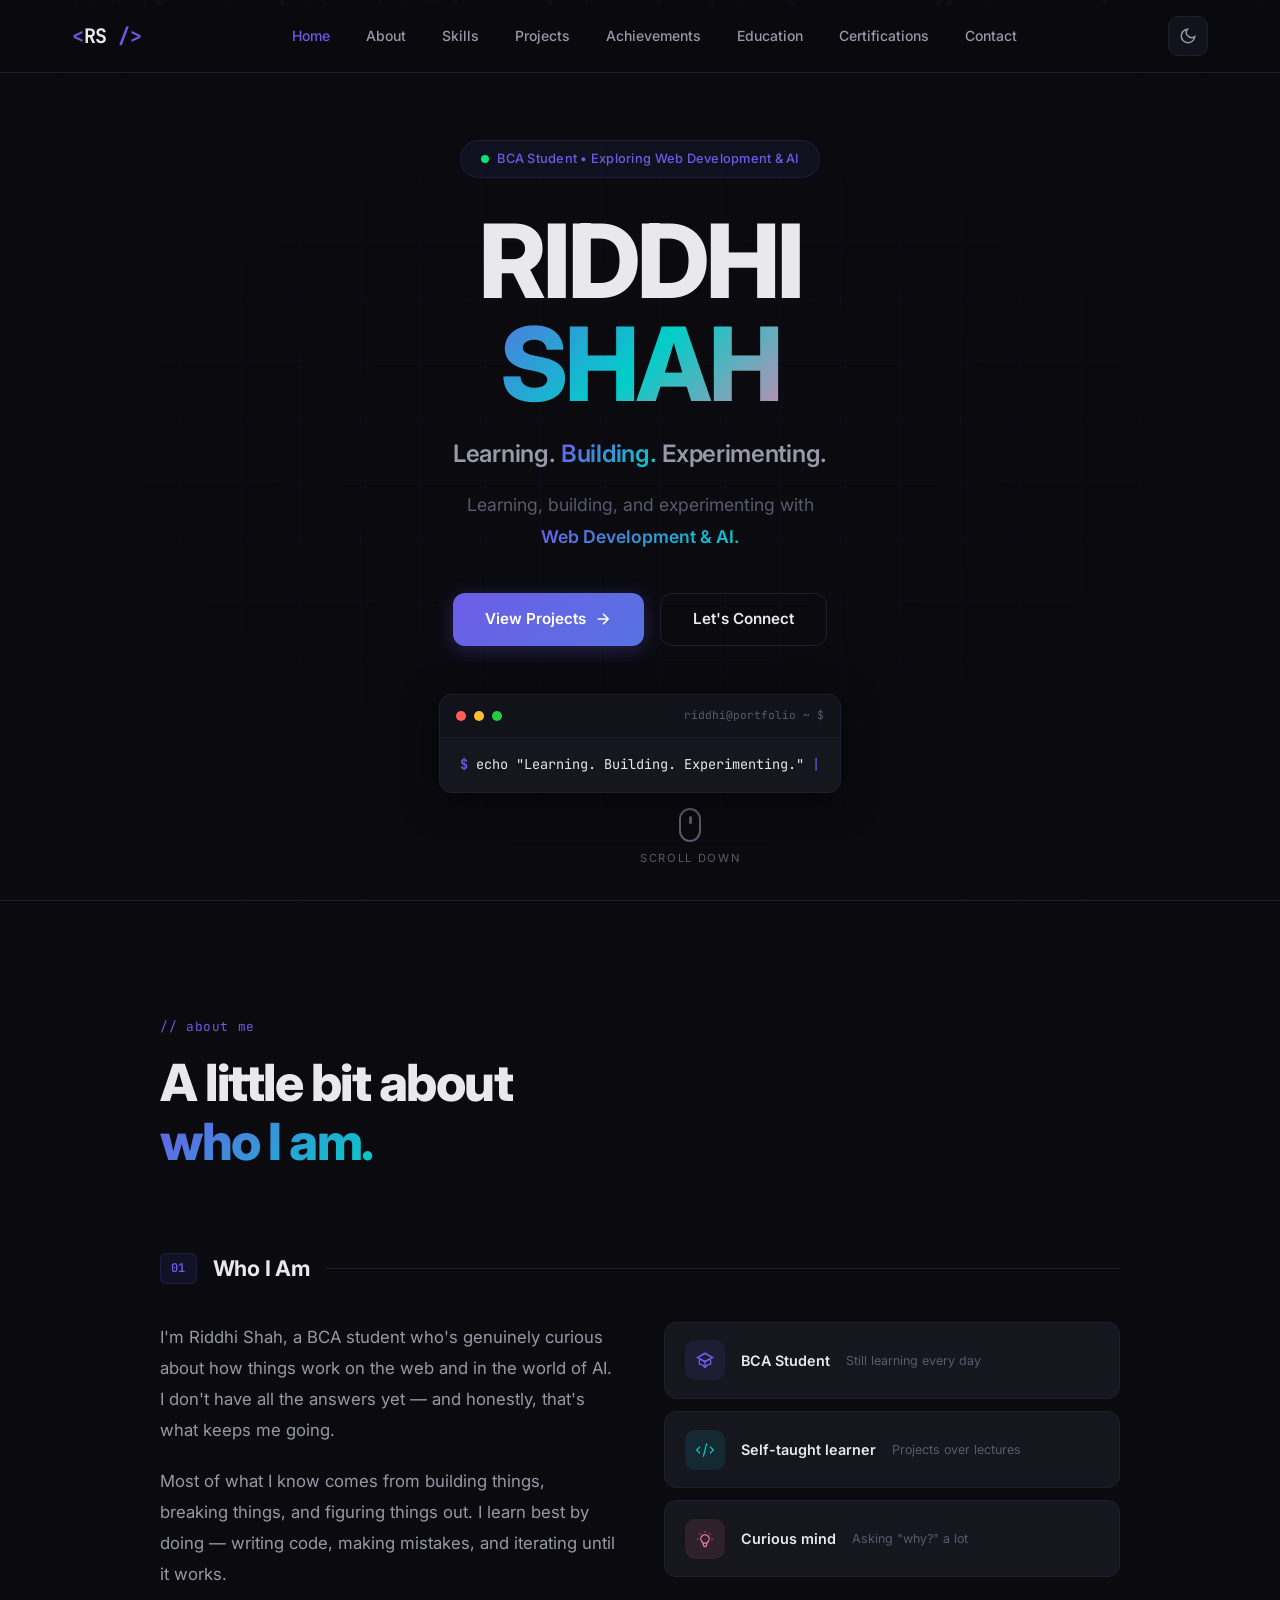
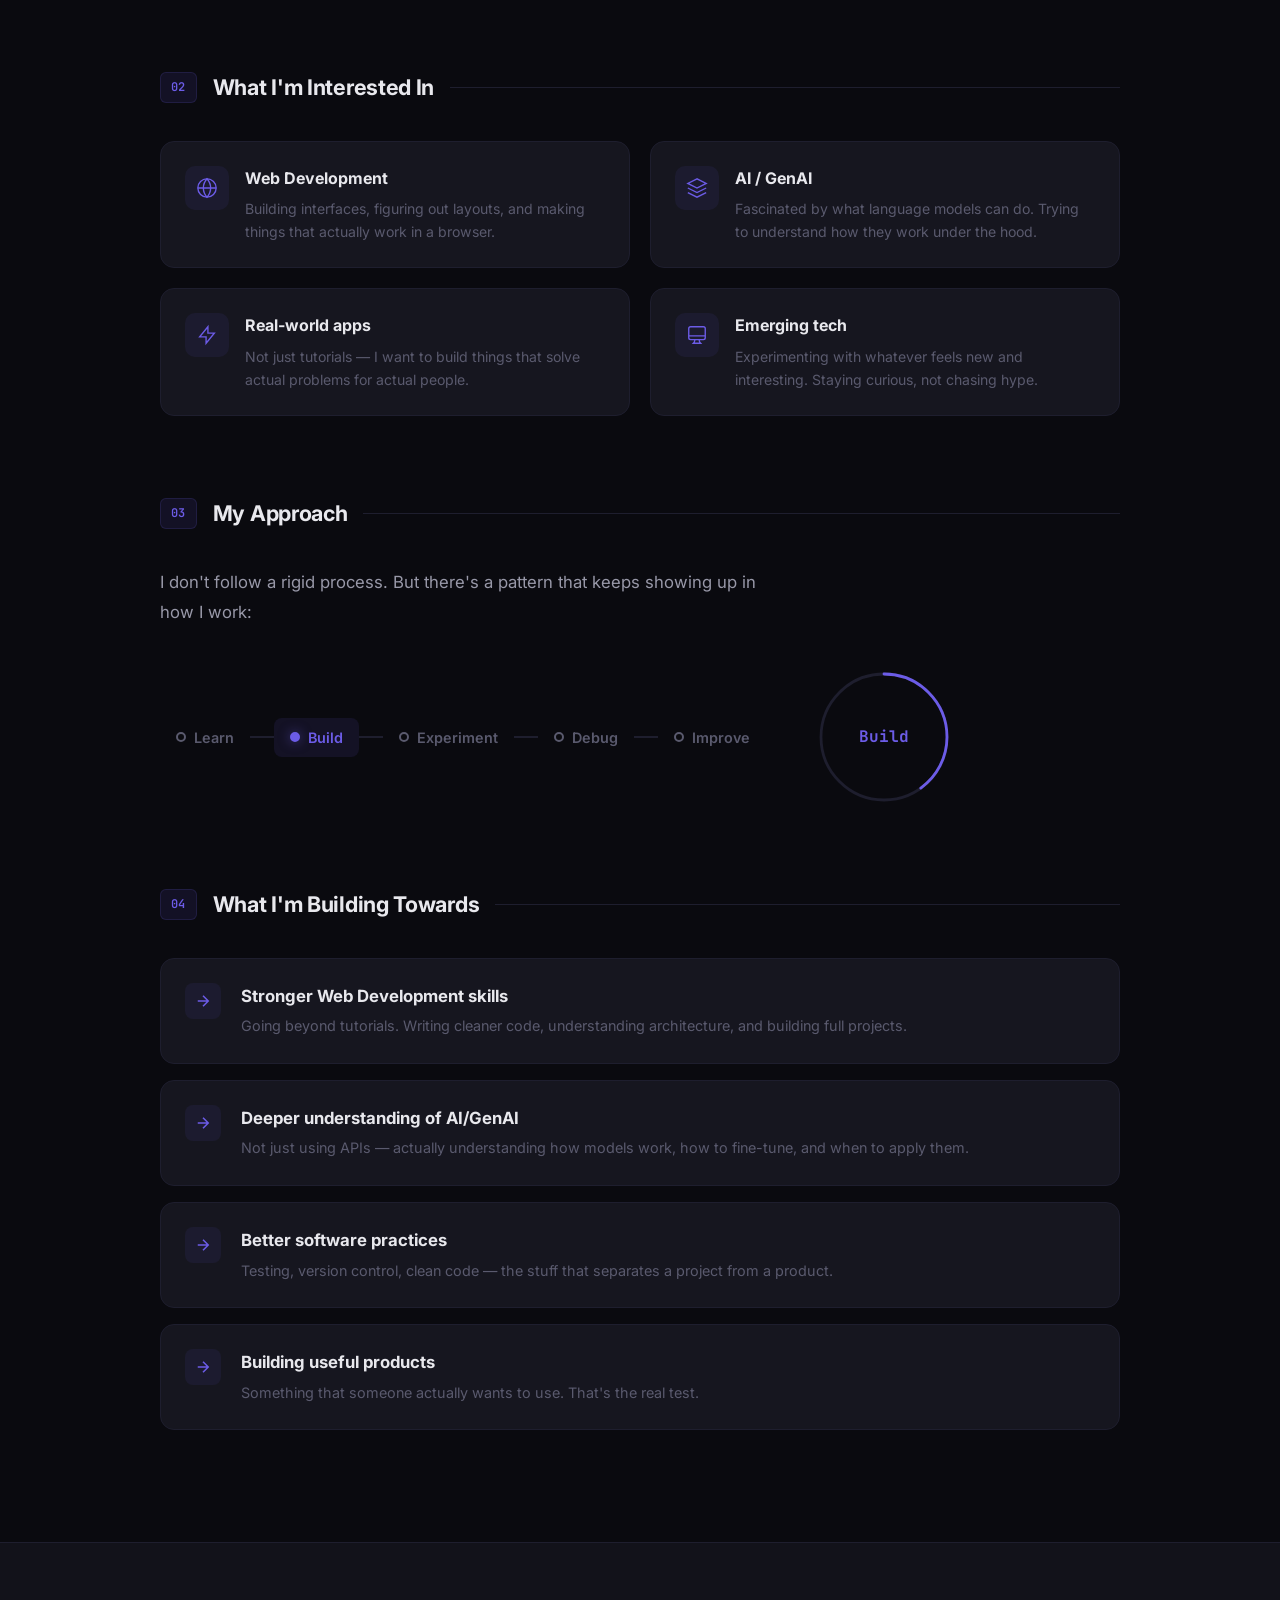
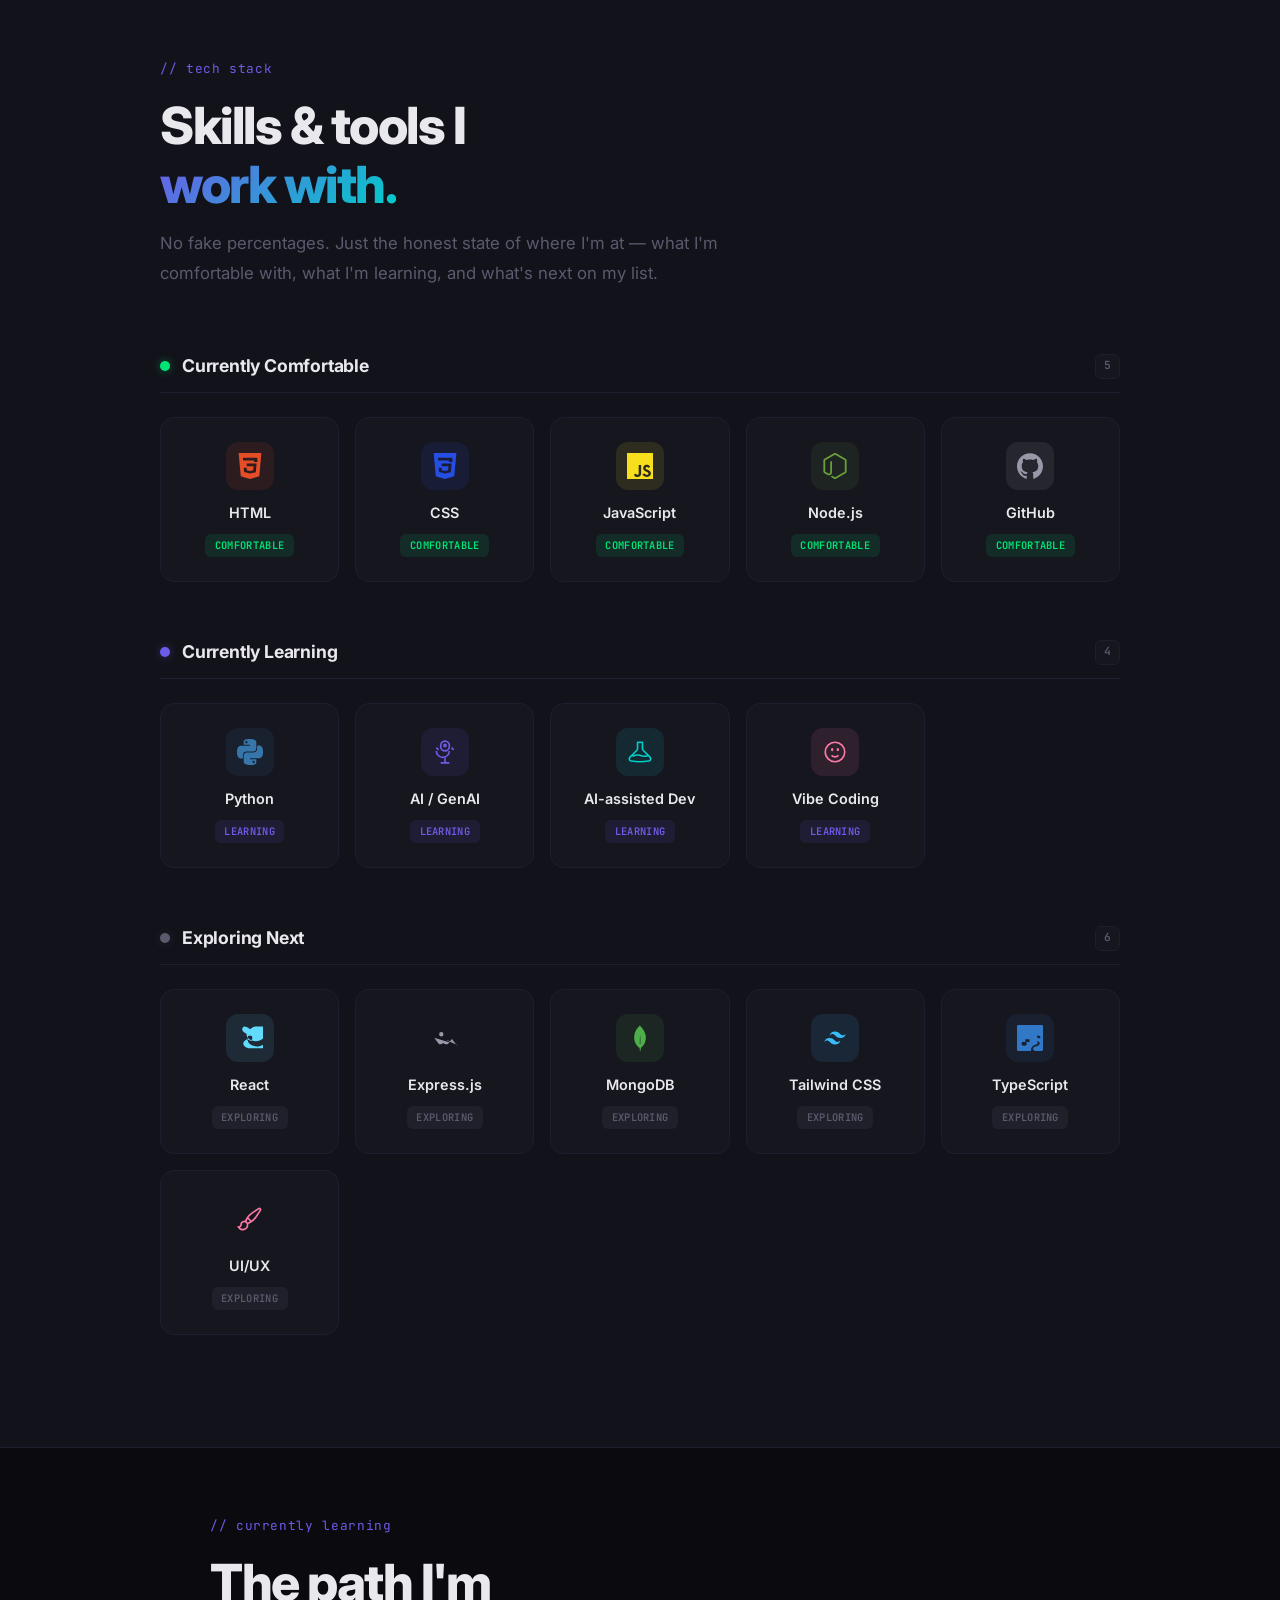
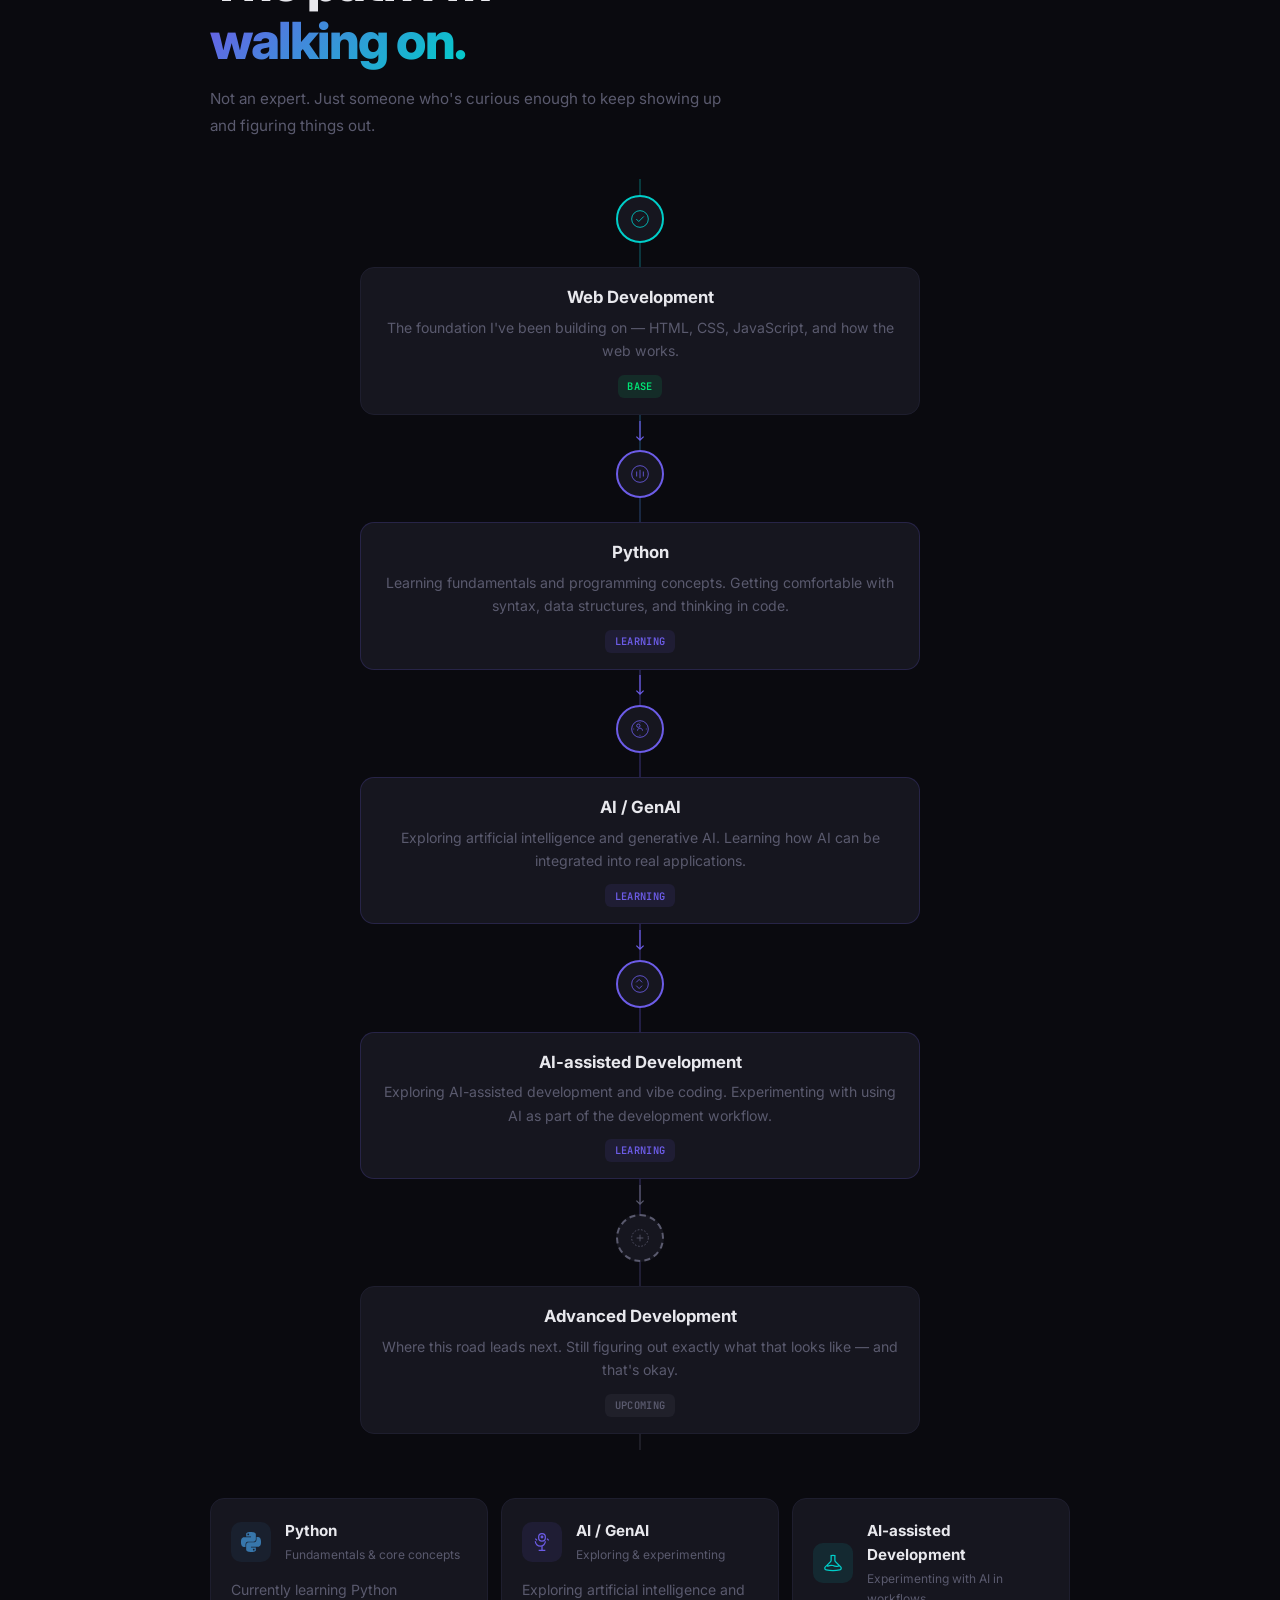
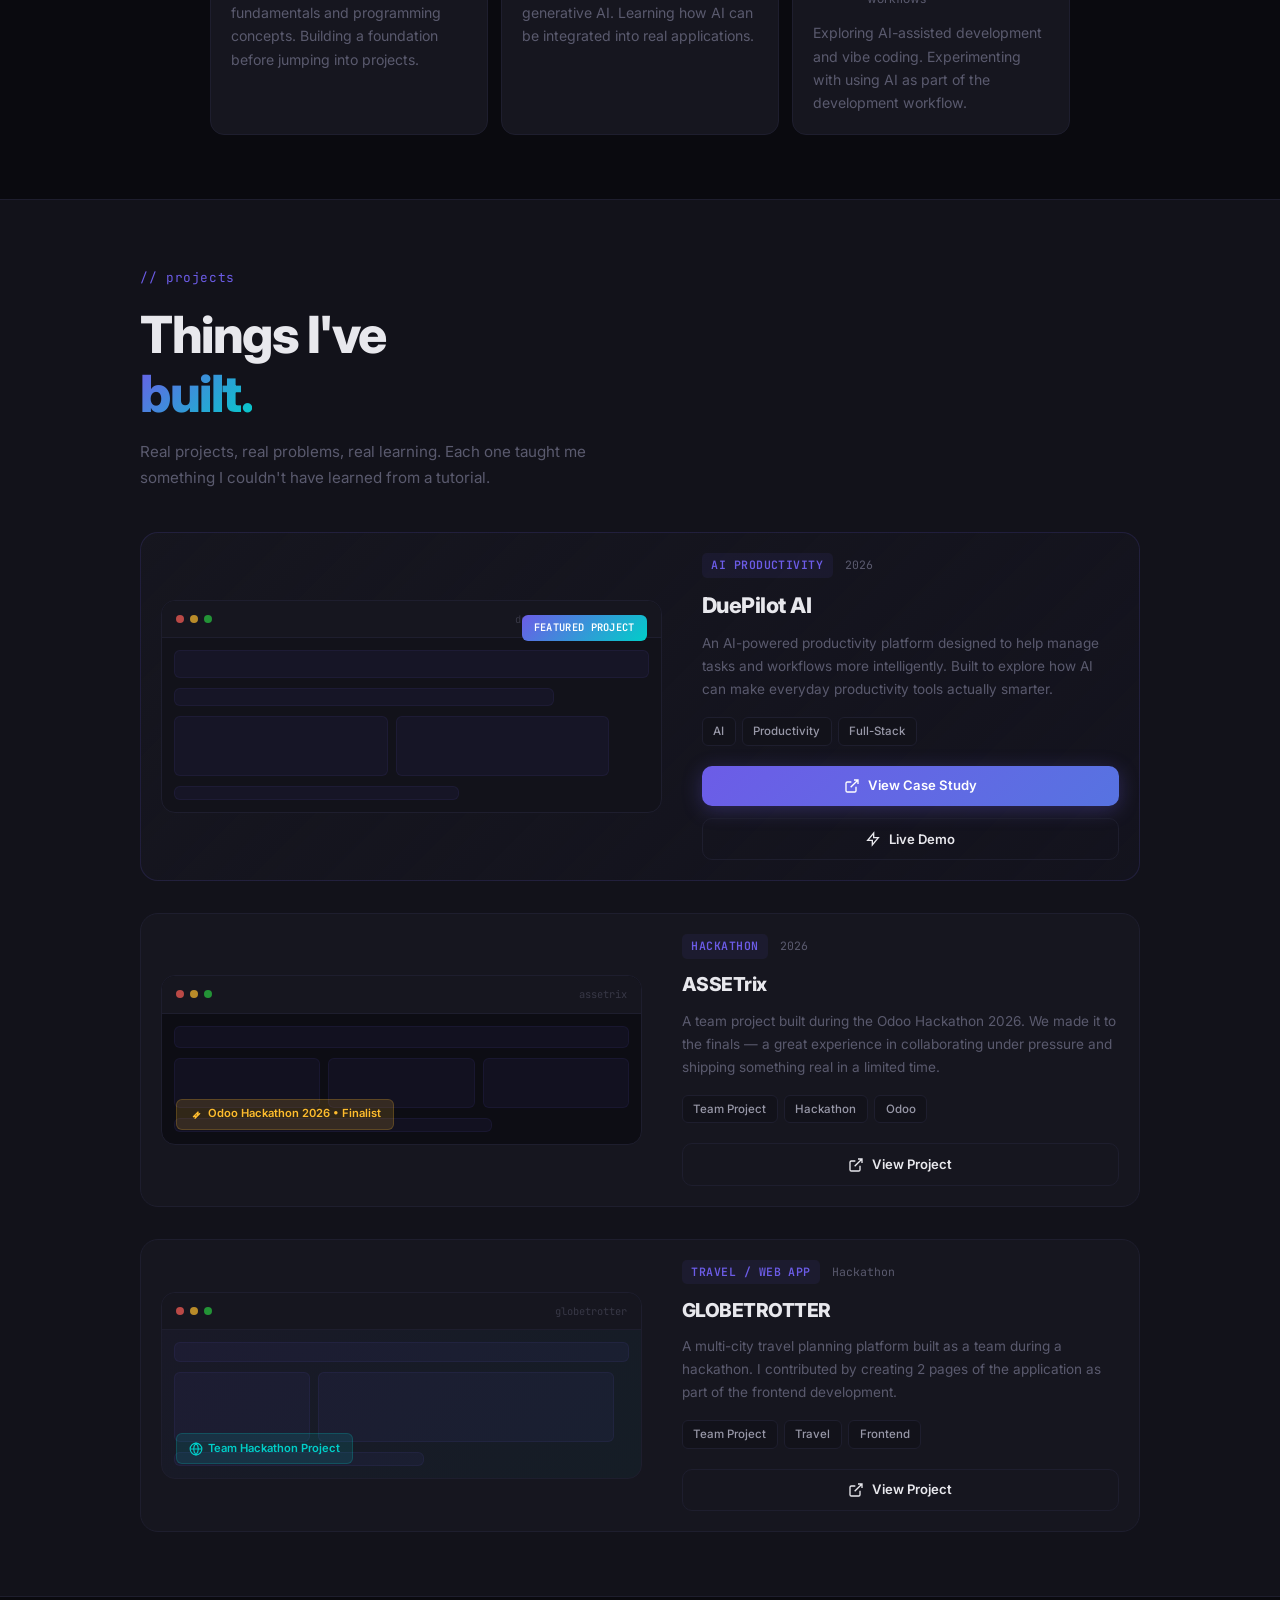
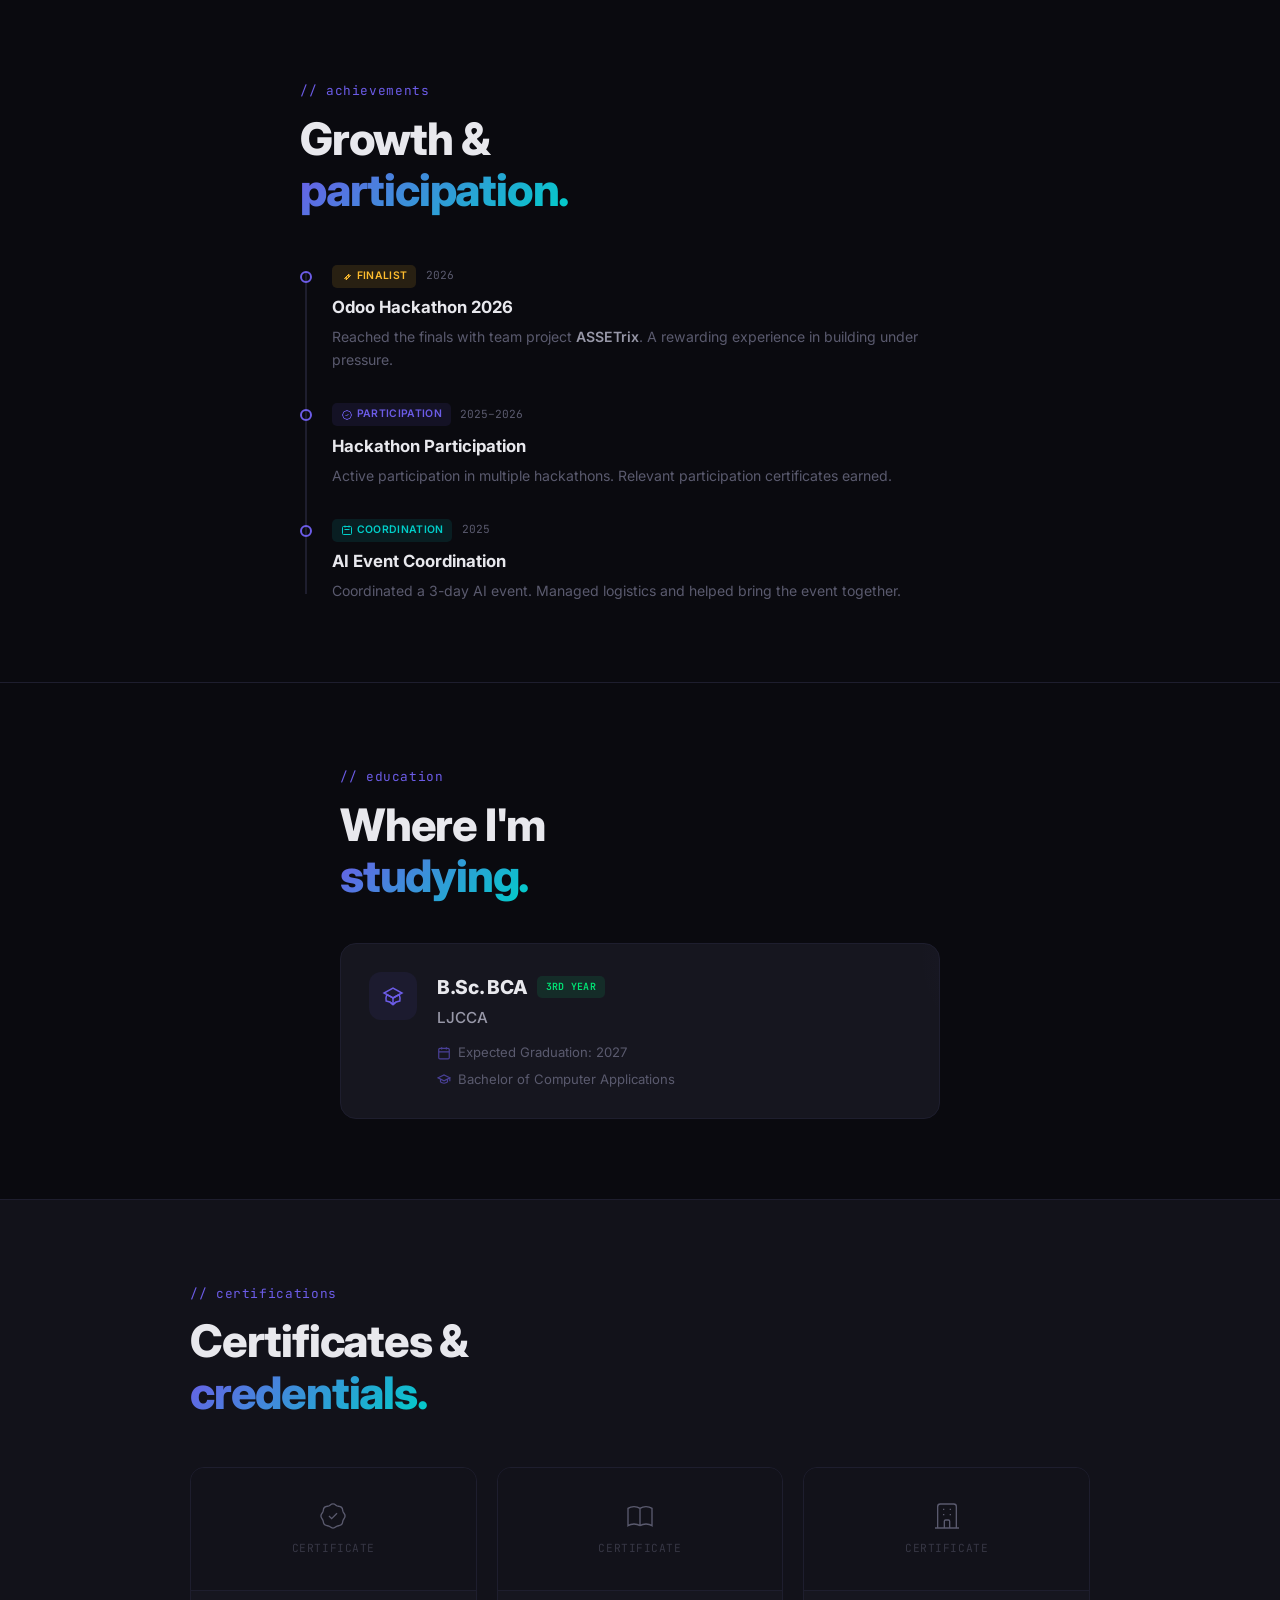
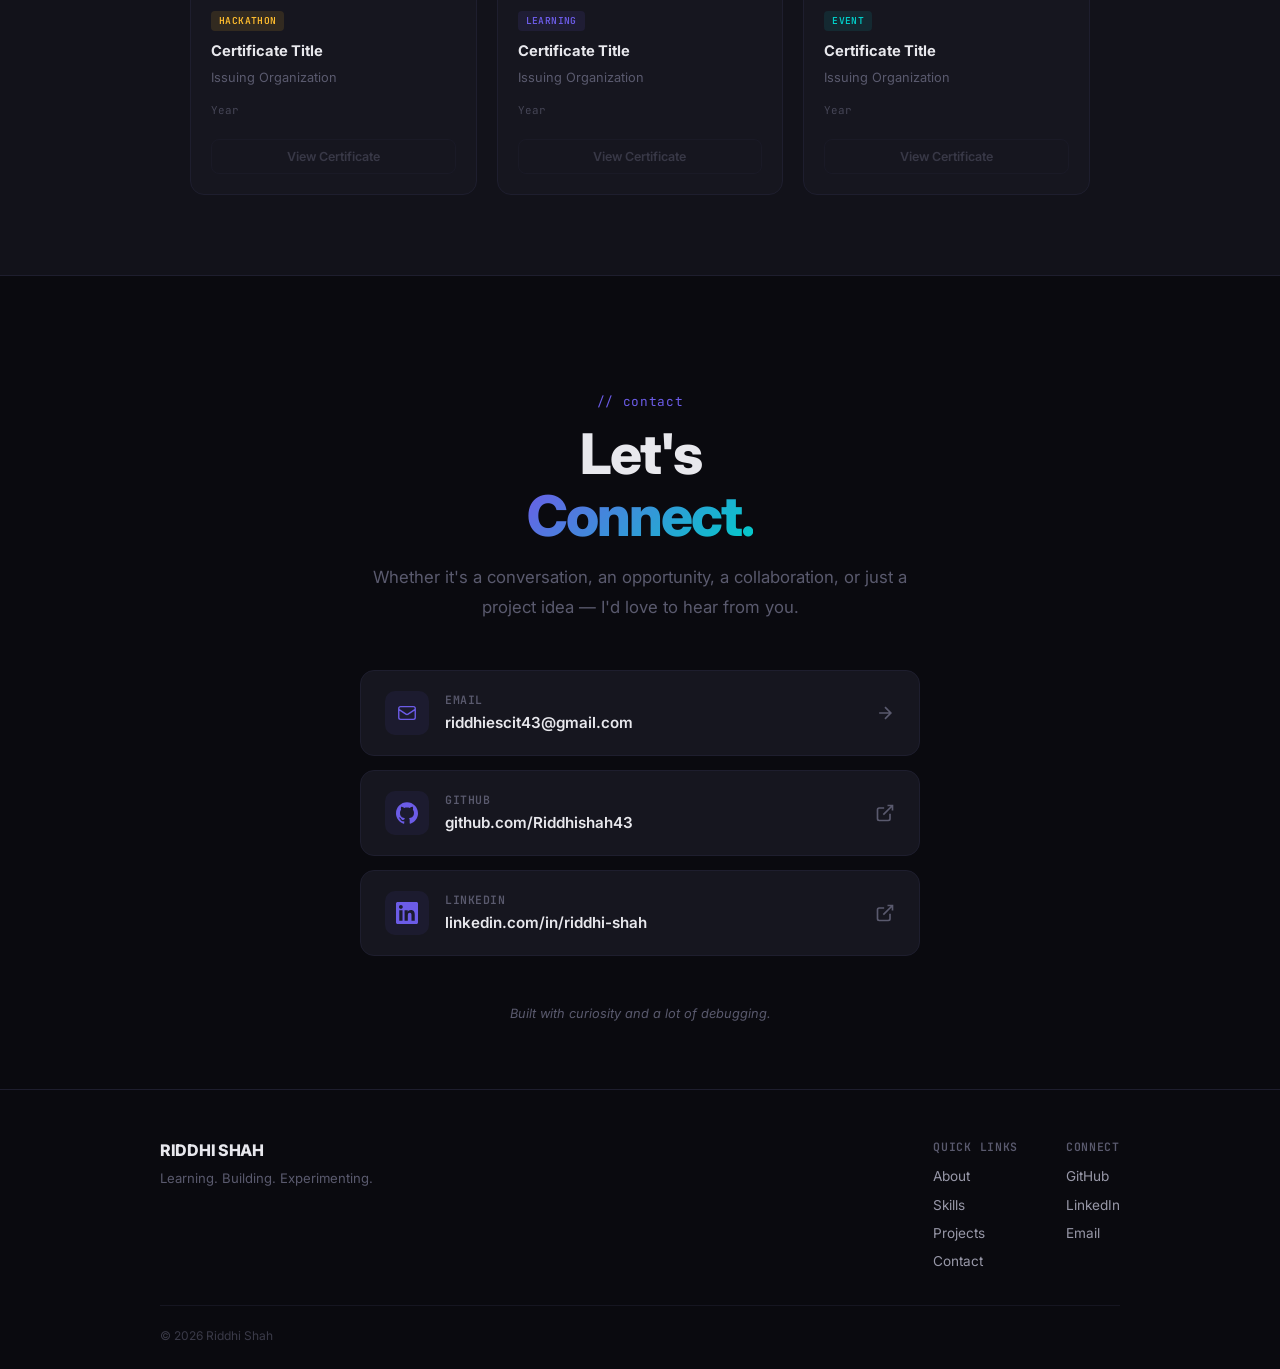
==== index.html @ 2834f968 "Initial commit: Riddhi Shah portfolio" ====
<!DOCTYPE html>
<html lang="en" data-theme="dark">
<head>
  <meta charset="UTF-8">
  <meta name="viewport" content="width=device-width, initial-scale=1.0">
  <title>Riddhi Shah — Developer Portfolio</title>
  <link rel="stylesheet" href="styles.css">
  <link rel="preconnect" href="https://fonts.googleapis.com">
  <link rel="preconnect" href="https://fonts.gstatic.com" crossorigin>
  <link href="https://fonts.googleapis.com/css2?family=JetBrains+Mono:wght@400;500;600;700&family=Inter:wght@300;400;500;600;700;800&display=swap" rel="stylesheet">
</head>
<body>

  <nav class="nav" id="nav">
    <div class="nav__inner">
      <a href="#home" class="nav__logo">
        <span class="nav__logo-bracket">&lt;</span>RS<span class="nav__logo-bracket"> /&gt;</span>
      </a>
      <ul class="nav__links" id="navLinks">
        <li><a href="#home" class="nav__link active">Home</a></li>
        <li><a href="#about" class="nav__link">About</a></li>
        <li><a href="#skills" class="nav__link">Skills</a></li>
        <li><a href="#projects" class="nav__link">Projects</a></li>
        <li><a href="#achievements" class="nav__link">Achievements</a></li>
        <li><a href="#education" class="nav__link">Education</a></li>
        <li><a href="#certifications" class="nav__link">Certifications</a></li>
        <li><a href="#contact" class="nav__link">Contact</a></li>
      </ul>
      <div class="nav__actions">
        <button class="theme-toggle" id="themeToggle" aria-label="Toggle theme">
          <svg class="theme-toggle__icon theme-toggle__icon--moon" viewBox="0 0 24 24" fill="none" stroke="currentColor" stroke-width="2">
            <path d="M21 12.79A9 9 0 1111.21 3a7 7 0 009.79 9.79z"/>
          </svg>
          <svg class="theme-toggle__icon theme-toggle__icon--sun" viewBox="0 0 24 24" fill="none" stroke="currentColor" stroke-width="2">
            <circle cx="12" cy="12" r="5"/><path d="M12 1v2M12 21v2M4.22 4.22l1.42 1.42M18.36 18.36l1.42 1.42M1 12h2M21 12h2M4.22 19.78l1.42-1.42M18.36 5.64l1.42-1.42"/>
          </svg>
        </button>
        <button class="nav__hamburger" id="hamburger" aria-label="Menu">
          <span></span><span></span><span></span>
        </button>
      </div>
    </div>
  </nav>

  <main>
    <section class="hero" id="home">
      <div class="hero__grid-bg" aria-hidden="true"></div>
      <div class="hero__particles" id="particles" aria-hidden="true"></div>
      <div class="hero__code-rain" id="codeRain" aria-hidden="true"></div>

      <div class="hero__content">
        <div class="hero__status anim-fade-up">
          <span class="hero__status-dot"></span>
          BCA Student &bull; Exploring Web Development &amp; AI
        </div>

        <h1 class="hero__name anim-fade-up anim-delay-1">
          <span class="hero__name-first">RIDDHI</span>
          <span class="hero__name-last">SHAH</span>
        </h1>

        <p class="hero__tagline anim-fade-up anim-delay-2">
          Learning. <span class="text-gradient">Building.</span> Experimenting.
        </p>

        <p class="hero__intro anim-fade-up anim-delay-3">
          Learning, building, and experimenting with<br>
          <span class="text-gradient hero__intro-highlight">Web Development &amp; AI.</span>
        </p>

        <div class="hero__ctas anim-fade-up anim-delay-4">
          <a href="#projects" class="btn btn--primary">
            <span class="btn__text">View Projects</span>
            <svg class="btn__arrow" viewBox="0 0 24 24" fill="none" stroke="currentColor" stroke-width="2">
              <path d="M5 12h14M12 5l7 7-7 7"/>
            </svg>
          </a>
          <a href="#contact" class="btn btn--secondary">
            <span class="btn__text">Let's Connect</span>
          </a>
        </div>

        <div class="hero__terminal anim-fade-up anim-delay-5">
          <div class="terminal">
            <div class="terminal__header">
              <span class="terminal__dot terminal__dot--red"></span>
              <span class="terminal__dot terminal__dot--yellow"></span>
              <span class="terminal__dot terminal__dot--green"></span>
              <span class="terminal__title">riddhi@portfolio ~ $</span>
            </div>
            <div class="terminal__body">
              <div class="terminal__line">
                <span class="terminal__prompt">$</span>
                <span class="terminal__cmd" id="typingText"></span>
                <span class="terminal__cursor">|</span>
              </div>
            </div>
          </div>
        </div>
      </div>

      <div class="hero__scroll-indicator anim-fade-up anim-delay-5">
        <div class="scroll-mouse">
          <div class="scroll-mouse__wheel"></div>
        </div>
        <span>scroll down</span>
      </div>
    </section>

    <section class="about" id="about">
      <div class="about__container">

        <div class="about__header">
          <span class="about__label anim-fade-up">// about me</span>
          <h2 class="about__title anim-fade-up anim-delay-1">
            A little bit about<br>
            <span class="text-gradient">who I am.</span>
          </h2>
        </div>

        <!-- ── Who I Am ──────────────────────── -->
        <div class="about__block about__block--who">
          <div class="about__block-header anim-fade-up">
            <div class="about__block-number">01</div>
            <h3 class="about__block-title">Who I Am</h3>
            <div class="about__block-line"></div>
          </div>
          <div class="about__block-content">
            <div class="about__who-text anim-fade-up">
              <p>
                I'm Riddhi Shah, a BCA student who's genuinely curious about how things
                work on the web and in the world of AI. I don't have all the answers yet
                — and honestly, that's what keeps me going.
              </p>
              <p>
                Most of what I know comes from building things, breaking things, and figuring
                things out. I learn best by doing — writing code, making mistakes, and
                iterating until it works.
              </p>
            </div>
            <div class="about__who-cards anim-fade-up anim-delay-1">
              <div class="about__card about__card--accent">
                <div class="about__card-icon">
                  <svg viewBox="0 0 24 24" fill="none" stroke="currentColor" stroke-width="1.5"><path d="M12 14l9-5-9-5-9 5 9 5z"/><path d="M12 14l6.16-3.422a12.083 12.083 0 01.665 6.479A11.952 11.952 0 0012 20.055a11.952 11.952 0 00-6.824-2.998 12.078 12.078 0 01.665-6.479L12 14z"/><path d="M12 14l9-5-9-5-9 5 9 5zM12 14v7m0 0l-3-3m3 3l3-3"/></svg>
                </div>
                <span class="about__card-label">BCA Student</span>
                <span class="about__card-sub">Still learning every day</span>
              </div>
              <div class="about__card about__card--accent2">
                <div class="about__card-icon">
                  <svg viewBox="0 0 24 24" fill="none" stroke="currentColor" stroke-width="1.5"><path d="M10 20l4-16m4 4l4 4-4 4M6 16l-4-4 4-4"/></svg>
                </div>
                <span class="about__card-label">Self-taught learner</span>
                <span class="about__card-sub">Projects over lectures</span>
              </div>
              <div class="about__card about__card--accent3">
                <div class="about__card-icon">
                  <svg viewBox="0 0 24 24" fill="none" stroke="currentColor" stroke-width="1.5"><path d="M9.663 17h4.673M12 3v1m6.364 1.636l-.707.707M21 12h-1M4 12H3m3.343-5.657l-.707-.707m2.828 9.9a5 5 0 117.072 0l-.548.547A3.374 3.374 0 0014 18.469V19a2 2 0 11-4 0v-.531c0-.895-.356-1.754-.988-2.386l-.548-.547z"/></svg>
                </div>
                <span class="about__card-label">Curious mind</span>
                <span class="about__card-sub">Asking "why?" a lot</span>
              </div>
            </div>
          </div>
        </div>

        <!-- ── What I'm Interested In ────────── -->
        <div class="about__block about__block--interests">
          <div class="about__block-header anim-fade-up">
            <div class="about__block-number">02</div>
            <h3 class="about__block-title">What I'm Interested In</h3>
            <div class="about__block-line"></div>
          </div>
          <div class="about__block-content">
            <div class="about__interests-grid">
              <div class="about__interest-item anim-fade-up">
                <div class="about__interest-icon">
                  <svg viewBox="0 0 24 24" fill="none" stroke="currentColor" stroke-width="1.5"><circle cx="12" cy="12" r="10"/><path d="M2 12h20M12 2a15.3 15.3 0 014 10 15.3 15.3 0 01-4 10 15.3 15.3 0 01-4-10 15.3 15.3 0 014-10z"/></svg>
                </div>
                <div class="about__interest-text">
                  <h4>Web Development</h4>
                  <p>Building interfaces, figuring out layouts, and making things that actually work in a browser.</p>
                </div>
              </div>
              <div class="about__interest-item anim-fade-up anim-delay-1">
                <div class="about__interest-icon">
                  <svg viewBox="0 0 24 24" fill="none" stroke="currentColor" stroke-width="1.5"><path d="M12 2L2 7l10 5 10-5-10-5zM2 17l10 5 10-5M2 12l10 5 10-5"/></svg>
                </div>
                <div class="about__interest-text">
                  <h4>AI / GenAI</h4>
                  <p>Fascinated by what language models can do. Trying to understand how they work under the hood.</p>
                </div>
              </div>
              <div class="about__interest-item anim-fade-up anim-delay-2">
                <div class="about__interest-icon">
                  <svg viewBox="0 0 24 24" fill="none" stroke="currentColor" stroke-width="1.5"><path d="M13 10V3L4 14h7v7l9-11h-7z"/></svg>
                </div>
                <div class="about__interest-text">
                  <h4>Real-world apps</h4>
                  <p>Not just tutorials — I want to build things that solve actual problems for actual people.</p>
                </div>
              </div>
              <div class="about__interest-item anim-fade-up anim-delay-3">
                <div class="about__interest-icon">
                  <svg viewBox="0 0 24 24" fill="none" stroke="currentColor" stroke-width="1.5"><path d="M9.75 17L9 20l-1 1h8l-1-1-.75-3M3 13h18M5 17h14a2 2 0 002-2V5a2 2 0 00-2-2H5a2 2 0 00-2 2v10a2 2 0 002 2z"/></svg>
                </div>
                <div class="about__interest-text">
                  <h4>Emerging tech</h4>
                  <p>Experimenting with whatever feels new and interesting. Staying curious, not chasing hype.</p>
                </div>
              </div>
            </div>
          </div>
        </div>

        <!-- ── My Approach ────────────────────── -->
        <div class="about__block about__block--approach">
          <div class="about__block-header anim-fade-up">
            <div class="about__block-number">03</div>
            <h3 class="about__block-title">My Approach</h3>
            <div class="about__block-line"></div>
          </div>
          <div class="about__block-content">
            <p class="about__approach-text anim-fade-up">
              I don't follow a rigid process. But there's a pattern that keeps showing up in how I work:
            </p>
            <div class="about__approach-loop" id="approachLoop">
              <div class="about__approach-steps anim-fade-up anim-delay-1">
                <div class="about__step active" data-step="0">
                  <div class="about__step-dot"></div>
                  <span>Learn</span>
                </div>
                <div class="about__step-connector"></div>
                <div class="about__step" data-step="1">
                  <div class="about__step-dot"></div>
                  <span>Build</span>
                </div>
                <div class="about__step-connector"></div>
                <div class="about__step" data-step="2">
                  <div class="about__step-dot"></div>
                  <span>Experiment</span>
                </div>
                <div class="about__step-connector"></div>
                <div class="about__step" data-step="3">
                  <div class="about__step-dot"></div>
                  <span>Debug</span>
                </div>
                <div class="about__step-connector"></div>
                <div class="about__step" data-step="4">
                  <div class="about__step-dot"></div>
                  <span>Improve</span>
                </div>
              </div>
              <div class="about__approach-visual">
                <div class="about__loop-ring">
                  <svg viewBox="0 0 200 200" class="about__loop-svg">
                    <circle cx="100" cy="100" r="90" class="about__loop-track" />
                    <circle cx="100" cy="100" r="90" class="about__loop-progress" id="loopProgress" />
                  </svg>
                  <div class="about__loop-label" id="loopLabel">Learn</div>
                </div>
              </div>
            </div>
          </div>
        </div>

        <!-- ── What I'm Building Towards ─────── -->
        <div class="about__block about__block--goals">
          <div class="about__block-header anim-fade-up">
            <div class="about__block-number">04</div>
            <h3 class="about__block-title">What I'm Building Towards</h3>
            <div class="about__block-line"></div>
          </div>
          <div class="about__block-content">
            <div class="about__goals-grid">
              <div class="about__goal anim-fade-up">
                <span class="about__goal-arrow">
                  <svg viewBox="0 0 24 24" fill="none" stroke="currentColor" stroke-width="2"><path d="M5 12h14M12 5l7 7-7 7"/></svg>
                </span>
                <div>
                  <h4>Stronger Web Development skills</h4>
                  <p>Going beyond tutorials. Writing cleaner code, understanding architecture, and building full projects.</p>
                </div>
              </div>
              <div class="about__goal anim-fade-up anim-delay-1">
                <span class="about__goal-arrow">
                  <svg viewBox="0 0 24 24" fill="none" stroke="currentColor" stroke-width="2"><path d="M5 12h14M12 5l7 7-7 7"/></svg>
                </span>
                <div>
                  <h4>Deeper understanding of AI/GenAI</h4>
                  <p>Not just using APIs — actually understanding how models work, how to fine-tune, and when to apply them.</p>
                </div>
              </div>
              <div class="about__goal anim-fade-up anim-delay-2">
                <span class="about__goal-arrow">
                  <svg viewBox="0 0 24 24" fill="none" stroke="currentColor" stroke-width="2"><path d="M5 12h14M12 5l7 7-7 7"/></svg>
                </span>
                <div>
                  <h4>Better software practices</h4>
                  <p>Testing, version control, clean code — the stuff that separates a project from a product.</p>
                </div>
              </div>
              <div class="about__goal anim-fade-up anim-delay-3">
                <span class="about__goal-arrow">
                  <svg viewBox="0 0 24 24" fill="none" stroke="currentColor" stroke-width="2"><path d="M5 12h14M12 5l7 7-7 7"/></svg>
                </span>
                <div>
                  <h4>Building useful products</h4>
                  <p>Something that someone actually wants to use. That's the real test.</p>
                </div>
              </div>
            </div>
          </div>
        </div>

      </div>
    </section>

    <section class="skills" id="skills">
      <div class="skills__container">

        <div class="skills__header">
          <span class="skills__label anim-fade-up">// tech stack</span>
          <h2 class="skills__title anim-fade-up anim-delay-1">
            Skills & tools I<br>
            <span class="text-gradient">work with.</span>
          </h2>
          <p class="skills__subtitle anim-fade-up anim-delay-2">
            No fake percentages. Just the honest state of where I'm at — what I'm comfortable
            with, what I'm learning, and what's next on my list.
          </p>
        </div>

        <!-- ── Currently Comfortable ────────────── -->
        <div class="skills__group">
          <div class="skills__group-header anim-fade-up">
            <div class="skills__group-dot skills__group-dot--comfortable"></div>
            <h3 class="skills__group-title">Currently Comfortable</h3>
            <span class="skills__group-count">5</span>
          </div>
          <div class="skills__grid">

            <div class="skill-card anim-fade-up" data-tilt>
              <div class="skill-card__icon skill-card__icon--html">
                <svg viewBox="0 0 24 24" fill="currentColor"><path d="M1.5 0h21l-1.91 21.563L11.997 24l-8.493-2.438L1.5 0zm17.09 4.413L5.41 4.41l.213 2.622 10.125.002-.255 2.716h-6.64l.24 2.573h6.182l-.366 3.523-2.91.804-2.956-.81-.188-2.11h-2.61l.29 3.855L12 19.002l5.357-1.14.733-8.147h-8.043l.134-1.473h8.632l.17-1.868z"/></svg>
              </div>
              <span class="skill-card__name">HTML</span>
              <span class="skill-card__badge skill-card__badge--comfortable">Comfortable</span>
            </div>

            <div class="skill-card anim-fade-up anim-delay-1" data-tilt>
              <div class="skill-card__icon skill-card__icon--css">
                <svg viewBox="0 0 24 24" fill="currentColor"><path d="M1.5 0h21l-1.91 21.563L11.997 24l-8.493-2.438L1.5 0zm17.09 4.413L5.41 4.41l.213 2.622 10.125.002-.255 2.716h-6.64l.24 2.573h6.182l-.366 3.523-2.91.804-2.956-.81-.188-2.11h-2.61l.29 3.855L12 19.002l5.357-1.14.733-8.147h-8.043l.134-1.473h8.632l.17-1.868z"/></svg>
              </div>
              <span class="skill-card__name">CSS</span>
              <span class="skill-card__badge skill-card__badge--comfortable">Comfortable</span>
            </div>

            <div class="skill-card anim-fade-up anim-delay-2" data-tilt>
              <div class="skill-card__icon skill-card__icon--js">
                <svg viewBox="0 0 24 24" fill="currentColor"><path d="M0 0h24v24H0V0zm22.034 18.276c-.175-1.095-.888-2.015-3.003-2.873-.736-.345-1.554-.585-1.797-1.14-.091-.33-.105-.51-.046-.705.15-.646.915-.84 1.515-.66.39.12.75.42.976.9 1.034-.676 1.034-.676 1.755-1.125-.27-.42-.405-.6-.586-.78-.63-.705-1.469-1.065-2.834-1.034l-.705.089c-.676.165-1.32.525-1.71 1.005-1.14 1.291-.811 3.541.569 4.471 1.365 1.02 3.361 1.244 3.616 2.205.24 1.17-.87 1.545-1.966 1.41-.811-.18-1.26-.586-1.755-1.336l-1.83 1.051c.21.48.45.689.81 1.109 1.74 1.756 6.09 1.666 6.871-1.004.029-.09.24-.705.074-1.65l.046.067zm-8.983-7.245h-2.248c0 1.938-.009 3.864-.009 5.805 0 1.232.063 2.363-.138 2.711-.33.689-1.18.601-1.566.48-.396-.196-.597-.466-.83-.855-.063-.105-.11-.196-.127-.196l-1.825 1.125c.305.63.75 1.172 1.324 1.517.855.51 2.004.675 3.207.405.783-.226 1.458-.691 1.811-1.411.51-.93.402-2.07.397-3.346.012-2.054 0-4.109 0-6.179l.004-.056z"/></svg>
              </div>
              <span class="skill-card__name">JavaScript</span>
              <span class="skill-card__badge skill-card__badge--comfortable">Comfortable</span>
            </div>

            <div class="skill-card anim-fade-up anim-delay-3" data-tilt>
              <div class="skill-card__icon skill-card__icon--node">
                <svg viewBox="0 0 24 24" fill="currentColor"><path d="M11.998 24c-.321 0-.641-.084-.922-.247l-2.936-1.737c-.438-.245-.224-.332-.08-.383.585-.203.703-.25 1.328-.604.065-.037.151-.023.218.017l2.256 1.339a.29.29 0 00.272 0l8.795-5.076a.277.277 0 00.134-.238V6.921a.28.28 0 00-.137-.242l-8.791-5.072a.278.278 0 00-.271 0L3.075 6.68a.284.284 0 00-.139.241v10.15a.27.27 0 00.139.235l2.409 1.392c1.307.654 2.108-.116 2.108-.89V7.787c0-.142.114-.253.256-.253h1.115c.139 0 .255.112.255.253v10.021c0 1.745-.95 2.745-2.604 2.745-.508 0-.909 0-2.026-.551L2.28 18.675A1.857 1.857 0 011.26 17.07V6.921c0-.681.363-1.317.953-1.658L11.007.187a1.929 1.929 0 011.982 0l8.794 5.076c.591.34.955.977.955 1.658v10.15a1.87 1.87 0 01-1.002 1.605l-8.795 5.076a1.81 1.81 0 01-.941.248z"/></svg>
              </div>
              <span class="skill-card__name">Node.js</span>
              <span class="skill-card__badge skill-card__badge--comfortable">Comfortable</span>
            </div>

            <div class="skill-card anim-fade-up anim-delay-4" data-tilt>
              <div class="skill-card__icon skill-card__icon--github">
                <svg viewBox="0 0 24 24" fill="currentColor"><path d="M12 .297c-6.63 0-12 5.373-12 12 0 5.303 3.438 9.8 8.205 11.385.6.113.82-.258.82-.577 0-.285-.01-1.04-.015-2.04-3.338.724-4.042-1.61-4.042-1.61C4.422 18.07 3.633 17.7 3.633 17.7c-1.087-.744.084-.729.084-.729 1.205.084 1.838 1.236 1.838 1.236 1.07 1.835 2.809 1.305 3.495.998.108-.776.417-1.305.76-1.605-2.665-.3-5.466-1.332-5.466-5.93 0-1.31.465-2.38 1.235-3.22-.135-.303-.54-1.523.105-3.176 0 0 1.005-.322 3.3 1.23.96-.267 1.98-.399 3-.405 1.02.006 2.04.138 3 .405 2.28-1.552 3.285-1.23 3.285-1.23.645 1.653.24 2.873.12 3.176.765.84 1.23 1.91 1.23 3.22 0 4.61-2.805 5.625-5.475 5.92.42.36.81 1.096.81 2.22 0 1.606-.015 2.896-.015 3.286 0 .315.21.69.825.57C20.565 22.092 24 17.592 24 12.297c0-6.627-5.373-12-12-12"/></svg>
              </div>
              <span class="skill-card__name">GitHub</span>
              <span class="skill-card__badge skill-card__badge--comfortable">Comfortable</span>
            </div>

          </div>
        </div>

        <!-- ── Currently Learning ────────────── -->
        <div class="skills__group">
          <div class="skills__group-header anim-fade-up">
            <div class="skills__group-dot skills__group-dot--learning"></div>
            <h3 class="skills__group-title">Currently Learning</h3>
            <span class="skills__group-count">4</span>
          </div>
          <div class="skills__grid">

            <div class="skill-card skill-card--learning anim-fade-up" data-tilt>
              <div class="skill-card__icon skill-card__icon--python">
                <svg viewBox="0 0 24 24" fill="currentColor"><path d="M14.25.18l.9.2.73.26.59.3.45.32.34.34.25.34.16.33.1.3.04.26.02.2-.01.13V8.5l-.05.63-.13.55-.21.46-.26.38-.3.31-.33.25-.35.19-.35.14-.33.1-.3.07-.26.04-.21.02H8.77l-.69.05-.59.14-.5.22-.41.27-.33.32-.27.35-.2.36-.15.37-.1.35-.07.32-.04.27-.02.21v3.06H3.17l-.21-.03-.28-.07-.32-.12-.35-.18-.36-.26-.36-.36-.35-.46-.32-.59-.28-.73-.21-.88-.14-1.05-.05-1.23.06-1.22.16-1.04.24-.87.32-.71.36-.57.4-.44.42-.33.42-.24.4-.16.36-.1.32-.05.24-.01h.16l.06.01h8.16v-.83H6.18l-.01-2.75-.02-.37.05-.34.11-.31.17-.28.25-.26.31-.23.38-.2.44-.18.51-.15.58-.12.64-.1.71-.06.77-.04.84-.02 1.27.05zm-6.3 1.98l-.23.33-.08.41.08.41.23.34.33.22.41.09.41-.09.33-.22.23-.34.08-.41-.08-.41-.23-.33-.33-.22-.41-.09-.41.09zm13.09 3.95l.28.06.32.12.35.18.36.27.36.35.35.47.32.59.28.73.21.89.14 1.04.05 1.23-.06 1.23-.16 1.04-.24.86-.32.71-.36.57-.4.45-.42.33-.42.24-.4.16-.36.09-.32.05-.24.02-.16-.01h-8.22v.82h5.84l.01 2.76.02.36-.05.34-.11.31-.17.29-.25.25-.31.24-.38.2-.44.17-.51.15-.58.13-.64.09-.71.07-.77.04-.84.01-1.27-.04-1.07-.14-.9-.2-.73-.25-.59-.3-.45-.33-.34-.34-.25-.34-.16-.33-.1-.3-.04-.25-.02-.2.01-.13v-5.34l.05-.64.13-.54.21-.46.26-.38.3-.32.33-.24.35-.2.35-.14.33-.1.3-.06.26-.04.21-.02.13-.01h5.84l.69-.05.59-.14.5-.21.41-.28.33-.32.27-.35.2-.36.15-.36.1-.35.07-.32.04-.28.02-.21V6.07h2.09l.14.01zm-6.47 14.25l-.23.33-.08.41.08.41.23.33.33.23.41.08.41-.08.33-.23.23-.33.08-.41-.08-.41-.23-.33-.33-.23-.41-.08-.41.08z"/></svg>
              </div>
              <span class="skill-card__name">Python</span>
              <span class="skill-card__badge skill-card__badge--learning">Learning</span>
            </div>

            <div class="skill-card skill-card--learning anim-fade-up anim-delay-1" data-tilt>
              <div class="skill-card__icon skill-card__icon--ai">
                <svg viewBox="0 0 24 24" fill="none" stroke="currentColor" stroke-width="1.5"><path d="M12 2a4 4 0 014 4v1a4 4 0 01-8 0V6a4 4 0 014-4z"/><path d="M16 11a6 6 0 01-12 0"/><path d="M12 17v5M8 22h8"/><path d="M18 8l2 2M4 8l2 2"/><circle cx="12" cy="6" r="1"/></svg>
              </div>
              <span class="skill-card__name">AI / GenAI</span>
              <span class="skill-card__badge skill-card__badge--learning">Learning</span>
            </div>

            <div class="skill-card skill-card--learning anim-fade-up anim-delay-2" data-tilt>
              <div class="skill-card__icon skill-card__icon--aidev">
                <svg viewBox="0 0 24 24" fill="none" stroke="currentColor" stroke-width="1.5"><path d="M9.75 3.104v5.714a2.25 2.25 0 01-.659 1.591L5 14.5M9.75 3.104c-.251.023-.501.05-.75.082m.75-.082a24.301 24.301 0 014.5 0m0 0v5.714c0 .597.237 1.17.659 1.591L19.8 15.3M14.25 3.104c.251.023.501.05.75.082M19.8 15.3l-1.57.393A9.065 9.065 0 0112 15a9.065 9.065 0 00-6.23.693L5 14.5m14.8.8l1.402 1.402c1.232 1.232.65 3.318-1.067 3.611A48.309 48.309 0 0112 21c-2.773 0-5.491-.235-8.135-.687-1.718-.293-2.3-2.379-1.067-3.61L5 14.5"/></svg>
              </div>
              <span class="skill-card__name">AI-assisted Dev</span>
              <span class="skill-card__badge skill-card__badge--learning">Learning</span>
            </div>

            <div class="skill-card skill-card--learning anim-fade-up anim-delay-3" data-tilt>
              <div class="skill-card__icon skill-card__icon--vibe">
                <svg viewBox="0 0 24 24" fill="none" stroke="currentColor" stroke-width="1.5"><path d="M15.182 15.182a4.5 4.5 0 01-6.364 0M21 12a9 9 0 11-18 0 9 9 0 0118 0zM9.75 9.75c0 .414-.168.75-.375.75S9 10.164 9 9.75 9.168 9 9.375 9s.375.336.375.75zm-.375 0h.008v.015h-.008V9.75zm5.625 0c0 .414-.168.75-.375.75s-.375-.336-.375-.75.168-.75.375-.75.375.336.375.75zm-.375 0h.008v.015h-.008V9.75z"/></svg>
              </div>
              <span class="skill-card__name">Vibe Coding</span>
              <span class="skill-card__badge skill-card__badge--learning">Learning</span>
            </div>

          </div>
        </div>

        <!-- ── Exploring Next ────────────── -->
        <div class="skills__group">
          <div class="skills__group-header anim-fade-up">
            <div class="skills__group-dot skills__group-dot--exploring"></div>
            <h3 class="skills__group-title">Exploring Next</h3>
            <span class="skills__group-count">6</span>
          </div>
          <div class="skills__grid skills__grid--exploring">

            <div class="skill-card skill-card--exploring anim-fade-up" data-tilt>
              <div class="skill-card__icon skill-card__icon--react">
                <svg viewBox="0 0 24 24" fill="currentColor"><path d="M14.23 12.004a2.236 2.236 0 01-2.235 2.236 2.236 2.236 0 01-2.236-2.236 2.236 2.236 0 012.235-2.236 2.236 2.236 0 012.236 2.236zm2.648-10.69c-1.346 0-3.107.96-4.888 2.622-1.78-1.653-3.542-2.602-4.887-2.602-.31 0-.593.064-.839.189-.91.47-1.494 1.39-1.494 2.44 0 1.573 1.55 3.067 4.036 4.048-.025.21-.04.422-.04.635 0 3.473 3.81 6.298 8.508 6.298 4.697 0 8.507-2.825 8.507-6.298 0-.213-.015-.426-.04-.635 2.485-.98 4.035-2.475 4.035-4.048 0-1.05-.584-1.97-1.494-2.44a2.83 2.83 0 00-.84-.189zM12.016 21.49c-3.448 0-6.25-2.063-6.25-4.611 0-1.573 1.55-3.068 4.037-4.048-.025.21-.04.422-.04.635 0 3.473 3.81 6.298 8.508 6.298 4.697 0 8.507-2.825 8.507-6.298 0-.213-.015-.426-.04-.635 2.485.98 4.035 2.475 4.035 4.048 0 2.548-2.802 4.611-6.25 4.611z"/></svg>
              </div>
              <span class="skill-card__name">React</span>
              <span class="skill-card__badge skill-card__badge--exploring">Exploring</span>
            </div>

            <div class="skill-card skill-card--exploring anim-fade-up anim-delay-1" data-tilt>
              <div class="skill-card__icon skill-card__icon--express">
                <svg viewBox="0 0 24 24" fill="currentColor"><path d="M24 18.588a1.529 1.529 0 01-1.895-.72l-3.45-4.771-.24-.334-.243.335-1.156 1.598a3.01 3.01 0 01-3.683.631L2.1 11.756l.016.022 3.637 5.014a3.01 3.01 0 003.685.63l1.093-.758 1.094.76a3.01 3.01 0 003.686-.63l3.636-5.014.016.022-1.493 2.071a1.53 1.53 0 01-1.894.72l-1.628-.447-.335-.093-.336.093zM8.594 10.559a2.007 2.007 0 110-4.014 2.007 2.007 0 010 4.014z"/></svg>
              </div>
              <span class="skill-card__name">Express.js</span>
              <span class="skill-card__badge skill-card__badge--exploring">Exploring</span>
            </div>

            <div class="skill-card skill-card--exploring anim-fade-up anim-delay-2" data-tilt>
              <div class="skill-card__icon skill-card__icon--mongo">
                <svg viewBox="0 0 24 24" fill="currentColor"><path d="M17.193 9.555c-1.264-5.58-4.252-7.414-4.573-8.115-.28-.394-.53-.954-.735-1.44-.036.495-.055.685-.523 1.184-.723.566-4.438 3.682-4.74 10.02-.282 5.912 4.27 9.435 4.889 9.884l.07.05A73.49 73.49 0 0111.91 24h.481c.114-1.032.284-2.056.51-3.07.417-.296.604-.463.85-.693a11.342 11.342 0 003.639-8.464c.01-.814-.103-1.662-.197-2.218zm-5.336 8.195s0-8.291.275-8.29c.274 0 .262 8.29.262 8.29"/></svg>
              </div>
              <span class="skill-card__name">MongoDB</span>
              <span class="skill-card__badge skill-card__badge--exploring">Exploring</span>
            </div>

            <div class="skill-card skill-card--exploring anim-fade-up anim-delay-3" data-tilt>
              <div class="skill-card__icon skill-card__icon--tailwind">
                <svg viewBox="0 0 24 24" fill="currentColor"><path d="M12 6c-2.67 0-4.33 1.33-5 4 1-1.33 2.17-1.83 3.5-1.5.76.19 1.3.74 1.9 1.35.98 1 2.13 2.15 4.6 2.15 2.67 0 4.33-1.33 5-4-1 1.33-2.17 1.83-3.5 1.5-.76-.19-1.3-.74-1.9-1.35C15.62 7.15 14.47 6 12 6zM7 12c-2.67 0-4.33 1.33-5 4 1-1.33 2.17-1.83 3.5-1.5.76.19 1.3.74 1.9 1.35C8.38 16.85 9.53 18 12 18c2.67 0 4.33-1.33 5-4-1 1.33-2.17 1.83-3.5 1.5-.76-.19-1.3-.74-1.9-1.35C10.62 13.15 9.47 12 7 12z"/></svg>
              </div>
              <span class="skill-card__name">Tailwind CSS</span>
              <span class="skill-card__badge skill-card__badge--exploring">Exploring</span>
            </div>

            <div class="skill-card skill-card--exploring anim-fade-up anim-delay-4" data-tilt>
              <div class="skill-card__icon skill-card__icon--ts">
                <svg viewBox="0 0 24 24" fill="currentColor"><path d="M1.125 0C.502 0 0 .502 0 1.125v21.75C0 23.498.502 24 1.125 24h21.75c.623 0 1.125-.502 1.125-1.125V1.125C24 .502 23.498 0 22.875 0zm17.363 9.75c.612 0 1.154.037 1.627.111a6.38 6.38 0 011.306.34v2.458a3.95 3.95 0 00-.643-.361 5.093 5.093 0 00-.717-.26 5.453 5.453 0 00-1.426-.2c-.3 0-.573.028-.819.086a2.1 2.1 0 00-.623.242c-.17.104-.3.229-.393.374a.888.888 0 00-.14.49c0 .196.053.373.156.529.104.156.252.304.443.444s.42.276.69.399.56.251.885.383.62.278.9.428.47.316.655.481c.177.16.308.346.393.556.085.21.128.452.128.726 0 .412-.075.757-.224 1.033a3.68 3.68 0 01-.647.786c-.28.244-.612.447-.997.607-.384.16-.82.281-1.31.36a6.012 6.012 0 01-1.566.124v2.616a4.57 4.57 0 001.627-.312v-2.336a4.27 4.27 0 01-.792.163c-.352.065-.664.147-.938.245-.273.098-.5.222-.68.373-.18.15-.314.329-.403.536-.09.208-.134.446-.134.715 0 .376.088.697.262.963.175.265.422.494.741.685s.71.345 1.103.496c.393.15.813.288 1.26.414.446.126.898.256 1.354.389l.11.035v2.471a6.35 6.35 0 01-1.761.234c-.663 0-1.294-.088-1.893-.263a5.07 5.07 0 01-1.518-.764 4.47 4.47 0 01-1.04-1.202c-.25-.464-.391-1.008-.423-1.635a8.58 8.58 0 01-.013-1.021c.025-.653.172-1.27.44-1.852a5.12 5.12 0 011.276-1.549 6.49 6.49 0 011.852-1.057 8.26 8.26 0 012.348-.427zM5.462 15.598c.116-.053.246-.094.391-.123.145-.03.301-.05.471-.061.17-.011.348-.017.532-.017.306 0 .588.033.845.1.258.066.483.17.675.313.191.142.34.33.445.563.105.233.158.52.158.861 0 .262-.049.496-.146.701-.098.205-.238.386-.418.543-.18.158-.4.29-.658.398-.26.108-.558.198-.896.271-.337.073-.704.14-1.1.202v2.657H7.394v-2.657c-.396-.062-.762-.128-1.1-.202-.338-.073-.636-.163-.896-.271a2.83 2.83 0 01-.658-.398 1.89 1.89 0 01-.418-.543 1.87 1.87 0 01-.146-.701c0-.341.053-.628.158-.861.105-.234.254-.421.445-.564.192-.142.417-.247.675-.312.257-.067.54-.1.845-.1.184 0 .361.006.532.017.17.011.326.031.471.061.145.029.275.07.391.123v-2.68c.257.096.499.163.726.2.227.038.44.067.64.089.2.022.387.035.56.038h.052c.173-.003.36-.016.56-.038.2-.022.413-.051.64-.089.227-.037.47-.104.726-.2v2.68z"/></svg>
              </div>
              <span class="skill-card__name">TypeScript</span>
              <span class="skill-card__badge skill-card__badge--exploring">Exploring</span>
            </div>

            <div class="skill-card skill-card--exploring anim-fade-up anim-delay-5" data-tilt>
              <div class="skill-card__icon skill-card__icon--uiux">
                <svg viewBox="0 0 24 24" fill="none" stroke="currentColor" stroke-width="1.5"><path d="M9.53 16.122a3 3 0 00-5.78 1.128 2.25 2.25 0 01-2.4 2.245 4.5 4.5 0 008.4-2.245c0-.399-.078-.78-.22-1.128zm0 0a15.998 15.998 0 003.388-1.62m-5.043-.025a15.994 15.994 0 011.622-3.395m3.42 3.42a15.995 15.995 0 004.764-4.648l3.876-5.814a1.151 1.151 0 00-1.597-1.597L14.146 6.32a15.996 15.996 0 00-4.649 4.763m3.42 3.42a6.776 6.776 0 00-3.42-3.42"/></svg>
              </div>
              <span class="skill-card__name">UI/UX</span>
              <span class="skill-card__badge skill-card__badge--exploring">Exploring</span>
            </div>

          </div>
        </div>

      </div>
    </section>

    <section class="learning" id="learning">
      <div class="learning__container">

        <div class="learning__header">
          <span class="learning__label anim-fade-up">// currently learning</span>
          <h2 class="learning__title anim-fade-up anim-delay-1">
            The path I'm<br>
            <span class="text-gradient">walking on.</span>
          </h2>
          <p class="learning__subtitle anim-fade-up anim-delay-2">
            Not an expert. Just someone who's curious enough to keep showing up and figuring things out.
          </p>
        </div>

        <!-- Learning Path -->
        <div class="learning__path anim-fade-up anim-delay-3">
          <div class="learning__path-line"></div>

          <div class="learning__node learning__node--start">
            <div class="learning__node-ring">
              <svg viewBox="0 0 48 48" fill="none" stroke="currentColor" stroke-width="2"><circle cx="24" cy="24" r="20"/><path d="M15 24l6 6 12-12"/></svg>
            </div>
            <div class="learning__node-content">
              <h4>Web Development</h4>
              <p>The foundation I've been building on — HTML, CSS, JavaScript, and how the web works.</p>
              <span class="learning__node-tag learning__node-tag--done">Base</span>
            </div>
          </div>

          <div class="learning__arrow anim-fade-up">
            <svg viewBox="0 0 24 40" fill="none" stroke="currentColor" stroke-width="2"><path d="M12 0v32M6 26l6 6 6-6"/></svg>
          </div>

          <div class="learning__node learning__node--active">
            <div class="learning__node-ring learning__node-ring--active">
              <svg viewBox="0 0 48 48" fill="none" stroke="currentColor" stroke-width="2"><circle cx="24" cy="24" r="20"/><path d="M16 18v12M24 14v20M32 18v12"/></svg>
            </div>
            <div class="learning__node-content">
              <h4>Python</h4>
              <p>Learning fundamentals and programming concepts. Getting comfortable with syntax, data structures, and thinking in code.</p>
              <span class="learning__node-tag learning__node-tag--active">Learning</span>
            </div>
          </div>

          <div class="learning__arrow anim-fade-up">
            <svg viewBox="0 0 24 40" fill="none" stroke="currentColor" stroke-width="2"><path d="M12 0v32M6 26l6 6 6-6"/></svg>
          </div>

          <div class="learning__node learning__node--active">
            <div class="learning__node-ring learning__node-ring--active">
              <svg viewBox="0 0 48 48" fill="none" stroke="currentColor" stroke-width="2"><circle cx="24" cy="24" r="20"/><path d="M18 28c0-3.3 2.7-6 6-6s6 2.7 6 6M16 16a4 4 0 108 0 4 4 0 00-8 0z"/><path d="M24 10v-2M24 40v-2M10 24H8M40 24h-2"/></svg>
            </div>
            <div class="learning__node-content">
              <h4>AI / GenAI</h4>
              <p>Exploring artificial intelligence and generative AI. Learning how AI can be integrated into real applications.</p>
              <span class="learning__node-tag learning__node-tag--active">Learning</span>
            </div>
          </div>

          <div class="learning__arrow anim-fade-up">
            <svg viewBox="0 0 24 40" fill="none" stroke="currentColor" stroke-width="2"><path d="M12 0v32M6 26l6 6 6-6"/></svg>
          </div>

          <div class="learning__node learning__node--active">
            <div class="learning__node-ring learning__node-ring--active">
              <svg viewBox="0 0 48 48" fill="none" stroke="currentColor" stroke-width="2"><circle cx="24" cy="24" r="20"/><path d="M15 20l7-7 7 7M15 28l7 7 7-7"/></svg>
            </div>
            <div class="learning__node-content">
              <h4>AI-assisted Development</h4>
              <p>Exploring AI-assisted development and vibe coding. Experimenting with using AI as part of the development workflow.</p>
              <span class="learning__node-tag learning__node-tag--active">Learning</span>
            </div>
          </div>

          <div class="learning__arrow learning__arrow--faded anim-fade-up">
            <svg viewBox="0 0 24 40" fill="none" stroke="currentColor" stroke-width="2"><path d="M12 0v32M6 26l6 6 6-6"/></svg>
          </div>

          <div class="learning__node learning__node--future">
            <div class="learning__node-ring learning__node-ring--future">
              <svg viewBox="0 0 48 48" fill="none" stroke="currentColor" stroke-width="2"><circle cx="24" cy="24" r="20" stroke-dasharray="4 4"/><path d="M24 16v16M16 24h16"/></svg>
            </div>
            <div class="learning__node-content">
              <h4>Advanced Development</h4>
              <p>Where this road leads next. Still figuring out exactly what that looks like — and that's okay.</p>
              <span class="learning__node-tag learning__node-tag--future">Upcoming</span>
            </div>
          </div>
        </div>

        <!-- Detail Cards -->
        <div class="learning__cards">
          <div class="learning__card anim-fade-up">
            <div class="learning__card-header">
              <div class="learning__card-icon learning__card-icon--python">
                <svg viewBox="0 0 24 24" fill="currentColor"><path d="M14.25.18l.9.2.73.26.59.3.45.32.34.34.25.34.16.33.1.3.04.26.02.2-.01.13V8.5l-.05.63-.13.55-.21.46-.26.38-.3.31-.33.25-.35.19-.35.14-.33.1-.3.07-.26.04-.21.02H8.77l-.69.05-.59.14-.5.22-.41.27-.33.32-.27.35-.2.36-.15.37-.1.35-.07.32-.04.27-.02.21v3.06H3.17l-.21-.03-.28-.07-.32-.12-.35-.18-.36-.26-.36-.36-.35-.46-.32-.59-.28-.73-.21-.88-.14-1.05-.05-1.23.06-1.22.16-1.04.24-.87.32-.71.36-.57.4-.44.42-.33.42-.24.4-.16.36-.1.32-.05.24-.01h.16l.06.01h8.16v-.83H6.18l-.01-2.75-.02-.37.05-.34.11-.31.17-.28.25-.26.31-.23.38-.2.44-.18.51-.15.58-.12.64-.1.71-.06.77-.04.84-.02 1.27.05zm-6.3 1.98l-.23.33-.08.41.08.41.23.34.33.22.41.09.41-.09.33-.22.23-.34.08-.41-.08-.41-.23-.33-.33-.22-.41-.09-.41.09zm13.09 3.95l.28.06.32.12.35.18.36.27.36.35.35.47.32.59.28.73.21.89.14 1.04.05 1.23-.06 1.23-.16 1.04-.24.86-.32.71-.36.57-.4.45-.42.33-.42.24-.4.16-.36.09-.32.05-.24.02-.16-.01h-8.22v.82h5.84l.01 2.76.02.36-.05.34-.11.31-.17.29-.25.25-.31.24-.38.2-.44.17-.51.15-.58.13-.64.09-.71.07-.77.04-.84.01-1.27-.04-1.07-.14-.9-.2-.73-.25-.59-.3-.45-.33-.34-.34-.25-.34-.16-.33-.1-.3-.04-.25-.02-.2.01-.13v-5.34l.05-.64.13-.54.21-.46.26-.38.3-.32.33-.24.35-.2.35-.14.33-.1.3-.06.26-.04.21-.02.13-.01h5.84l.69-.05.59-.14.5-.21.41-.28.33-.32.27-.35.2-.36.15-.36.1-.35.07-.32.04-.28.02-.21V6.07h2.09l.14.01zm-6.47 14.25l-.23.33-.08.41.08.41.23.33.33.23.41.08.41-.08.33-.23.23-.33.08-.41-.08-.41-.23-.33-.33-.23-.41-.08-.41.08z"/></svg>
              </div>
              <div>
                <h4>Python</h4>
                <span class="learning__card-status">Fundamentals & core concepts</span>
              </div>
            </div>
            <p>Currently learning Python fundamentals and programming concepts. Building a foundation before jumping into projects.</p>
          </div>

          <div class="learning__card anim-fade-up anim-delay-1">
            <div class="learning__card-header">
              <div class="learning__card-icon learning__card-icon--ai">
                <svg viewBox="0 0 24 24" fill="none" stroke="currentColor" stroke-width="1.5"><path d="M12 2a4 4 0 014 4v1a4 4 0 01-8 0V6a4 4 0 014-4z"/><path d="M16 11a6 6 0 01-12 0"/><path d="M12 17v5M8 22h8"/><path d="M18 8l2 2M4 8l2 2"/><circle cx="12" cy="6" r="1"/></svg>
              </div>
              <div>
                <h4>AI / GenAI</h4>
                <span class="learning__card-status">Exploring & experimenting</span>
              </div>
            </div>
            <p>Exploring artificial intelligence and generative AI. Learning how AI can be integrated into real applications.</p>
          </div>

          <div class="learning__card anim-fade-up anim-delay-2">
            <div class="learning__card-header">
              <div class="learning__card-icon learning__card-icon--aidev">
                <svg viewBox="0 0 24 24" fill="none" stroke="currentColor" stroke-width="1.5"><path d="M9.75 3.104v5.714a2.25 2.25 0 01-.659 1.591L5 14.5M9.75 3.104c-.251.023-.501.05-.75.082m.75-.082a24.301 24.301 0 014.5 0m0 0v5.714c0 .597.237 1.17.659 1.591L19.8 15.3M14.25 3.104c.251.023.501.05.75.082M19.8 15.3l-1.57.393A9.065 9.065 0 0112 15a9.065 9.065 0 00-6.23.693L5 14.5m14.8.8l1.402 1.402c1.232 1.232.65 3.318-1.067 3.611A48.309 48.309 0 0112 21c-2.773 0-5.491-.235-8.135-.687-1.718-.293-2.3-2.379-1.067-3.61L5 14.5"/></svg>
              </div>
              <div>
                <h4>AI-assisted Development</h4>
                <span class="learning__card-status">Experimenting with AI in workflows</span>
              </div>
            </div>
            <p>Exploring AI-assisted development and vibe coding. Experimenting with using AI as part of the development workflow.</p>
          </div>
        </div>

      </div>
    </section>

    <section class="projects" id="projects">
      <div class="projects__container">

        <div class="projects__header">
          <span class="projects__label anim-fade-up">// projects</span>
          <h2 class="projects__title anim-fade-up anim-delay-1">
            Things I've<br>
            <span class="text-gradient">built.</span>
          </h2>
          <p class="projects__subtitle anim-fade-up anim-delay-2">
            Real projects, real problems, real learning. Each one taught me something I couldn't have learned from a tutorial.
          </p>
        </div>

        <!-- ── Flagship: DuePilot AI ──────────── -->
        <div class="project-card project-card--flagship anim-fade-up">
          <div class="project-card__preview">
            <div class="project-card__mockup">
              <div class="project-card__mockup-bar">
                <span class="project-card__mockup-dot"></span>
                <span class="project-card__mockup-dot"></span>
                <span class="project-card__mockup-dot"></span>
                <span class="project-card__mockup-url">duepilot-ai.vercel.app</span>
              </div>
              <div class="project-card__mockup-body">
                <div class="project-card__mockup-sidebar">
                  <div class="project-card__mockup-line" style="width:70%"></div>
                  <div class="project-card__mockup-line" style="width:55%"></div>
                  <div class="project-card__mockup-line" style="width:85%"></div>
                  <div class="project-card__mockup-line" style="width:40%"></div>
                </div>
                <div class="project-card__mockup-main">
                  <div class="project-card__mockup-block" style="width:100%;height:28px"></div>
                  <div class="project-card__mockup-block" style="width:80%;height:18px"></div>
                  <div class="project-card__mockup-row">
                    <div class="project-card__mockup-block" style="width:45%;height:60px"></div>
                    <div class="project-card__mockup-block" style="width:45%;height:60px"></div>
                  </div>
                  <div class="project-card__mockup-block" style="width:60%;height:14px"></div>
                </div>
              </div>
            </div>
            <div class="project-card__flagship-badge">Featured Project</div>
          </div>

          <div class="project-card__info">
            <div class="project-card__meta">
              <span class="project-card__category">AI Productivity</span>
              <span class="project-card__year">2026</span>
            </div>
            <h3 class="project-card__name">DuePilot AI</h3>
            <p class="project-card__desc">
              An AI-powered productivity platform designed to help manage tasks and workflows
              more intelligently. Built to explore how AI can make everyday productivity tools
              actually smarter.
            </p>
            <div class="project-card__tags">
              <span>AI</span>
              <span>Productivity</span>
              <span>Full-Stack</span>
            </div>
            <div class="project-card__links">
              <a href="case-study.html" class="btn btn--primary btn--sm">
                <svg viewBox="0 0 24 24" fill="none" stroke="currentColor" stroke-width="2" width="16" height="16"><path d="M18 13v6a2 2 0 01-2 2H5a2 2 0 01-2-2V8a2 2 0 012-2h6M15 3h6v6M10 14L21 3"/></svg>
                <span class="btn__text">View Case Study</span>
              </a>
              <a href="#" class="btn btn--secondary btn--sm">
                <svg viewBox="0 0 24 24" fill="none" stroke="currentColor" stroke-width="2" width="16" height="16"><path d="M13 10V3L4 14h7v7l9-11h-7z"/></svg>
                <span class="btn__text">Live Demo</span>
              </a>
            </div>
          </div>
        </div>

        <!-- ── ASSETrix ───────────────────────── -->
        <div class="project-card project-card--side anim-fade-up">
          <div class="project-card__preview project-card__preview--dark">
            <div class="project-card__mockup">
              <div class="project-card__mockup-bar">
                <span class="project-card__mockup-dot"></span>
                <span class="project-card__mockup-dot"></span>
                <span class="project-card__mockup-dot"></span>
                <span class="project-card__mockup-url">assetrix</span>
              </div>
              <div class="project-card__mockup-body">
                <div class="project-card__mockup-main">
                  <div class="project-card__mockup-block" style="width:100%;height:22px"></div>
                  <div class="project-card__mockup-row">
                    <div class="project-card__mockup-block" style="width:48%;height:50px"></div>
                    <div class="project-card__mockup-block" style="width:48%;height:50px"></div>
                    <div class="project-card__mockup-block" style="width:48%;height:50px"></div>
                  </div>
                  <div class="project-card__mockup-block" style="width:70%;height:14px"></div>
                </div>
              </div>
            </div>
            <div class="project-card__hackathon-badge">
              <svg viewBox="0 0 24 24" fill="none" stroke="currentColor" stroke-width="2" width="14" height="14"><path d="M12 15l-2 5l9-9l-5 2l2-5l-9 9l5-2z"/></svg>
              Odoo Hackathon 2026 &bull; Finalist
            </div>
          </div>

          <div class="project-card__info">
            <div class="project-card__meta">
              <span class="project-card__category">Hackathon</span>
              <span class="project-card__year">2026</span>
            </div>
            <h3 class="project-card__name">ASSETrix</h3>
            <p class="project-card__desc">
              A team project built during the Odoo Hackathon 2026. We made it to the finals —
              a great experience in collaborating under pressure and shipping something real in a limited time.
            </p>
            <div class="project-card__tags">
              <span>Team Project</span>
              <span>Hackathon</span>
              <span>Odoo</span>
            </div>
            <div class="project-card__links">
              <a href="assetrix.html" class="btn btn--secondary btn--sm">
                <svg viewBox="0 0 24 24" fill="none" stroke="currentColor" stroke-width="2" width="16" height="16"><path d="M18 13v6a2 2 0 01-2 2H5a2 2 0 01-2-2V8a2 2 0 012-2h6M15 3h6v6M10 14L21 3"/></svg>
                <span class="btn__text">View Project</span>
              </a>
            </div>
          </div>
        </div>

        <!-- ── GLOBETROTTER ───────────────────── -->
        <div class="project-card project-card--side project-card--right anim-fade-up">
          <div class="project-card__preview project-card__preview--accent">
            <div class="project-card__mockup">
              <div class="project-card__mockup-bar">
                <span class="project-card__mockup-dot"></span>
                <span class="project-card__mockup-dot"></span>
                <span class="project-card__mockup-dot"></span>
                <span class="project-card__mockup-url">globetrotter</span>
              </div>
              <div class="project-card__mockup-body">
                <div class="project-card__mockup-main">
                  <div class="project-card__mockup-block" style="width:100%;height:20px"></div>
                  <div class="project-card__mockup-row">
                    <div class="project-card__mockup-block" style="width:30%;height:70px"></div>
                    <div class="project-card__mockup-block" style="width:65%;height:70px"></div>
                  </div>
                  <div class="project-card__mockup-block" style="width:55%;height:14px"></div>
                </div>
              </div>
            </div>
            <div class="project-card__hackathon-badge project-card__hackathon-badge--accent">
              <svg viewBox="0 0 24 24" fill="none" stroke="currentColor" stroke-width="2" width="14" height="14"><circle cx="12" cy="12" r="10"/><path d="M2 12h20M12 2a15.3 15.3 0 014 10 15.3 15.3 0 01-4 10 15.3 15.3 0 01-4-10 15.3 15.3 0 014-10z"/></svg>
              Team Hackathon Project
            </div>
          </div>

          <div class="project-card__info">
            <div class="project-card__meta">
              <span class="project-card__category">Travel / Web App</span>
              <span class="project-card__year">Hackathon</span>
            </div>
            <h3 class="project-card__name">GLOBETROTTER</h3>
            <p class="project-card__desc">
              A multi-city travel planning platform built as a team during a hackathon.
              I contributed by creating 2 pages of the application as part of the frontend development.
            </p>
            <div class="project-card__tags">
              <span>Team Project</span>
              <span>Travel</span>
              <span>Frontend</span>
            </div>
            <div class="project-card__links">
              <a href="globetrotter.html" class="btn btn--secondary btn--sm">
                <svg viewBox="0 0 24 24" fill="none" stroke="currentColor" stroke-width="2" width="16" height="16"><path d="M18 13v6a2 2 0 01-2 2H5a2 2 0 01-2-2V8a2 2 0 012-2h6M15 3h6v6M10 14L21 3"/></svg>
                <span class="btn__text">View Project</span>
              </a>
            </div>
          </div>
        </div>

      </div>
    </section>

    <section class="achievements" id="achievements">
      <div class="achievements__container">

        <div class="achievements__header">
          <span class="achievements__label anim-fade-up">// achievements</span>
          <h2 class="achievements__title anim-fade-up anim-delay-1">
            Growth &<br>
            <span class="text-gradient">participation.</span>
          </h2>
        </div>

        <div class="achievements__timeline">

          <div class="achievements__item anim-fade-up">
            <div class="achievements__marker"></div>
            <div class="achievements__content">
              <div class="achievements__meta">
                <span class="achievements__badge achievements__badge--gold">
                  <svg viewBox="0 0 24 24" fill="none" stroke="currentColor" stroke-width="2" width="12" height="12"><path d="M12 15l-2 5l9-9l-5 2l2-5l-9 9l5-2z"/></svg>
                  Finalist
                </span>
                <span class="achievements__date">2026</span>
              </div>
              <h3 class="achievements__name">Odoo Hackathon 2026</h3>
              <p class="achievements__desc">Reached the finals with team project <strong>ASSETrix</strong>. A rewarding experience in building under pressure.</p>
            </div>
          </div>

          <div class="achievements__item anim-fade-up anim-delay-1">
            <div class="achievements__marker"></div>
            <div class="achievements__content">
              <div class="achievements__meta">
                <span class="achievements__badge achievements__badge--blue">
                  <svg viewBox="0 0 24 24" fill="none" stroke="currentColor" stroke-width="2" width="12" height="12"><path d="M9 12l2 2 4-4M7.835 4.697a3.42 3.42 0 001.946-.806 3.42 3.42 0 014.438 0 3.42 3.42 0 001.946.806 3.42 3.42 0 013.138 3.138 3.42 3.42 0 00.806 1.946 3.42 3.42 0 010 4.438 3.42 3.42 0 00-.806 1.946 3.42 3.42 0 01-3.138 3.138 3.42 3.42 0 00-1.946.806 3.42 3.42 0 01-4.438 0 3.42 3.42 0 00-1.946-.806 3.42 3.42 0 01-3.138-3.138 3.42 3.42 0 00-.806-1.946 3.42 3.42 0 010-4.438 3.42 3.42 0 00.806-1.946 3.42 3.42 0 013.138-3.138z"/></svg>
                  Participation
                </span>
                <span class="achievements__date">2025–2026</span>
              </div>
              <h3 class="achievements__name">Hackathon Participation</h3>
              <p class="achievements__desc">Active participation in multiple hackathons. Relevant participation certificates earned.</p>
            </div>
          </div>

          <div class="achievements__item anim-fade-up anim-delay-2">
            <div class="achievements__marker"></div>
            <div class="achievements__content">
              <div class="achievements__meta">
                <span class="achievements__badge achievements__badge--teal">
                  <svg viewBox="0 0 24 24" fill="none" stroke="currentColor" stroke-width="2" width="12" height="12"><path d="M8 7V3m8 4V3m-9 8h10M5 21h14a2 2 0 002-2V7a2 2 0 00-2-2H5a2 2 0 00-2 2v12a2 2 0 002 2z"/></svg>
                  Coordination
                </span>
                <span class="achievements__date">2025</span>
              </div>
              <h3 class="achievements__name">AI Event Coordination</h3>
              <p class="achievements__desc">Coordinated a 3-day AI event. Managed logistics and helped bring the event together.</p>
            </div>
          </div>

        </div>

      </div>
    </section>

    <section class="education" id="education">
      <div class="education__container">

        <div class="education__header">
          <span class="education__label anim-fade-up">// education</span>
          <h2 class="education__title anim-fade-up anim-delay-1">
            Where I'm<br>
            <span class="text-gradient">studying.</span>
          </h2>
        </div>

        <div class="education__card anim-fade-up anim-delay-2">
          <div class="education__card-icon">
            <svg viewBox="0 0 24 24" fill="none" stroke="currentColor" stroke-width="1.5"><path d="M12 14l9-5-9-5-9 5 9 5z"/><path d="M12 14l6.16-3.422a12.083 12.083 0 01.665 6.479A11.952 11.952 0 0012 20.055a11.952 11.952 0 00-6.824-2.998 12.078 12.078 0 01.665-6.479L12 14z"/><path d="M12 14v7m0 0l-3-3m3 3l3-3"/></svg>
          </div>
          <div class="education__card-body">
            <div class="education__card-top">
              <h3 class="education__degree">B.Sc. BCA</h3>
              <span class="education__badge">3rd Year</span>
            </div>
            <p class="education__institution">LJCCA</p>
            <div class="education__card-meta">
              <span class="education__meta-item">
                <svg viewBox="0 0 24 24" fill="none" stroke="currentColor" stroke-width="2" width="14" height="14"><rect x="3" y="4" width="18" height="18" rx="2" ry="2"/><path d="M16 2v4M8 2v4M3 10h18"/></svg>
                Expected Graduation: 2027
              </span>
              <span class="education__meta-item">
                <svg viewBox="0 0 24 24" fill="none" stroke="currentColor" stroke-width="2" width="14" height="14"><path d="M22 10v6M2 10l10-5 10 5-10 5z"/><path d="M6 12v5c3 3 9 3 12 0v-5"/></svg>
                Bachelor of Computer Applications
              </span>
            </div>
          </div>
          <div class="education__card-glow"></div>
        </div>

      </div>
    </section>

    <section class="certifications" id="certifications">
      <div class="certifications__container">

        <div class="certifications__header">
          <span class="certifications__label anim-fade-up">// certifications</span>
          <h2 class="certifications__title anim-fade-up anim-delay-1">
            Certificates &<br>
            <span class="text-gradient">credentials.</span>
          </h2>
        </div>

        <div class="certifications__grid">

          <div class="cert-card anim-fade-up">
            <div class="cert-card__preview">
              <svg viewBox="0 0 24 24" fill="none" stroke="currentColor" stroke-width="1" width="32" height="32"><path d="M9 12l2 2 4-4M7.835 4.697a3.42 3.42 0 001.946-.806 3.42 3.42 0 014.438 0 3.42 3.42 0 001.946.806 3.42 3.42 0 013.138 3.138 3.42 3.42 0 00.806 1.946 3.42 3.42 0 010 4.438 3.42 3.42 0 00-.806 1.946 3.42 3.42 0 01-3.138 3.138 3.42 3.42 0 00-1.946.806 3.42 3.42 0 01-4.438 0 3.42 3.42 0 00-1.946-.806 3.42 3.42 0 01-3.138-3.138 3.42 3.42 0 00-.806-1.946 3.42 3.42 0 010-4.438 3.42 3.42 0 00.806-1.946 3.42 3.42 0 013.138-3.138z"/></svg>
              <span class="cert-card__placeholder-text">Certificate</span>
            </div>
            <div class="cert-card__info">
              <span class="cert-card__category cert-card__category--hackathon">Hackathon</span>
              <h4 class="cert-card__title">Certificate Title</h4>
              <p class="cert-card__org">Issuing Organization</p>
              <span class="cert-card__date">Year</span>
            </div>
            <button class="cert-card__btn" disabled>View Certificate</button>
          </div>

          <div class="cert-card anim-fade-up anim-delay-1">
            <div class="cert-card__preview">
              <svg viewBox="0 0 24 24" fill="none" stroke="currentColor" stroke-width="1" width="32" height="32"><path d="M12 6.253v13m0-13C10.832 5.477 9.246 5 7.5 5S4.168 5.477 3 6.253v13C4.168 18.477 5.754 18 7.5 18s3.332.477 4.5 1.253m0-13C13.168 5.477 14.754 5 16.5 5c1.747 0 3.332.477 4.5 1.253v13C19.832 18.477 18.247 18 16.5 18c-1.746 0-3.332.477-4.5 1.253"/></svg>
              <span class="cert-card__placeholder-text">Certificate</span>
            </div>
            <div class="cert-card__info">
              <span class="cert-card__category cert-card__category--learning">Learning</span>
              <h4 class="cert-card__title">Certificate Title</h4>
              <p class="cert-card__org">Issuing Organization</p>
              <span class="cert-card__date">Year</span>
            </div>
            <button class="cert-card__btn" disabled>View Certificate</button>
          </div>

          <div class="cert-card anim-fade-up anim-delay-2">
            <div class="cert-card__preview">
              <svg viewBox="0 0 24 24" fill="none" stroke="currentColor" stroke-width="1" width="32" height="32"><path d="M19 21V5a2 2 0 00-2-2H7a2 2 0 00-2 2v16m14 0h2m-2 0h-5m-9 0H3m2 0h5M9 7h1m-1 4h1m4-4h1m-1 4h1m-5 10v-5a1 1 0 011-1h2a1 1 0 011 1v5m-4 0h4"/></svg>
              <span class="cert-card__placeholder-text">Certificate</span>
            </div>
            <div class="cert-card__info">
              <span class="cert-card__category cert-card__category--event">Event</span>
              <h4 class="cert-card__title">Certificate Title</h4>
              <p class="cert-card__org">Issuing Organization</p>
              <span class="cert-card__date">Year</span>
            </div>
            <button class="cert-card__btn" disabled>View Certificate</button>
          </div>

        </div>

      </div>
    </section>

    <section class="contact" id="contact">
      <div class="contact__container">

        <div class="contact__header">
          <span class="contact__label anim-fade-up">// contact</span>
          <h2 class="contact__title anim-fade-up anim-delay-1">
            Let's<br>
            <span class="text-gradient">Connect.</span>
          </h2>
          <p class="contact__intro anim-fade-up anim-delay-2">
            Whether it's a conversation, an opportunity, a collaboration, or just a project idea —
            I'd love to hear from you.
          </p>
        </div>

        <div class="contact__methods">

          <a href="mailto:riddhiescit43@gmail.com" class="contact-card anim-fade-up">
            <div class="contact-card__icon">
              <svg viewBox="0 0 24 24" fill="none" stroke="currentColor" stroke-width="1.5"><path d="M3 8l7.89 5.26a2 2 0 002.22 0L21 8M5 19h14a2 2 0 002-2V7a2 2 0 00-2-2H5a2 2 0 00-2 2v10a2 2 0 002 2z"/></svg>
            </div>
            <div class="contact-card__text">
              <span class="contact-card__label">Email</span>
              <span class="contact-card__value">riddhiescit43@gmail.com</span>
            </div>
            <svg class="contact-card__arrow" viewBox="0 0 24 24" fill="none" stroke="currentColor" stroke-width="2" width="20" height="20"><path d="M5 12h14M12 5l7 7-7 7"/></svg>
          </a>

          <a href="https://github.com/Riddhishah43" class="contact-card anim-fade-up anim-delay-1" target="_blank" rel="noopener">
            <div class="contact-card__icon">
              <svg viewBox="0 0 24 24" fill="currentColor"><path d="M12 .297c-6.63 0-12 5.373-12 12 0 5.303 3.438 9.8 8.205 11.385.6.113.82-.258.82-.577 0-.285-.01-1.04-.015-2.04-3.338.724-4.042-1.61-4.042-1.61C4.422 18.07 3.633 17.7 3.633 17.7c-1.087-.744.084-.729.084-.729 1.205.084 1.838 1.236 1.838 1.236 1.07 1.835 2.809 1.305 3.495.998.108-.776.417-1.305.76-1.605-2.665-.3-5.466-1.332-5.466-5.93 0-1.31.465-2.38 1.235-3.22-.135-.303-.54-1.523.105-3.176 0 0 1.005-.322 3.3 1.23.96-.267 1.98-.399 3-.405 1.02.006 2.04.138 3 .405 2.28-1.552 3.285-1.23 3.285-1.23.645 1.653.24 2.873.12 3.176.765.84 1.23 1.91 1.23 3.22 0 4.61-2.805 5.625-5.475 5.92.42.36.81 1.096.81 2.22 0 1.606-.015 2.896-.015 3.286 0 .315.21.69.825.57C20.565 22.092 24 17.592 24 12.297c0-6.627-5.373-12-12-12"/></svg>
            </div>
            <div class="contact-card__text">
              <span class="contact-card__label">GitHub</span>
              <span class="contact-card__value">github.com/Riddhishah43</span>
            </div>
            <svg class="contact-card__arrow" viewBox="0 0 24 24" fill="none" stroke="currentColor" stroke-width="2" width="20" height="20"><path d="M18 13v6a2 2 0 01-2 2H5a2 2 0 01-2-2V8a2 2 0 012-2h6M15 3h6v6M10 14L21 3"/></svg>
          </a>

          <a href="https://www.linkedin.com/in/riddhi-shah-8667013b5/" class="contact-card anim-fade-up anim-delay-2" target="_blank" rel="noopener">
            <div class="contact-card__icon">
              <svg viewBox="0 0 24 24" fill="currentColor"><path d="M20.447 20.452h-3.554v-5.569c0-1.328-.027-3.037-1.852-3.037-1.853 0-2.136 1.445-2.136 2.939v5.667H9.351V9h3.414v1.561h.046c.477-.9 1.637-1.85 3.37-1.85 3.601 0 4.267 2.37 4.267 5.455v6.286zM5.337 7.433c-1.144 0-2.063-.926-2.063-2.065 0-1.138.92-2.063 2.063-2.063 1.14 0 2.064.925 2.064 2.063 0 1.139-.925 2.065-2.064 2.065zm1.782 13.019H3.555V9h3.564v11.452zM22.225 0H1.771C.792 0 0 .774 0 1.729v20.542C0 23.227.792 24 1.771 24h20.451C23.2 24 24 23.227 24 22.271V1.729C24 .774 23.2 0 22.222 0h.003z"/></svg>
            </div>
            <div class="contact-card__text">
              <span class="contact-card__label">LinkedIn</span>
              <span class="contact-card__value">linkedin.com/in/riddhi-shah</span>
            </div>
            <svg class="contact-card__arrow" viewBox="0 0 24 24" fill="none" stroke="currentColor" stroke-width="2" width="20" height="20"><path d="M18 13v6a2 2 0 01-2 2H5a2 2 0 01-2-2V8a2 2 0 012-2h6M15 3h6v6M10 14L21 3"/></svg>
          </a>

        </div>

        <p class="contact__footer anim-fade-up anim-delay-3">
          Built with curiosity and a lot of debugging.
        </p>

      </div>
    </section>
  </main>

  <footer class="footer">
    <div class="footer__inner">
      <div class="footer__top">
        <div class="footer__brand">
          <span class="footer__name">RIDDHI SHAH</span>
          <span class="footer__tagline">Learning. Building. Experimenting.</span>
        </div>
        <div class="footer__links">
          <div class="footer__col">
            <h4>Quick Links</h4>
            <a href="#about">About</a>
            <a href="#skills">Skills</a>
            <a href="#projects">Projects</a>
            <a href="#contact">Contact</a>
          </div>
          <div class="footer__col">
            <h4>Connect</h4>
            <a href="https://github.com/Riddhishah43" target="_blank" rel="noopener">GitHub</a>
            <a href="https://www.linkedin.com/in/riddhi-shah-8667013b5/" target="_blank" rel="noopener">LinkedIn</a>
            <a href="mailto:riddhiescit43@gmail.com">Email</a>
          </div>
        </div>
      </div>
      <div class="footer__bottom">
        <span>&copy; 2026 Riddhi Shah</span>
      </div>
    </div>
  </footer>

  <script src="script.js"></script>
</body>
</html>
---- styles.css ----
/* ═══════════════════════════════════════════════
   Riddhi Shah — Portfolio Styles
   ═══════════════════════════════════════════════ */

/* ── Reset & Base ────────────────────────────── */
*, *::before, *::after {
  margin: 0;
  padding: 0;
  box-sizing: border-box;
}

html {
  scroll-behavior: smooth;
  scroll-padding-top: 80px;
}

body {
  font-family: 'Inter', -apple-system, BlinkMacSystemFont, sans-serif;
  line-height: 1.6;
  overflow-x: hidden;
  transition: background-color 0.4s ease, color 0.4s ease;
}

/* ── Theme Variables ─────────────────────────── */
[data-theme="dark"] {
  --bg-primary: #0a0a0f;
  --bg-secondary: #12121a;
  --bg-card: #16161f;
  --bg-card-hover: #1c1c28;
  --text-primary: #e8e8ed;
  --text-secondary: #9898a8;
  --text-muted: #5a5a6e;
  --accent: #6c5ce7;
  --accent-rgb: 108, 92, 231;
  --accent-2: #00cec9;
  --accent-2-rgb: 0, 206, 201;
  --accent-3: #fd79a8;
  --border: #1e1e2e;
  --nav-bg: rgba(10, 10, 15, 0.85);
  --nav-blur: blur(20px);
  --grid-color: rgba(108, 92, 231, 0.04);
  --grid-color-strong: rgba(108, 92, 231, 0.07);
  --glow: rgba(108, 92, 231, 0.15);
  --shadow: rgba(0, 0, 0, 0.4);
}

[data-theme="light"] {
  --bg-primary: #f5f5f7;
  --bg-secondary: #ffffff;
  --bg-card: #ffffff;
  --bg-card-hover: #f0f0f5;
  --text-primary: #1a1a2e;
  --text-secondary: #4a4a5e;
  --text-muted: #8a8a9e;
  --accent: #6c5ce7;
  --accent-rgb: 108, 92, 231;
  --accent-2: #00b894;
  --accent-2-rgb: 0, 184, 148;
  --accent-3: #e84393;
  --border: #e0e0e8;
  --nav-bg: rgba(245, 245, 247, 0.88);
  --nav-blur: blur(20px);
  --grid-color: rgba(108, 92, 231, 0.05);
  --grid-color-strong: rgba(108, 92, 231, 0.08);
  --glow: rgba(108, 92, 231, 0.1);
  --shadow: rgba(0, 0, 0, 0.08);
}

body {
  background-color: var(--bg-primary);
  color: var(--text-primary);
}

a {
  color: inherit;
  text-decoration: none;
}

ul { list-style: none; }

/* ── Navigation ──────────────────────────────── */
.nav {
  position: fixed;
  top: 0;
  left: 0;
  right: 0;
  z-index: 1000;
  background: var(--nav-bg);
  backdrop-filter: var(--nav-blur);
  -webkit-backdrop-filter: var(--nav-blur);
  border-bottom: 1px solid var(--border);
  transition: all 0.3s ease;
}

.nav--scrolled {
  box-shadow: 0 4px 30px var(--shadow);
}

.nav__inner {
  max-width: 1200px;
  margin: 0 auto;
  padding: 0 2rem;
  height: 72px;
  display: flex;
  align-items: center;
  justify-content: space-between;
}

.nav__logo {
  font-family: 'JetBrains Mono', monospace;
  font-size: 1.25rem;
  font-weight: 700;
  letter-spacing: -0.5px;
  transition: opacity 0.2s;
}

.nav__logo:hover { opacity: 0.8; }

.nav__logo-bracket {
  color: var(--accent);
}

.nav__links {
  display: flex;
  gap: 0.25rem;
}

.nav__link {
  padding: 0.5rem 1rem;
  font-size: 0.875rem;
  font-weight: 500;
  color: var(--text-secondary);
  border-radius: 8px;
  transition: color 0.2s, background-color 0.2s;
  position: relative;
}

.nav__link:hover {
  color: var(--text-primary);
  background-color: rgba(var(--accent-rgb), 0.08);
}

.nav__link.active {
  color: var(--accent);
}

.nav__actions {
  display: flex;
  align-items: center;
  gap: 0.75rem;
}

/* ── Theme Toggle ────────────────────────────── */
.theme-toggle {
  width: 40px;
  height: 40px;
  border: 1px solid var(--border);
  border-radius: 10px;
  background: var(--bg-secondary);
  color: var(--text-secondary);
  cursor: pointer;
  display: flex;
  align-items: center;
  justify-content: center;
  transition: all 0.3s ease;
}

.theme-toggle:hover {
  color: var(--accent);
  border-color: var(--accent);
  transform: rotate(15deg);
}

.theme-toggle__icon {
  width: 18px;
  height: 18px;
}

.theme-toggle__icon--sun { display: none; }
[data-theme="light"] .theme-toggle__icon--moon { display: none; }
[data-theme="light"] .theme-toggle__icon--sun { display: block; }

/* ── Hamburger ───────────────────────────────── */
.nav__hamburger {
  display: none;
  flex-direction: column;
  gap: 5px;
  background: none;
  border: none;
  cursor: pointer;
  padding: 4px;
}

.nav__hamburger span {
  display: block;
  width: 24px;
  height: 2px;
  background: var(--text-primary);
  border-radius: 2px;
  transition: all 0.3s ease;
}

.nav__hamburger.active span:nth-child(1) {
  transform: rotate(45deg) translate(5px, 5px);
}

.nav__hamburger.active span:nth-child(2) {
  opacity: 0;
}

.nav__hamburger.active span:nth-child(3) {
  transform: rotate(-45deg) translate(5px, -5px);
}

/* ── Hero Section ────────────────────────────── */
.hero {
  min-height: 100vh;
  display: flex;
  flex-direction: column;
  align-items: center;
  justify-content: center;
  position: relative;
  overflow: hidden;
  padding: 72px 2rem 2rem;
}

/* Grid Background */
.hero__grid-bg {
  position: absolute;
  inset: 0;
  background-image:
    linear-gradient(var(--grid-color) 1px, transparent 1px),
    linear-gradient(90deg, var(--grid-color) 1px, transparent 1px);
  background-size: 60px 60px;
  mask-image: radial-gradient(ellipse 70% 60% at 50% 50%, black 30%, transparent 100%);
  -webkit-mask-image: radial-gradient(ellipse 70% 60% at 50% 50%, black 30%, transparent 100%);
}

/* Floating particles */
.hero__particles {
  position: absolute;
  inset: 0;
  pointer-events: none;
}

.particle {
  position: absolute;
  border-radius: 50%;
  opacity: 0.5;
  animation: float-particle linear infinite;
}

@keyframes float-particle {
  0% { transform: translateY(100vh) scale(0); opacity: 0; }
  10% { opacity: 0.6; }
  90% { opacity: 0.6; }
  100% { transform: translateY(-10vh) scale(1); opacity: 0; }
}

/* Code rain */
.hero__code-rain {
  position: absolute;
  inset: 0;
  pointer-events: none;
  overflow: hidden;
  opacity: 0.06;
}

.code-rain-char {
  position: absolute;
  font-family: 'JetBrains Mono', monospace;
  font-size: 14px;
  color: var(--accent);
  animation: rain-fall linear infinite;
  user-select: none;
}

@keyframes rain-fall {
  0% { transform: translateY(-20px); opacity: 1; }
  100% { transform: translateY(100vh); opacity: 0; }
}

/* ── Hero Content ────────────────────────────── */
.hero__content {
  position: relative;
  z-index: 2;
  text-align: center;
  max-width: 800px;
}

/* Status badge */
.hero__status {
  display: inline-flex;
  align-items: center;
  gap: 0.5rem;
  padding: 0.5rem 1.25rem;
  background: rgba(var(--accent-rgb), 0.08);
  border: 1px solid rgba(var(--accent-rgb), 0.15);
  border-radius: 50px;
  font-size: 0.8rem;
  font-weight: 500;
  color: var(--accent);
  margin-bottom: 2rem;
  letter-spacing: 0.02em;
}

.hero__status-dot {
  width: 8px;
  height: 8px;
  background: #00e676;
  border-radius: 50%;
  animation: pulse-dot 2s ease infinite;
}

@keyframes pulse-dot {
  0%, 100% { box-shadow: 0 0 0 0 rgba(0, 230, 118, 0.5); }
  50% { box-shadow: 0 0 0 6px rgba(0, 230, 118, 0); }
}

/* Name */
.hero__name {
  font-size: clamp(3rem, 8vw, 6.5rem);
  font-weight: 800;
  line-height: 1;
  letter-spacing: -3px;
  margin-bottom: 1.25rem;
}

.hero__name-first {
  display: block;
  color: var(--text-primary);
}

.hero__name-last {
  display: block;
  background: linear-gradient(135deg, var(--accent) 0%, var(--accent-2) 50%, var(--accent-3) 100%);
  -webkit-background-clip: text;
  -webkit-text-fill-color: transparent;
  background-clip: text;
}

/* Tagline */
.hero__tagline {
  font-size: clamp(1.1rem, 2.5vw, 1.5rem);
  font-weight: 600;
  color: var(--text-secondary);
  margin-bottom: 1rem;
  letter-spacing: -0.3px;
}

/* Intro */
.hero__intro {
  font-size: clamp(0.95rem, 1.8vw, 1.1rem);
  color: var(--text-muted);
  margin-bottom: 2.5rem;
  line-height: 1.8;
}

.hero__intro-highlight {
  font-weight: 600;
  color: var(--text-secondary);
}

/* Gradient text helper */
.text-gradient {
  background: linear-gradient(135deg, var(--accent), var(--accent-2));
  -webkit-background-clip: text;
  -webkit-text-fill-color: transparent;
  background-clip: text;
}

/* ── Buttons ─────────────────────────────────── */
.hero__ctas {
  display: flex;
  gap: 1rem;
  justify-content: center;
  flex-wrap: wrap;
  margin-bottom: 3rem;
}

.btn {
  display: inline-flex;
  align-items: center;
  gap: 0.5rem;
  padding: 0.85rem 2rem;
  border-radius: 12px;
  font-size: 0.95rem;
  font-weight: 600;
  cursor: pointer;
  transition: all 0.3s cubic-bezier(0.25, 0.46, 0.45, 0.94);
  position: relative;
  overflow: hidden;
  border: none;
}

.btn::before {
  content: '';
  position: absolute;
  inset: 0;
  border-radius: inherit;
  opacity: 0;
  transition: opacity 0.3s ease;
}

.btn--primary {
  background: linear-gradient(135deg, var(--accent), color-mix(in srgb, var(--accent) 80%, var(--accent-2)));
  color: #fff;
  box-shadow: 0 4px 20px rgba(var(--accent-rgb), 0.3);
}

.btn--primary::before {
  background: linear-gradient(135deg, color-mix(in srgb, var(--accent) 80%, white), color-mix(in srgb, var(--accent-2) 80%, white));
}

.btn--primary:hover {
  transform: translateY(-2px);
  box-shadow: 0 8px 30px rgba(var(--accent-rgb), 0.4);
}

.btn--primary:hover::before { opacity: 1; }

.btn--primary:active {
  transform: translateY(0);
}

.btn--secondary {
  background: transparent;
  color: var(--text-primary);
  border: 1.5px solid var(--border);
}

.btn--secondary:hover {
  border-color: var(--accent);
  color: var(--accent);
  background: rgba(var(--accent-rgb), 0.05);
  transform: translateY(-2px);
}

.btn__text { position: relative; z-index: 1; }

.btn__arrow {
  width: 18px;
  height: 18px;
  position: relative;
  z-index: 1;
  transition: transform 0.3s ease;
}

.btn--primary:hover .btn__arrow {
  transform: translateX(4px);
}

/* ── Terminal ────────────────────────────────── */
.hero__terminal {
  margin-top: 1rem;
}

.terminal {
  display: inline-block;
  background: var(--bg-card);
  border: 1px solid var(--border);
  border-radius: 12px;
  overflow: hidden;
  text-align: left;
  width: 100%;
  max-width: 480px;
  box-shadow: 0 8px 40px var(--shadow);
}

.terminal__header {
  display: flex;
  align-items: center;
  gap: 8px;
  padding: 12px 16px;
  background: var(--bg-secondary);
  border-bottom: 1px solid var(--border);
}

.terminal__dot {
  width: 10px;
  height: 10px;
  border-radius: 50%;
}

.terminal__dot--red { background: #ff5f57; }
.terminal__dot--yellow { background: #febc2e; }
.terminal__dot--green { background: #28c840; }

.terminal__title {
  font-family: 'JetBrains Mono', monospace;
  font-size: 0.7rem;
  color: var(--text-muted);
  margin-left: auto;
}

.terminal__body {
  padding: 16px 20px;
}

.terminal__line {
  display: flex;
  align-items: center;
  gap: 8px;
  font-family: 'JetBrains Mono', monospace;
  font-size: 0.85rem;
}

.terminal__prompt {
  color: var(--accent);
  font-weight: 600;
}

.terminal__cmd {
  color: var(--text-primary);
}

.terminal__cursor {
  color: var(--accent);
  animation: blink-cursor 1s step-end infinite;
}

@keyframes blink-cursor {
  50% { opacity: 0; }
}

/* ── Scroll Indicator ────────────────────────── */
.hero__scroll-indicator {
  position: absolute;
  bottom: 2rem;
  left: 50%;
  transform: translateX(-50%);
  display: flex;
  flex-direction: column;
  align-items: center;
  gap: 0.5rem;
  color: var(--text-muted);
  font-size: 0.7rem;
  letter-spacing: 0.15em;
  text-transform: uppercase;
  animation: bounce-subtle 2s ease-in-out infinite;
}

.scroll-mouse {
  width: 22px;
  height: 34px;
  border: 2px solid var(--text-muted);
  border-radius: 12px;
  display: flex;
  justify-content: center;
  padding-top: 6px;
}

.scroll-mouse__wheel {
  width: 3px;
  height: 8px;
  background: var(--text-muted);
  border-radius: 2px;
  animation: scroll-wheel 1.5s ease-in-out infinite;
}

@keyframes scroll-wheel {
  0% { opacity: 1; transform: translateY(0); }
  100% { opacity: 0; transform: translateY(8px); }
}

@keyframes bounce-subtle {
  0%, 100% { transform: translateX(-50%) translateY(0); }
  50% { transform: translateX(-50%) translateY(6px); }
}

/* ═══════════════════════════════════════════════
   About Section
   ═══════════════════════════════════════════════ */

.about {
  padding: 7rem 2rem;
  border-top: 1px solid var(--border);
}

.about__container {
  max-width: 960px;
  margin: 0 auto;
}

/* Header */
.about__header {
  margin-bottom: 5rem;
}

.about__label {
  display: inline-block;
  font-family: 'JetBrains Mono', monospace;
  font-size: 0.8rem;
  color: var(--accent);
  margin-bottom: 1rem;
  letter-spacing: 0.05em;
  opacity: 0.8;
}

.about__title {
  font-size: clamp(2rem, 5vw, 3.2rem);
  font-weight: 800;
  line-height: 1.15;
  letter-spacing: -1.5px;
  color: var(--text-primary);
}

/* ── Block (shared) ──────────────────────────── */
.about__block {
  margin-bottom: 5rem;
}

.about__block:last-child {
  margin-bottom: 0;
}

.about__block-header {
  display: flex;
  align-items: center;
  gap: 1rem;
  margin-bottom: 2.25rem;
}

.about__block-number {
  font-family: 'JetBrains Mono', monospace;
  font-size: 0.75rem;
  font-weight: 600;
  color: var(--accent);
  background: rgba(var(--accent-rgb), 0.1);
  border: 1px solid rgba(var(--accent-rgb), 0.15);
  padding: 0.3rem 0.65rem;
  border-radius: 6px;
  flex-shrink: 0;
}

.about__block-title {
  font-size: 1.35rem;
  font-weight: 700;
  color: var(--text-primary);
  letter-spacing: -0.3px;
  white-space: nowrap;
}

.about__block-line {
  flex: 1;
  height: 1px;
  background: var(--border);
}

/* ── Who I Am ────────────────────────────────── */
.about__block--who .about__block-content {
  display: grid;
  grid-template-columns: 1fr 1fr;
  gap: 3rem;
  align-items: start;
}

.about__who-text p {
  color: var(--text-secondary);
  font-size: 1.05rem;
  line-height: 1.85;
  margin-bottom: 1.25rem;
}

.about__who-text p:last-child {
  margin-bottom: 0;
}

.about__who-cards {
  display: flex;
  flex-direction: column;
  gap: 0.75rem;
}

.about__card {
  display: flex;
  align-items: center;
  gap: 1rem;
  padding: 1.1rem 1.25rem;
  background: var(--bg-card);
  border: 1px solid var(--border);
  border-radius: 12px;
  transition: all 0.3s ease;
  cursor: default;
}

.about__card:hover {
  transform: translateX(6px);
  border-color: rgba(var(--accent-rgb), 0.3);
  background: var(--bg-card-hover);
}

.about__card--accent:hover {
  border-color: rgba(var(--accent-rgb), 0.4);
  box-shadow: 0 4px 20px rgba(var(--accent-rgb), 0.1);
}

.about__card--accent2:hover {
  border-color: rgba(var(--accent-2-rgb), 0.4);
  box-shadow: 0 4px 20px rgba(var(--accent-2-rgb), 0.1);
}

.about__card--accent3:hover {
  border-color: rgba(253, 121, 168, 0.4);
  box-shadow: 0 4px 20px rgba(253, 121, 168, 0.1);
}

.about__card-icon {
  width: 40px;
  height: 40px;
  display: flex;
  align-items: center;
  justify-content: center;
  border-radius: 10px;
  flex-shrink: 0;
}

.about__card--accent .about__card-icon {
  background: rgba(var(--accent-rgb), 0.1);
  color: var(--accent);
}

.about__card--accent2 .about__card-icon {
  background: rgba(var(--accent-2-rgb), 0.1);
  color: var(--accent-2);
}

.about__card--accent3 .about__card-icon {
  background: rgba(253, 121, 168, 0.1);
  color: var(--accent-3);
}

.about__card-icon svg {
  width: 20px;
  height: 20px;
}

.about__card-label {
  font-weight: 600;
  font-size: 0.9rem;
  color: var(--text-primary);
}

.about__card-sub {
  display: block;
  font-size: 0.78rem;
  color: var(--text-muted);
  margin-top: 1px;
}

.about__card-label,
.about__card-sub {
  display: block;
}

/* ── Interests Grid ──────────────────────────── */
.about__interests-grid {
  display: grid;
  grid-template-columns: 1fr 1fr;
  gap: 1.25rem;
}

.about__interest-item {
  display: flex;
  gap: 1rem;
  padding: 1.5rem;
  background: var(--bg-card);
  border: 1px solid var(--border);
  border-radius: 14px;
  transition: all 0.35s ease;
  cursor: default;
}

.about__interest-item:hover {
  border-color: rgba(var(--accent-rgb), 0.3);
  background: var(--bg-card-hover);
  transform: translateY(-4px);
  box-shadow: 0 12px 40px var(--shadow);
}

.about__interest-icon {
  width: 44px;
  height: 44px;
  display: flex;
  align-items: center;
  justify-content: center;
  border-radius: 10px;
  background: rgba(var(--accent-rgb), 0.08);
  color: var(--accent);
  flex-shrink: 0;
}

.about__interest-icon svg {
  width: 22px;
  height: 22px;
}

.about__interest-text h4 {
  font-size: 1rem;
  font-weight: 700;
  color: var(--text-primary);
  margin-bottom: 0.35rem;
}

.about__interest-text p {
  font-size: 0.88rem;
  color: var(--text-muted);
  line-height: 1.65;
}

/* ── Approach Loop ───────────────────────────── */
.about__approach-text {
  font-size: 1.05rem;
  color: var(--text-secondary);
  line-height: 1.8;
  margin-bottom: 2.5rem;
  max-width: 600px;
}

.about__approach-loop {
  display: flex;
  align-items: center;
  gap: 3rem;
}

.about__approach-steps {
  display: flex;
  align-items: center;
  flex-wrap: wrap;
  gap: 0;
}

.about__step {
  display: flex;
  align-items: center;
  gap: 0.5rem;
  padding: 0.5rem 1rem;
  border-radius: 8px;
  transition: all 0.3s ease;
  cursor: default;
}

.about__step.active {
  background: rgba(var(--accent-rgb), 0.1);
}

.about__step-dot {
  width: 10px;
  height: 10px;
  border-radius: 50%;
  border: 2px solid var(--text-muted);
  transition: all 0.3s ease;
  flex-shrink: 0;
}

.about__step.active .about__step-dot {
  background: var(--accent);
  border-color: var(--accent);
  box-shadow: 0 0 12px rgba(var(--accent-rgb), 0.5);
}

.about__step span {
  font-size: 0.9rem;
  font-weight: 600;
  color: var(--text-muted);
  transition: color 0.3s ease;
}

.about__step.active span {
  color: var(--accent);
}

.about__step-connector {
  width: 24px;
  height: 2px;
  background: var(--border);
  flex-shrink: 0;
}

/* Loop ring visual */
.about__approach-visual {
  flex-shrink: 0;
}

.about__loop-ring {
  position: relative;
  width: 140px;
  height: 140px;
}

.about__loop-svg {
  width: 100%;
  height: 100%;
  transform: rotate(-90deg);
}

.about__loop-track {
  fill: none;
  stroke: var(--border);
  stroke-width: 4;
}

.about__loop-progress {
  fill: none;
  stroke: var(--accent);
  stroke-width: 4;
  stroke-linecap: round;
  stroke-dasharray: 565.48;
  stroke-dashoffset: 565.48;
  transition: stroke-dashoffset 0.6s ease;
}

.about__loop-label {
  position: absolute;
  inset: 0;
  display: flex;
  align-items: center;
  justify-content: center;
  font-family: 'JetBrains Mono', monospace;
  font-size: 1rem;
  font-weight: 700;
  color: var(--accent);
}

/* ── Goals ───────────────────────────────────── */
.about__goals-grid {
  display: flex;
  flex-direction: column;
  gap: 1rem;
}

.about__goal {
  display: flex;
  align-items: flex-start;
  gap: 1.25rem;
  padding: 1.5rem;
  background: var(--bg-card);
  border: 1px solid var(--border);
  border-radius: 14px;
  transition: all 0.35s ease;
  cursor: default;
}

.about__goal:hover {
  border-color: rgba(var(--accent-rgb), 0.3);
  background: var(--bg-card-hover);
  transform: translateX(6px);
}

.about__goal-arrow {
  width: 36px;
  height: 36px;
  display: flex;
  align-items: center;
  justify-content: center;
  border-radius: 8px;
  background: rgba(var(--accent-rgb), 0.08);
  color: var(--accent);
  flex-shrink: 0;
  transition: all 0.3s ease;
}

.about__goal:hover .about__goal-arrow {
  background: rgba(var(--accent-rgb), 0.15);
}

.about__goal-arrow svg {
  width: 18px;
  height: 18px;
}

.about__goal h4 {
  font-size: 1.05rem;
  font-weight: 700;
  color: var(--text-primary);
  margin-bottom: 0.3rem;
}

.about__goal p {
  font-size: 0.9rem;
  color: var(--text-muted);
  line-height: 1.7;
}

/* ═══════════════════════════════════════════════
   Skills Section
   ═══════════════════════════════════════════════ */

.skills {
  padding: 7rem 2rem;
  border-top: 1px solid var(--border);
  background: var(--bg-secondary);
}

.skills__container {
  max-width: 960px;
  margin: 0 auto;
}

/* Header */
.skills__header {
  margin-bottom: 4rem;
}

.skills__label {
  display: inline-block;
  font-family: 'JetBrains Mono', monospace;
  font-size: 0.8rem;
  color: var(--accent);
  margin-bottom: 1rem;
  letter-spacing: 0.05em;
  opacity: 0.8;
}

.skills__title {
  font-size: clamp(2rem, 5vw, 3.2rem);
  font-weight: 800;
  line-height: 1.15;
  letter-spacing: -1.5px;
  color: var(--text-primary);
}

.skills__subtitle {
  margin-top: 1rem;
  font-size: 1.05rem;
  color: var(--text-muted);
  line-height: 1.75;
  max-width: 580px;
}

/* ── Category Group ──────────────────────────── */
.skills__group {
  margin-bottom: 3.5rem;
}

.skills__group:last-child {
  margin-bottom: 0;
}

.skills__group-header {
  display: flex;
  align-items: center;
  gap: 0.75rem;
  margin-bottom: 1.5rem;
  padding-bottom: 0.75rem;
  border-bottom: 1px solid var(--border);
}

.skills__group-dot {
  width: 10px;
  height: 10px;
  border-radius: 50%;
  flex-shrink: 0;
}

.skills__group-dot--comfortable {
  background: #00e676;
  box-shadow: 0 0 10px rgba(0, 230, 118, 0.4);
}

.skills__group-dot--learning {
  background: var(--accent);
  box-shadow: 0 0 10px rgba(var(--accent-rgb), 0.4);
}

.skills__group-dot--exploring {
  background: var(--text-muted);
  box-shadow: 0 0 10px rgba(90, 90, 110, 0.3);
}

.skills__group-title {
  font-size: 1.1rem;
  font-weight: 700;
  color: var(--text-primary);
  letter-spacing: -0.2px;
}

.skills__group-count {
  font-family: 'JetBrains Mono', monospace;
  font-size: 0.7rem;
  font-weight: 600;
  color: var(--text-muted);
  background: var(--bg-card);
  border: 1px solid var(--border);
  padding: 0.15rem 0.5rem;
  border-radius: 6px;
  margin-left: auto;
}

/* ── Skills Grid ─────────────────────────────── */
.skills__grid {
  display: grid;
  grid-template-columns: repeat(auto-fill, minmax(170px, 1fr));
  gap: 1rem;
}

.skills__grid--exploring {
  grid-template-columns: repeat(auto-fill, minmax(155px, 1fr));
}

/* ── Skill Card ──────────────────────────────── */
.skill-card {
  display: flex;
  flex-direction: column;
  align-items: center;
  gap: 0.65rem;
  padding: 1.5rem 1rem;
  background: var(--bg-card);
  border: 1px solid var(--border);
  border-radius: 14px;
  transition: all 0.35s cubic-bezier(0.25, 0.46, 0.45, 0.94);
  cursor: default;
  position: relative;
  overflow: hidden;
}

.skill-card::before {
  content: '';
  position: absolute;
  top: 0;
  left: 0;
  right: 0;
  height: 2px;
  background: linear-gradient(90deg, transparent, var(--accent), transparent);
  opacity: 0;
  transition: opacity 0.35s ease;
}

.skill-card:hover {
  transform: translateY(-6px);
  border-color: rgba(var(--accent-rgb), 0.3);
  background: var(--bg-card-hover);
  box-shadow: 0 16px 48px var(--shadow);
}

.skill-card:hover::before {
  opacity: 1;
}

.skill-card--learning::before {
  background: linear-gradient(90deg, transparent, var(--accent), var(--accent-2), transparent);
}

.skill-card--exploring::before {
  background: linear-gradient(90deg, transparent, var(--text-muted), transparent);
}

/* Icon */
.skill-card__icon {
  width: 48px;
  height: 48px;
  display: flex;
  align-items: center;
  justify-content: center;
  border-radius: 12px;
  transition: all 0.35s ease;
}

.skill-card__icon svg {
  width: 26px;
  height: 26px;
  transition: transform 0.35s ease;
}

.skill-card:hover .skill-card__icon svg {
  transform: scale(1.1);
}

/* Icon color variants */
.skill-card__icon--html {
  background: rgba(228, 77, 38, 0.1);
  color: #e44d26;
}

.skill-card__icon--css {
  background: rgba(38, 77, 228, 0.1);
  color: #264de4;
}

.skill-card__icon--js {
  background: rgba(247, 223, 30, 0.1);
  color: #f7df1e;
}

.skill-card__icon--node {
  background: rgba(104, 159, 56, 0.1);
  color: #689f38;
}

.skill-card__icon--github {
  background: rgba(230, 230, 230, 0.08);
  color: var(--text-secondary);
}

[data-theme="light"] .skill-card__icon--github {
  color: #24292f;
}

.skill-card__icon--python {
  background: rgba(55, 118, 171, 0.1);
  color: #3776ab;
}

.skill-card__icon--ai {
  background: rgba(var(--accent-rgb), 0.1);
  color: var(--accent);
}

.skill-card__icon--aidev {
  background: rgba(var(--accent-2-rgb), 0.1);
  color: var(--accent-2);
}

.skill-card__icon--vibe {
  background: rgba(253, 121, 168, 0.1);
  color: var(--accent-3);
}

.skill-card__icon--react {
  background: rgba(97, 218, 251, 0.1);
  color: #61dafb;
}

.skill-card__icon--express {
  background: rgba(var(--text-muted), 0.1);
  color: var(--text-secondary);
}

.skill-card__icon--mongo {
  background: rgba(77, 175, 74, 0.1);
  color: #4daf4a;
}

.skill-card__icon--tailwind {
  background: rgba(56, 189, 248, 0.1);
  color: #38bdf8;
}

.skill-card__icon--ts {
  background: rgba(49, 120, 198, 0.1);
  color: #3178c6;
}

.skill-card__icon--uiux {
  background: rgba(var(--accent-3), 0.1);
  color: var(--accent-3);
}

/* Name */
.skill-card__name {
  font-size: 0.9rem;
  font-weight: 600;
  color: var(--text-primary);
  text-align: center;
}

/* Badge */
.skill-card__badge {
  font-family: 'JetBrains Mono', monospace;
  font-size: 0.65rem;
  font-weight: 600;
  padding: 0.2rem 0.6rem;
  border-radius: 6px;
  letter-spacing: 0.03em;
  text-transform: uppercase;
}

.skill-card__badge--comfortable {
  background: rgba(0, 230, 118, 0.1);
  color: #00e676;
}

.skill-card__badge--learning {
  background: rgba(var(--accent-rgb), 0.1);
  color: var(--accent);
}

.skill-card__badge--exploring {
  background: rgba(90, 90, 110, 0.15);
  color: var(--text-muted);
}

/* ═══════════════════════════════════════════════
   Learning Path Section
   ═══════════════════════════════════════════════ */

.learning {
  padding: 7rem 2rem;
  border-top: 1px solid var(--border);
}

.learning__container {
  max-width: 860px;
  margin: 0 auto;
}

/* Header */
.learning__header {
  margin-bottom: 4rem;
}

.learning__label {
  display: inline-block;
  font-family: 'JetBrains Mono', monospace;
  font-size: 0.8rem;
  color: var(--accent);
  margin-bottom: 1rem;
  letter-spacing: 0.05em;
  opacity: 0.8;
}

.learning__title {
  font-size: clamp(2rem, 5vw, 3.2rem);
  font-weight: 800;
  line-height: 1.15;
  letter-spacing: -1.5px;
}

.learning__subtitle {
  margin-top: 1rem;
  font-size: 1.05rem;
  color: var(--text-muted);
  line-height: 1.75;
  max-width: 520px;
}

/* ── Path Visual ─────────────────────────────── */
.learning__path {
  position: relative;
  display: flex;
  flex-direction: column;
  align-items: center;
  padding: 2rem 0;
}

.learning__path-line {
  position: absolute;
  top: 0;
  bottom: 0;
  left: 50%;
  width: 2px;
  background: linear-gradient(
    to bottom,
    var(--accent-2) 0%,
    var(--accent) 40%,
    var(--accent) 70%,
    var(--text-muted) 100%
  );
  transform: translateX(-50%);
  opacity: 0.25;
}

/* Node */
.learning__node {
  display: flex;
  align-items: center;
  gap: 1.5rem;
  width: 100%;
  max-width: 560px;
  position: relative;
  z-index: 1;
}

.learning__node--start {
  flex-direction: row;
}

.learning__node--active {
  flex-direction: row-reverse;
}

.learning__node--future {
  flex-direction: row;
}

.learning__node-ring {
  width: 56px;
  height: 56px;
  border-radius: 50%;
  display: flex;
  align-items: center;
  justify-content: center;
  background: var(--bg-card);
  border: 2px solid var(--accent-2);
  color: var(--accent-2);
  flex-shrink: 0;
  transition: all 0.35s ease;
}

.learning__node-ring svg {
  width: 24px;
  height: 24px;
}

.learning__node--start .learning__node-ring {
  border-color: var(--accent-2);
  color: var(--accent-2);
}

.learning__node-ring--active {
  border-color: var(--accent);
  color: var(--accent);
  animation: ring-pulse 2.5s ease infinite;
}

@keyframes ring-pulse {
  0%, 100% { box-shadow: 0 0 0 0 rgba(var(--accent-rgb), 0.3); }
  50% { box-shadow: 0 0 0 8px rgba(var(--accent-rgb), 0); }
}

.learning__node-ring--future {
  border-style: dashed;
  color: var(--text-muted);
  border-color: var(--text-muted);
}

.learning__node:hover .learning__node-ring {
  transform: scale(1.08);
}

.learning__node-content {
  flex: 1;
  padding: 1.25rem 1.5rem;
  background: var(--bg-card);
  border: 1px solid var(--border);
  border-radius: 14px;
  transition: all 0.35s ease;
}

.learning__node--active .learning__node-content {
  border-color: rgba(var(--accent-rgb), 0.2);
}

.learning__node:hover .learning__node-content {
  border-color: rgba(var(--accent-rgb), 0.3);
  background: var(--bg-card-hover);
  box-shadow: 0 8px 32px var(--shadow);
}

.learning__node-content h4 {
  font-size: 1.05rem;
  font-weight: 700;
  color: var(--text-primary);
  margin-bottom: 0.3rem;
}

.learning__node-content p {
  font-size: 0.88rem;
  color: var(--text-muted);
  line-height: 1.65;
  margin-bottom: 0.6rem;
}

/* Tags */
.learning__node-tag {
  display: inline-block;
  font-family: 'JetBrains Mono', monospace;
  font-size: 0.65rem;
  font-weight: 600;
  padding: 0.2rem 0.6rem;
  border-radius: 6px;
  letter-spacing: 0.03em;
  text-transform: uppercase;
}

.learning__node-tag--done {
  background: rgba(0, 230, 118, 0.1);
  color: #00e676;
}

.learning__node-tag--active {
  background: rgba(var(--accent-rgb), 0.1);
  color: var(--accent);
}

.learning__node-tag--future {
  background: rgba(90, 90, 110, 0.15);
  color: var(--text-muted);
}

/* Arrows */
.learning__arrow {
  display: flex;
  justify-content: center;
  padding: 0.5rem 0;
  color: var(--accent);
  opacity: 0.5;
  z-index: 1;
}

.learning__arrow svg {
  width: 20px;
  height: 32px;
}

.learning__arrow--faded {
  opacity: 0.25;
  color: var(--text-muted);
}

/* ── Detail Cards ────────────────────────────── */
.learning__cards {
  display: grid;
  grid-template-columns: repeat(3, 1fr);
  gap: 1.25rem;
  margin-top: 4rem;
}

.learning__card {
  padding: 1.5rem;
  background: var(--bg-card);
  border: 1px solid var(--border);
  border-radius: 14px;
  transition: all 0.35s ease;
}

.learning__card:hover {
  border-color: rgba(var(--accent-rgb), 0.3);
  background: var(--bg-card-hover);
  transform: translateY(-4px);
  box-shadow: 0 12px 40px var(--shadow);
}

.learning__card-header {
  display: flex;
  align-items: center;
  gap: 0.85rem;
  margin-bottom: 0.85rem;
}

.learning__card-icon {
  width: 40px;
  height: 40px;
  display: flex;
  align-items: center;
  justify-content: center;
  border-radius: 10px;
  flex-shrink: 0;
}

.learning__card-icon svg {
  width: 20px;
  height: 20px;
}

.learning__card-icon--python {
  background: rgba(55, 118, 171, 0.1);
  color: #3776ab;
}

.learning__card-icon--ai {
  background: rgba(var(--accent-rgb), 0.1);
  color: var(--accent);
}

.learning__card-icon--aidev {
  background: rgba(var(--accent-2-rgb), 0.1);
  color: var(--accent-2);
}

.learning__card-header h4 {
  font-size: 0.95rem;
  font-weight: 700;
  color: var(--text-primary);
}

.learning__card-status {
  display: block;
  font-size: 0.75rem;
  color: var(--text-muted);
  margin-top: 2px;
}

.learning__card p {
  font-size: 0.88rem;
  color: var(--text-muted);
  line-height: 1.65;
}

/* ═══════════════════════════════════════════════
   Projects Section
   ═══════════════════════════════════════════════ */

.projects {
  padding: 7rem 2rem;
  border-top: 1px solid var(--border);
  background: var(--bg-secondary);
}

.projects__container {
  max-width: 1000px;
  margin: 0 auto;
}

/* Header */
.projects__header {
  margin-bottom: 4rem;
}

.projects__label {
  display: inline-block;
  font-family: 'JetBrains Mono', monospace;
  font-size: 0.8rem;
  color: var(--accent);
  margin-bottom: 1rem;
  letter-spacing: 0.05em;
  opacity: 0.8;
}

.projects__title {
  font-size: clamp(2rem, 5vw, 3.2rem);
  font-weight: 800;
  line-height: 1.15;
  letter-spacing: -1.5px;
}

.projects__subtitle {
  margin-top: 1rem;
  font-size: 1.05rem;
  color: var(--text-muted);
  line-height: 1.75;
  max-width: 520px;
}

/* ── Project Card ────────────────────────────── */
.project-card {
  display: grid;
  grid-template-columns: 1.1fr 1fr;
  gap: 2.5rem;
  align-items: center;
  margin-bottom: 3rem;
  padding: 2rem;
  background: var(--bg-card);
  border: 1px solid var(--border);
  border-radius: 18px;
  transition: all 0.4s ease;
}

.project-card:last-child {
  margin-bottom: 0;
}

.project-card:hover {
  border-color: rgba(var(--accent-rgb), 0.2);
  box-shadow: 0 16px 60px var(--shadow);
}

/* Flagship variant */
.project-card--flagship {
  grid-template-columns: 1.2fr 1fr;
  padding: 2.5rem;
  border-color: rgba(var(--accent-rgb), 0.15);
  background: linear-gradient(135deg, var(--bg-card) 0%, rgba(var(--accent-rgb), 0.02) 100%);
}

.project-card--flagship:hover {
  border-color: rgba(var(--accent-rgb), 0.3);
  box-shadow: 0 20px 70px rgba(var(--accent-rgb), 0.08);
}

/* ── Preview / Mockup ────────────────────────── */
.project-card__preview {
  position: relative;
  border-radius: 14px;
  overflow: hidden;
  background: var(--bg-secondary);
  border: 1px solid var(--border);
}

.project-card__preview--dark {
  background: #0d0d14;
}

.project-card__preview--accent {
  background: linear-gradient(135deg, rgba(var(--accent-rgb), 0.04), rgba(var(--accent-2-rgb), 0.04));
}

.project-card__mockup {
  font-family: 'JetBrains Mono', monospace;
}

.project-card__mockup-bar {
  display: flex;
  align-items: center;
  gap: 6px;
  padding: 10px 14px;
  background: var(--bg-card);
  border-bottom: 1px solid var(--border);
}

.project-card__mockup-dot {
  width: 8px;
  height: 8px;
  border-radius: 50%;
  background: var(--text-muted);
  opacity: 0.3;
}

.project-card__mockup-dot:first-child { background: #ff5f57; opacity: 0.7; }
.project-card__mockup-dot:nth-child(2) { background: #febc2e; opacity: 0.7; }
.project-card__mockup-dot:nth-child(3) { background: #28c840; opacity: 0.7; }

.project-card__mockup-url {
  font-size: 0.65rem;
  color: var(--text-muted);
  margin-left: auto;
  opacity: 0.5;
}

.project-card__mockup-body {
  display: flex;
  gap: 0;
  padding: 16px;
  min-height: 160px;
}

.project-card__mockup-sidebar {
  width: 30%;
  display: flex;
  flex-direction: column;
  gap: 8px;
  padding-right: 12px;
  border-right: 1px solid var(--border);
  margin-right: 12px;
}

.project-card__mockup-line {
  height: 6px;
  border-radius: 3px;
  background: var(--border);
}

.project-card__mockup-main {
  flex: 1;
  display: flex;
  flex-direction: column;
  gap: 10px;
}

.project-card__mockup-block {
  border-radius: 6px;
  background: rgba(var(--accent-rgb), 0.06);
  border: 1px solid rgba(var(--accent-rgb), 0.08);
}

.project-card__mockup-row {
  display: flex;
  gap: 8px;
}

/* Flagship badge */
.project-card__flagship-badge {
  position: absolute;
  top: 14px;
  right: 14px;
  font-family: 'JetBrains Mono', monospace;
  font-size: 0.65rem;
  font-weight: 600;
  padding: 0.3rem 0.75rem;
  background: linear-gradient(135deg, var(--accent), var(--accent-2));
  color: #fff;
  border-radius: 6px;
  letter-spacing: 0.03em;
  text-transform: uppercase;
}

/* Hackathon badge */
.project-card__hackathon-badge {
  position: absolute;
  bottom: 14px;
  left: 14px;
  display: flex;
  align-items: center;
  gap: 5px;
  font-size: 0.7rem;
  font-weight: 600;
  padding: 0.35rem 0.75rem;
  background: rgba(254, 188, 46, 0.15);
  color: #febc2e;
  border-radius: 6px;
  border: 1px solid rgba(254, 188, 46, 0.2);
}

.project-card__hackathon-badge--accent {
  background: rgba(var(--accent-2-rgb), 0.12);
  color: var(--accent-2);
  border-color: rgba(var(--accent-2-rgb), 0.2);
}

/* ── Card Info ───────────────────────────────── */
.project-card__meta {
  display: flex;
  align-items: center;
  gap: 0.75rem;
  margin-bottom: 0.65rem;
}

.project-card__category {
  font-family: 'JetBrains Mono', monospace;
  font-size: 0.72rem;
  font-weight: 600;
  color: var(--accent);
  padding: 0.2rem 0.6rem;
  background: rgba(var(--accent-rgb), 0.08);
  border-radius: 5px;
  text-transform: uppercase;
  letter-spacing: 0.04em;
}

.project-card__year {
  font-family: 'JetBrains Mono', monospace;
  font-size: 0.72rem;
  color: var(--text-muted);
}

.project-card__name {
  font-size: 1.5rem;
  font-weight: 800;
  color: var(--text-primary);
  letter-spacing: -0.5px;
  margin-bottom: 0.6rem;
}

.project-card--flagship .project-card__name {
  font-size: 1.75rem;
}

.project-card__desc {
  font-size: 0.92rem;
  color: var(--text-muted);
  line-height: 1.7;
  margin-bottom: 1rem;
}

.project-card__tags {
  display: flex;
  flex-wrap: wrap;
  gap: 0.4rem;
  margin-bottom: 1.25rem;
}

.project-card__tags span {
  font-size: 0.72rem;
  font-weight: 500;
  padding: 0.25rem 0.65rem;
  background: var(--bg-secondary);
  border: 1px solid var(--border);
  border-radius: 6px;
  color: var(--text-secondary);
  transition: all 0.2s ease;
}

.project-card__tags span:hover {
  border-color: rgba(var(--accent-rgb), 0.3);
  color: var(--accent);
}

.project-card__links {
  display: flex;
  gap: 0.75rem;
  flex-wrap: wrap;
}

/* Small buttons */
.btn--sm {
  padding: 0.6rem 1.25rem;
  font-size: 0.82rem;
  border-radius: 10px;
}

/* ═══════════════════════════════════════════════
   Achievements Section
   ═══════════════════════════════════════════════ */

.achievements {
  padding: 5rem 2rem;
  border-top: 1px solid var(--border);
}

.achievements__container {
  max-width: 680px;
  margin: 0 auto;
}

.achievements__header {
  margin-bottom: 3rem;
}

.achievements__label {
  display: inline-block;
  font-family: 'JetBrains Mono', monospace;
  font-size: 0.8rem;
  color: var(--accent);
  margin-bottom: 0.75rem;
  letter-spacing: 0.05em;
  opacity: 0.8;
}

.achievements__title {
  font-size: clamp(1.8rem, 4vw, 2.8rem);
  font-weight: 800;
  line-height: 1.15;
  letter-spacing: -1.2px;
}

/* Timeline */
.achievements__timeline {
  position: relative;
  padding-left: 2rem;
}

.achievements__timeline::before {
  content: '';
  position: absolute;
  left: 5px;
  top: 8px;
  bottom: 8px;
  width: 2px;
  background: var(--border);
}

.achievements__item {
  position: relative;
  padding-bottom: 2rem;
}

.achievements__item:last-child {
  padding-bottom: 0;
}

.achievements__marker {
  position: absolute;
  left: -2rem;
  top: 6px;
  width: 12px;
  height: 12px;
  border-radius: 50%;
  border: 2px solid var(--accent);
  background: var(--bg);
  z-index: 1;
  transition: all 0.3s ease;
}

.achievements__item:hover .achievements__marker {
  background: var(--accent);
  box-shadow: 0 0 10px rgba(var(--accent-rgb), 0.4);
}

.achievements__meta {
  display: flex;
  align-items: center;
  gap: 0.6rem;
  margin-bottom: 0.4rem;
}

.achievements__badge {
  display: inline-flex;
  align-items: center;
  gap: 4px;
  font-size: 0.65rem;
  font-weight: 600;
  padding: 0.2rem 0.55rem;
  border-radius: 5px;
  letter-spacing: 0.03em;
  text-transform: uppercase;
}

.achievements__badge--gold {
  background: rgba(254, 188, 46, 0.12);
  color: #febc2e;
}

.achievements__badge--blue {
  background: rgba(var(--accent-rgb), 0.1);
  color: var(--accent);
}

.achievements__badge--teal {
  background: rgba(var(--accent-2-rgb), 0.1);
  color: var(--accent-2);
}

.achievements__date {
  font-family: 'JetBrains Mono', monospace;
  font-size: 0.7rem;
  color: var(--text-muted);
}

.achievements__name {
  font-size: 1.05rem;
  font-weight: 700;
  color: var(--text-primary);
  margin-bottom: 0.25rem;
}

.achievements__desc {
  font-size: 0.88rem;
  color: var(--text-muted);
  line-height: 1.65;
}

.achievements__desc strong {
  color: var(--text-secondary);
  font-weight: 600;
}

/* ═══════════════════════════════════════════════
   Certifications Section
   ═══════════════════════════════════════════════ */

.certifications {
  padding: 5rem 2rem;
  border-top: 1px solid var(--border);
  background: var(--bg-secondary);
}

.certifications__container {
  max-width: 900px;
  margin: 0 auto;
}

.certifications__header {
  margin-bottom: 3rem;
}

.certifications__label {
  display: inline-block;
  font-family: 'JetBrains Mono', monospace;
  font-size: 0.8rem;
  color: var(--accent);
  margin-bottom: 0.75rem;
  letter-spacing: 0.05em;
  opacity: 0.8;
}

.certifications__title {
  font-size: clamp(1.8rem, 4vw, 2.8rem);
  font-weight: 800;
  line-height: 1.15;
  letter-spacing: -1.2px;
}

/* Grid */
.certifications__grid {
  display: grid;
  grid-template-columns: repeat(3, 1fr);
  gap: 1.25rem;
}

/* Card */
.cert-card {
  background: var(--bg-card);
  border: 1px solid var(--border);
  border-radius: 14px;
  overflow: hidden;
  transition: all 0.35s ease;
  display: flex;
  flex-direction: column;
}

.cert-card:hover {
  border-color: rgba(var(--accent-rgb), 0.25);
  transform: translateY(-4px);
  box-shadow: 0 12px 40px var(--shadow);
}

.cert-card__preview {
  display: flex;
  flex-direction: column;
  align-items: center;
  justify-content: center;
  gap: 0.5rem;
  padding: 2rem 1rem;
  background: var(--bg-secondary);
  border-bottom: 1px solid var(--border);
  color: var(--text-muted);
}

.cert-card__placeholder-text {
  font-family: 'JetBrains Mono', monospace;
  font-size: 0.7rem;
  color: var(--text-muted);
  opacity: 0.5;
  letter-spacing: 0.05em;
  text-transform: uppercase;
}

.cert-card__info {
  padding: 1.25rem;
  flex: 1;
  display: flex;
  flex-direction: column;
  gap: 0.3rem;
}

.cert-card__category {
  display: inline-block;
  font-family: 'JetBrains Mono', monospace;
  font-size: 0.6rem;
  font-weight: 600;
  padding: 0.15rem 0.5rem;
  border-radius: 4px;
  letter-spacing: 0.04em;
  text-transform: uppercase;
  width: fit-content;
  margin-bottom: 0.25rem;
}

.cert-card__category--hackathon {
  background: rgba(254, 188, 46, 0.12);
  color: #febc2e;
}

.cert-card__category--learning {
  background: rgba(var(--accent-rgb), 0.1);
  color: var(--accent);
}

.cert-card__category--event {
  background: rgba(var(--accent-2-rgb), 0.1);
  color: var(--accent-2);
}

.cert-card__title {
  font-size: 0.92rem;
  font-weight: 700;
  color: var(--text-primary);
}

.cert-card__org {
  font-size: 0.8rem;
  color: var(--text-muted);
}

.cert-card__date {
  font-family: 'JetBrains Mono', monospace;
  font-size: 0.68rem;
  color: var(--text-muted);
  opacity: 0.7;
  margin-top: auto;
  padding-top: 0.5rem;
}

.cert-card__btn {
  margin: 0 1.25rem 1.25rem;
  padding: 0.55rem 1rem;
  border: 1px solid var(--border);
  border-radius: 8px;
  background: transparent;
  color: var(--text-muted);
  font-size: 0.78rem;
  font-weight: 600;
  cursor: not-allowed;
  opacity: 0.5;
  transition: all 0.3s ease;
  font-family: inherit;
}

/* ═══════════════════════════════════════════════
   Education Section
   ═══════════════════════════════════════════════ */

.education {
  padding: 5rem 2rem;
  border-top: 1px solid var(--border);
}

.education__container {
  max-width: 600px;
  margin: 0 auto;
}

.education__header {
  margin-bottom: 2.5rem;
}

.education__label {
  display: inline-block;
  font-family: 'JetBrains Mono', monospace;
  font-size: 0.8rem;
  color: var(--accent);
  margin-bottom: 0.75rem;
  letter-spacing: 0.05em;
  opacity: 0.8;
}

.education__title {
  font-size: clamp(1.8rem, 4vw, 2.8rem);
  font-weight: 800;
  line-height: 1.15;
  letter-spacing: -1.2px;
}

/* Card */
.education__card {
  position: relative;
  display: flex;
  gap: 1.25rem;
  padding: 1.75rem;
  background: var(--bg-card);
  border: 1px solid var(--border);
  border-radius: 16px;
  overflow: hidden;
  transition: all 0.35s ease;
}

.education__card:hover {
  border-color: rgba(var(--accent-rgb), 0.25);
  box-shadow: 0 12px 40px var(--shadow);
}

.education__card-glow {
  position: absolute;
  top: -50%;
  right: -30%;
  width: 200px;
  height: 200px;
  background: radial-gradient(circle, rgba(var(--accent-rgb), 0.06) 0%, transparent 70%);
  pointer-events: none;
}

.education__card-icon {
  width: 48px;
  height: 48px;
  display: flex;
  align-items: center;
  justify-content: center;
  border-radius: 12px;
  background: rgba(var(--accent-rgb), 0.08);
  color: var(--accent);
  flex-shrink: 0;
}

.education__card-icon svg {
  width: 24px;
  height: 24px;
}

.education__card-body {
  flex: 1;
  min-width: 0;
}

.education__card-top {
  display: flex;
  align-items: center;
  gap: 0.6rem;
  margin-bottom: 0.2rem;
}

.education__degree {
  font-size: 1.2rem;
  font-weight: 800;
  color: var(--text-primary);
  letter-spacing: -0.3px;
}

.education__badge {
  font-family: 'JetBrains Mono', monospace;
  font-size: 0.62rem;
  font-weight: 600;
  padding: 0.2rem 0.55rem;
  background: rgba(0, 230, 118, 0.1);
  color: #00e676;
  border-radius: 5px;
  letter-spacing: 0.03em;
  text-transform: uppercase;
}

.education__institution {
  font-size: 0.95rem;
  font-weight: 500;
  color: var(--text-secondary);
  margin-bottom: 0.75rem;
}

.education__card-meta {
  display: flex;
  flex-direction: column;
  gap: 0.35rem;
}

.education__meta-item {
  display: flex;
  align-items: center;
  gap: 0.45rem;
  font-size: 0.82rem;
  color: var(--text-muted);
}

.education__meta-item svg {
  color: var(--accent);
  opacity: 0.6;
  flex-shrink: 0;
}

/* ═══════════════════════════════════════════════
   Contact Section
   ═══════════════════════════════════════════════ */

.contact {
  padding: 7rem 2rem 4rem;
  border-top: 1px solid var(--border);
}

.contact__container {
  max-width: 560px;
  margin: 0 auto;
  text-align: center;
}

.contact__header {
  margin-bottom: 3rem;
}

.contact__label {
  display: inline-block;
  font-family: 'JetBrains Mono', monospace;
  font-size: 0.8rem;
  color: var(--accent);
  margin-bottom: 0.75rem;
  letter-spacing: 0.05em;
  opacity: 0.8;
}

.contact__title {
  font-size: clamp(2.2rem, 6vw, 3.5rem);
  font-weight: 800;
  line-height: 1.1;
  letter-spacing: -2px;
  margin-bottom: 1rem;
}

.contact__intro {
  font-size: 1.05rem;
  color: var(--text-muted);
  line-height: 1.75;
}

/* Cards */
.contact__methods {
  display: flex;
  flex-direction: column;
  gap: 0.85rem;
  margin-bottom: 3rem;
}

.contact-card {
  display: flex;
  align-items: center;
  gap: 1rem;
  padding: 1.25rem 1.5rem;
  background: var(--bg-card);
  border: 1px solid var(--border);
  border-radius: 14px;
  text-align: left;
  transition: all 0.35s ease;
  cursor: pointer;
}

.contact-card:hover {
  border-color: rgba(var(--accent-rgb), 0.3);
  background: var(--bg-card-hover);
  transform: translateY(-3px);
  box-shadow: 0 12px 40px var(--shadow);
}

.contact-card__icon {
  width: 44px;
  height: 44px;
  display: flex;
  align-items: center;
  justify-content: center;
  border-radius: 10px;
  background: rgba(var(--accent-rgb), 0.08);
  color: var(--accent);
  flex-shrink: 0;
}

.contact-card__icon svg {
  width: 22px;
  height: 22px;
}

.contact-card__text {
  flex: 1;
  min-width: 0;
  display: flex;
  flex-direction: column;
  gap: 0.1rem;
}

.contact-card__label {
  font-size: 0.72rem;
  font-weight: 600;
  color: var(--text-muted);
  text-transform: uppercase;
  letter-spacing: 0.05em;
  font-family: 'JetBrains Mono', monospace;
}

.contact-card__value {
  font-size: 0.95rem;
  font-weight: 600;
  color: var(--text-primary);
  white-space: nowrap;
  overflow: hidden;
  text-overflow: ellipsis;
}

.contact-card__arrow {
  color: var(--text-muted);
  flex-shrink: 0;
  transition: all 0.3s ease;
}

.contact-card:hover .contact-card__arrow {
  color: var(--accent);
  transform: translateX(3px);
}

.contact__footer {
  font-size: 0.8rem;
  color: var(--text-muted);
  opacity: 0.6;
  font-style: italic;
}

/* ═══════════════════════════════════════════════
   Footer
   ═══════════════════════════════════════════════ */

.footer {
  border-top: 1px solid var(--border);
  padding: 3rem 2rem 1.5rem;
}

.footer__inner {
  max-width: 960px;
  margin: 0 auto;
}

.footer__top {
  display: flex;
  justify-content: space-between;
  gap: 3rem;
  margin-bottom: 2rem;
}

.footer__brand {
  display: flex;
  flex-direction: column;
  gap: 0.3rem;
}

.footer__name {
  font-size: 1rem;
  font-weight: 800;
  letter-spacing: -0.3px;
}

.footer__tagline {
  font-size: 0.82rem;
  color: var(--text-muted);
}

.footer__links {
  display: flex;
  gap: 3rem;
}

.footer__col {
  display: flex;
  flex-direction: column;
  gap: 0.4rem;
}

.footer__col h4 {
  font-size: 0.72rem;
  font-weight: 600;
  color: var(--text-muted);
  text-transform: uppercase;
  letter-spacing: 0.06em;
  margin-bottom: 0.25rem;
  font-family: 'JetBrains Mono', monospace;
}

.footer__col a {
  font-size: 0.85rem;
  color: var(--text-secondary);
  transition: color 0.2s;
}

.footer__col a:hover {
  color: var(--accent);
}

.footer__bottom {
  padding-top: 1.25rem;
  border-top: 1px solid var(--border);
  font-size: 0.75rem;
  color: var(--text-muted);
  opacity: 0.6;
}

/* ── Placeholder Sections ────────────────────── */
.placeholder {
  min-height: 60vh;
  display: flex;
  align-items: center;
  justify-content: center;
  border-top: 1px solid var(--border);
}

.placeholder__content {
  text-align: center;
}

.section-title {
  font-size: 2rem;
  font-weight: 700;
  margin-bottom: 0.5rem;
  background: linear-gradient(135deg, var(--accent), var(--accent-2));
  -webkit-background-clip: text;
  -webkit-text-fill-color: transparent;
  background-clip: text;
}

.placeholder__text {
  color: var(--text-muted);
  font-size: 1rem;
}

/* ── Entrance Animations ─────────────────────── */
.anim-fade-up {
  opacity: 0;
  transform: translateY(30px);
  transition: opacity 0.7s cubic-bezier(0.25, 0.46, 0.45, 0.94),
              transform 0.7s cubic-bezier(0.25, 0.46, 0.45, 0.94);
}

.anim-fade-up.visible {
  opacity: 1;
  transform: translateY(0);
}

.anim-delay-1 { transition-delay: 0.1s; }
.anim-delay-2 { transition-delay: 0.2s; }
.anim-delay-3 { transition-delay: 0.35s; }
.anim-delay-4 { transition-delay: 0.5s; }
.anim-delay-5 { transition-delay: 0.65s; }

/* ── Responsive — Tablet ─────────────────────── */
@media (max-width: 900px) {
  .nav__links {
    position: fixed;
    top: 72px;
    left: 0;
    right: 0;
    background: var(--bg-primary);
    border-bottom: 1px solid var(--border);
    flex-direction: column;
    padding: 1rem;
    gap: 0;
    transform: translateY(-120%);
    transition: transform 0.35s cubic-bezier(0.25, 0.46, 0.45, 0.94);
    z-index: 999;
  }

  .nav__links.open {
    transform: translateY(0);
  }

  .nav__link {
    padding: 0.85rem 1rem;
    font-size: 1rem;
    border-radius: 8px;
  }

  .nav__hamburger {
    display: flex;
  }

  .hero__name {
    letter-spacing: -2px;
  }

  .hero__terminal {
    margin-top: 2rem;
  }

  /* About — Tablet */
  .about {
    padding: 5rem 1.5rem;
  }

  .about__header {
    margin-bottom: 3.5rem;
  }

  .about__block {
    margin-bottom: 4rem;
  }

  .about__block--who .about__block-content {
    grid-template-columns: 1fr;
    gap: 2rem;
  }

  .about__interests-grid {
    grid-template-columns: 1fr;
  }

  .about__approach-loop {
    flex-direction: column;
    align-items: flex-start;
    gap: 2rem;
  }

  .about__loop-ring {
    width: 120px;
    height: 120px;
    align-self: center;
  }

  /* Skills — Tablet */
  .skills {
    padding: 5rem 1.5rem;
  }

  .skills__header {
    margin-bottom: 3rem;
  }

  .skills__grid {
    grid-template-columns: repeat(auto-fill, minmax(155px, 1fr));
    gap: 0.85rem;
  }

  .skills__grid--exploring {
    grid-template-columns: repeat(auto-fill, minmax(140px, 1fr));
  }

  /* Learning — Tablet */
  .learning {
    padding: 5rem 1.5rem;
  }

  .learning__header {
    margin-bottom: 3rem;
  }

  .learning__cards {
    grid-template-columns: 1fr;
    gap: 1rem;
  }

  .learning__node {
    max-width: 100%;
  }

  /* Certifications — Tablet */
  .certifications__grid {
    grid-template-columns: repeat(2, 1fr);
  }

  /* Projects — Tablet */
  .projects {
    padding: 5rem 1.5rem;
  }

  .projects__header {
    margin-bottom: 3rem;
  }

  .project-card {
    grid-template-columns: 1fr;
    gap: 1.5rem;
    padding: 1.5rem;
  }

  .project-card--flagship {
    padding: 1.75rem;
  }

  .project-card__name {
    font-size: 1.35rem;
  }

  .project-card--flagship .project-card__name {
    font-size: 1.5rem;
  }
}

/* ── Responsive — Mobile ─────────────────────── */
@media (max-width: 600px) {
  .nav__inner {
    padding: 0 1.25rem;
  }

  .hero {
    padding: 72px 1.25rem 2rem;
  }

  .hero__name {
    font-size: clamp(2.5rem, 12vw, 4rem);
    letter-spacing: -1.5px;
  }

  .hero__status {
    font-size: 0.7rem;
    padding: 0.4rem 1rem;
  }

  .hero__intro br { display: none; }

  .hero__ctas {
    flex-direction: column;
    align-items: stretch;
  }

  .btn {
    justify-content: center;
    padding: 0.85rem 1.5rem;
  }

  .terminal {
    max-width: 100%;
    border-radius: 10px;
  }

  .hero__scroll-indicator {
    bottom: 1.25rem;
  }

  .hero__scroll-indicator span {
    display: none;
  }

  /* About — Mobile */
  .about {
    padding: 4rem 1.25rem;
  }

  .about__header {
    margin-bottom: 3rem;
  }

  .about__block-title {
    font-size: 1.15rem;
  }

  .about__block-number {
    font-size: 0.7rem;
    padding: 0.25rem 0.5rem;
  }

  .about__who-cards {
    gap: 0.6rem;
  }

  .about__card {
    padding: 0.9rem 1rem;
  }

  .about__card-icon {
    width: 34px;
    height: 34px;
  }

  .about__card-icon svg {
    width: 17px;
    height: 17px;
  }

  .about__interest-item {
    padding: 1.15rem;
  }

  .about__approach-steps {
    gap: 0;
  }

  .about__step {
    padding: 0.4rem 0.7rem;
    font-size: 0.82rem;
  }

  .about__step-connector {
    width: 16px;
  }

  .about__loop-ring {
    width: 100px;
    height: 100px;
  }

  .about__loop-label {
    font-size: 0.85rem;
  }

  .about__goal {
    padding: 1.15rem;
    gap: 1rem;
  }

  /* Skills — Mobile */
  .skills {
    padding: 4rem 1.25rem;
  }

  .skills__header {
    margin-bottom: 2.5rem;
  }

  .skills__subtitle {
    font-size: 0.95rem;
  }

  .skills__group {
    margin-bottom: 3rem;
  }

  .skills__grid {
    grid-template-columns: repeat(2, 1fr);
    gap: 0.75rem;
  }

  .skills__grid--exploring {
    grid-template-columns: repeat(2, 1fr);
  }

  .skill-card {
    padding: 1.2rem 0.75rem;
    gap: 0.5rem;
  }

  .skill-card__icon {
    width: 40px;
    height: 40px;
  }

  .skill-card__icon svg {
    width: 22px;
    height: 22px;
  }

  .skill-card__name {
    font-size: 0.82rem;
  }

  .skill-card__badge {
    font-size: 0.58rem;
    padding: 0.15rem 0.5rem;
  }

  /* Achievements — Mobile */
  .achievements {
    padding: 4rem 1.25rem;
  }

  .achievements__timeline {
    padding-left: 1.75rem;
  }

  .achievements__marker {
    left: -1.75rem;
    width: 10px;
    height: 10px;
  }

  /* Certifications — Mobile */
  .certifications {
    padding: 4rem 1.25rem;
  }

  .certifications__grid {
    grid-template-columns: 1fr;
    gap: 1rem;
  }

  /* Education — Mobile */
  .education {
    padding: 4rem 1.25rem;
  }

  .education__card {
    flex-direction: column;
    align-items: center;
    text-align: center;
    padding: 1.5rem;
  }

  .education__card-top {
    justify-content: center;
  }

  .education__card-meta {
    align-items: center;
  }

  /* Contact — Mobile */
  .contact {
    padding: 5rem 1.25rem 3rem;
  }

  .contact-card__value {
    font-size: 0.85rem;
  }

  /* Footer — Mobile */
  .footer__top {
    flex-direction: column;
    gap: 2rem;
  }

  .footer__links {
    gap: 2rem;
  }
}

  /* Learning — Mobile */
  .learning {
    padding: 4rem 1.25rem;
  }

  .learning__header {
    margin-bottom: 2.5rem;
  }

  .learning__subtitle {
    font-size: 0.95rem;
  }

  .learning__path {
    padding: 1rem 0;
  }

  .learning__node {
    flex-direction: column !important;
    text-align: center;
  }

  .learning__node-ring {
    width: 48px;
    height: 48px;
  }

  .learning__node-ring svg {
    width: 20px;
    height: 20px;
  }

  .learning__node-content {
    padding: 1rem 1.25rem;
  }

  .learning__arrow {
    padding: 0.35rem 0;
  }

  .learning__arrow svg {
    width: 16px;
    height: 24px;
  }

  .learning__cards {
    gap: 0.85rem;
    margin-top: 3rem;
  }

  .learning__card {
    padding: 1.25rem;
  }

  /* Projects — Mobile */
  .projects {
    padding: 4rem 1.25rem;
  }

  .projects__header {
    margin-bottom: 2.5rem;
  }

  .projects__subtitle {
    font-size: 0.95rem;
  }

  .project-card {
    padding: 1.25rem;
    margin-bottom: 2rem;
  }

  .project-card--flagship {
    padding: 1.25rem;
  }

  .project-card__name {
    font-size: 1.2rem;
  }

  .project-card--flagship .project-card__name {
    font-size: 1.35rem;
  }

  .project-card__desc {
    font-size: 0.85rem;
  }

  .project-card__links {
    flex-direction: column;
  }

  .project-card__links .btn {
    justify-content: center;
  }

  .project-card__mockup-body {
    min-height: 120px;
    padding: 12px;
  }

  .project-card__mockup-sidebar {
    display: none;
  }
}

/* ── Reduced Motion ──────────────────────────── */
@media (prefers-reduced-motion: reduce) {
  *, *::before, *::after {
    animation-duration: 0.01ms !important;
    animation-iteration-count: 1 !important;
    transition-duration: 0.01ms !important;
  }

  html { scroll-behavior: auto; }

  .anim-fade-up {
    opacity: 1;
    transform: none;
  }
}
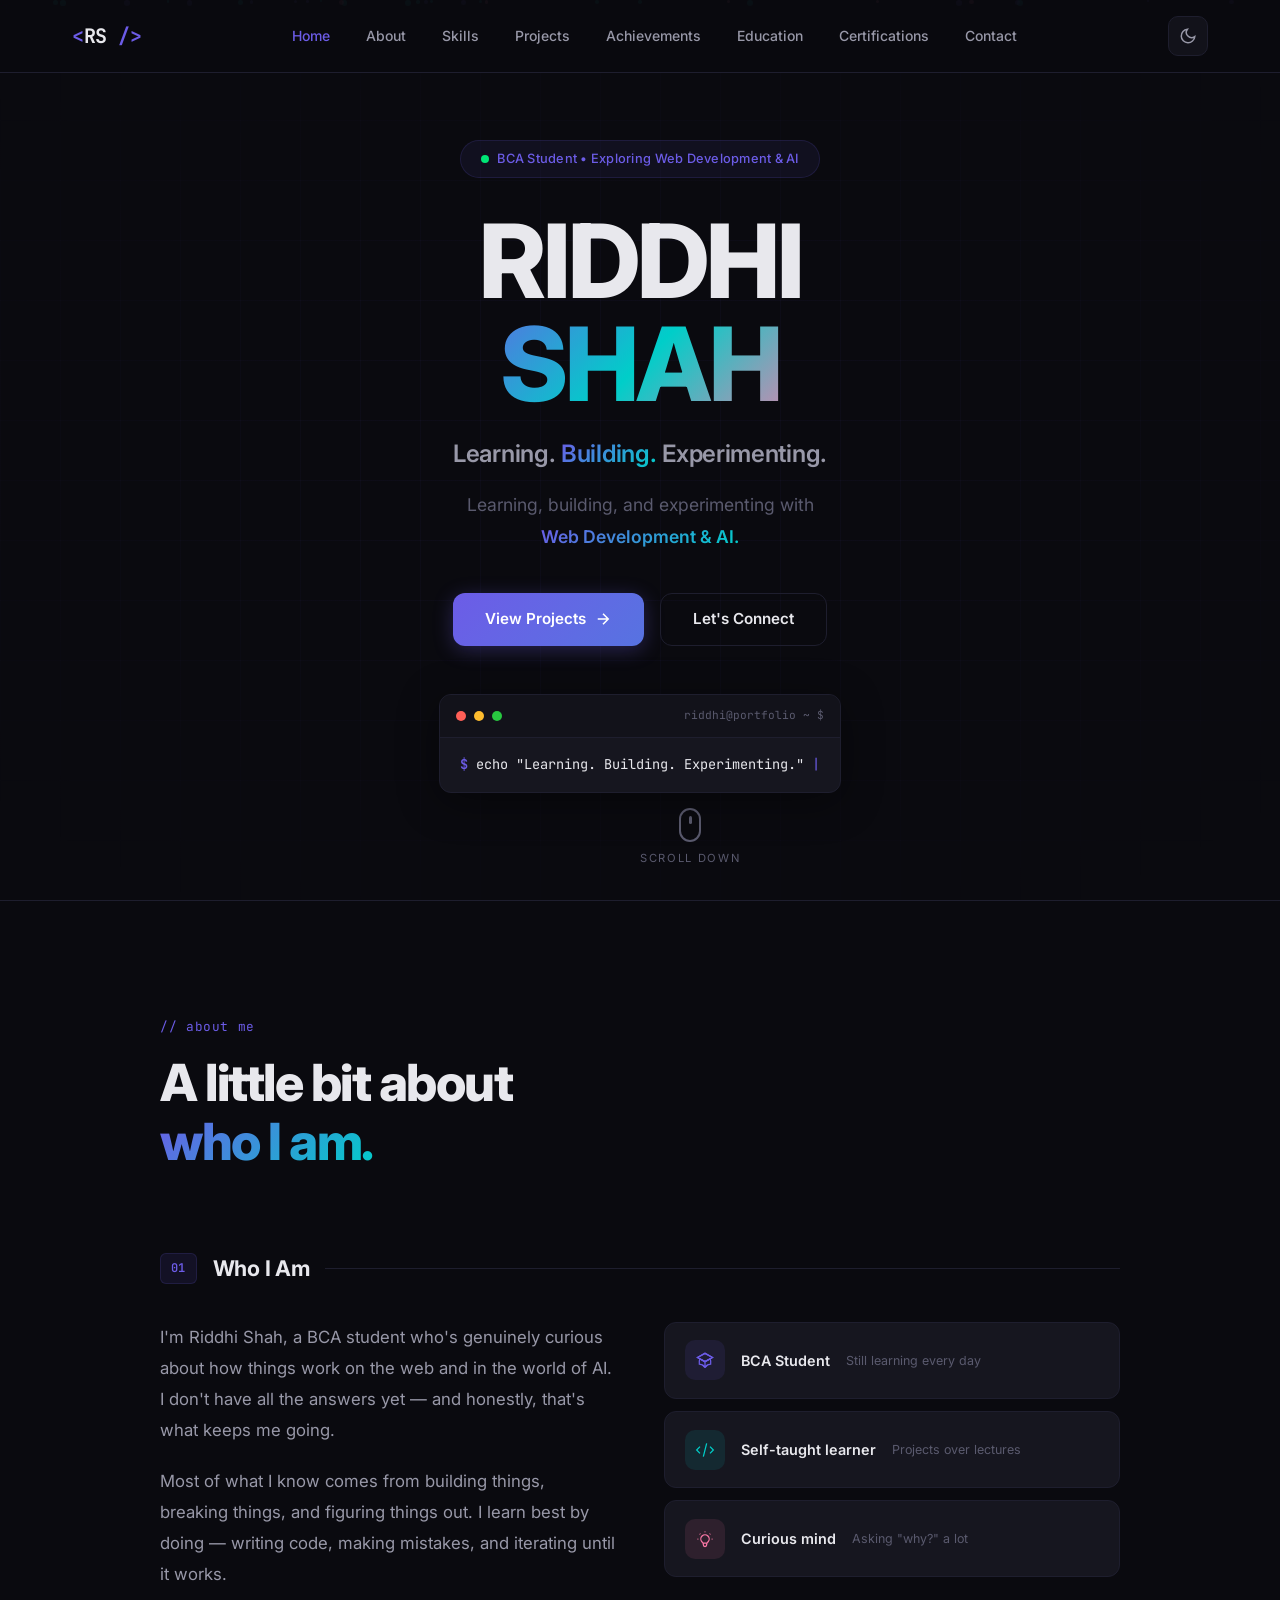
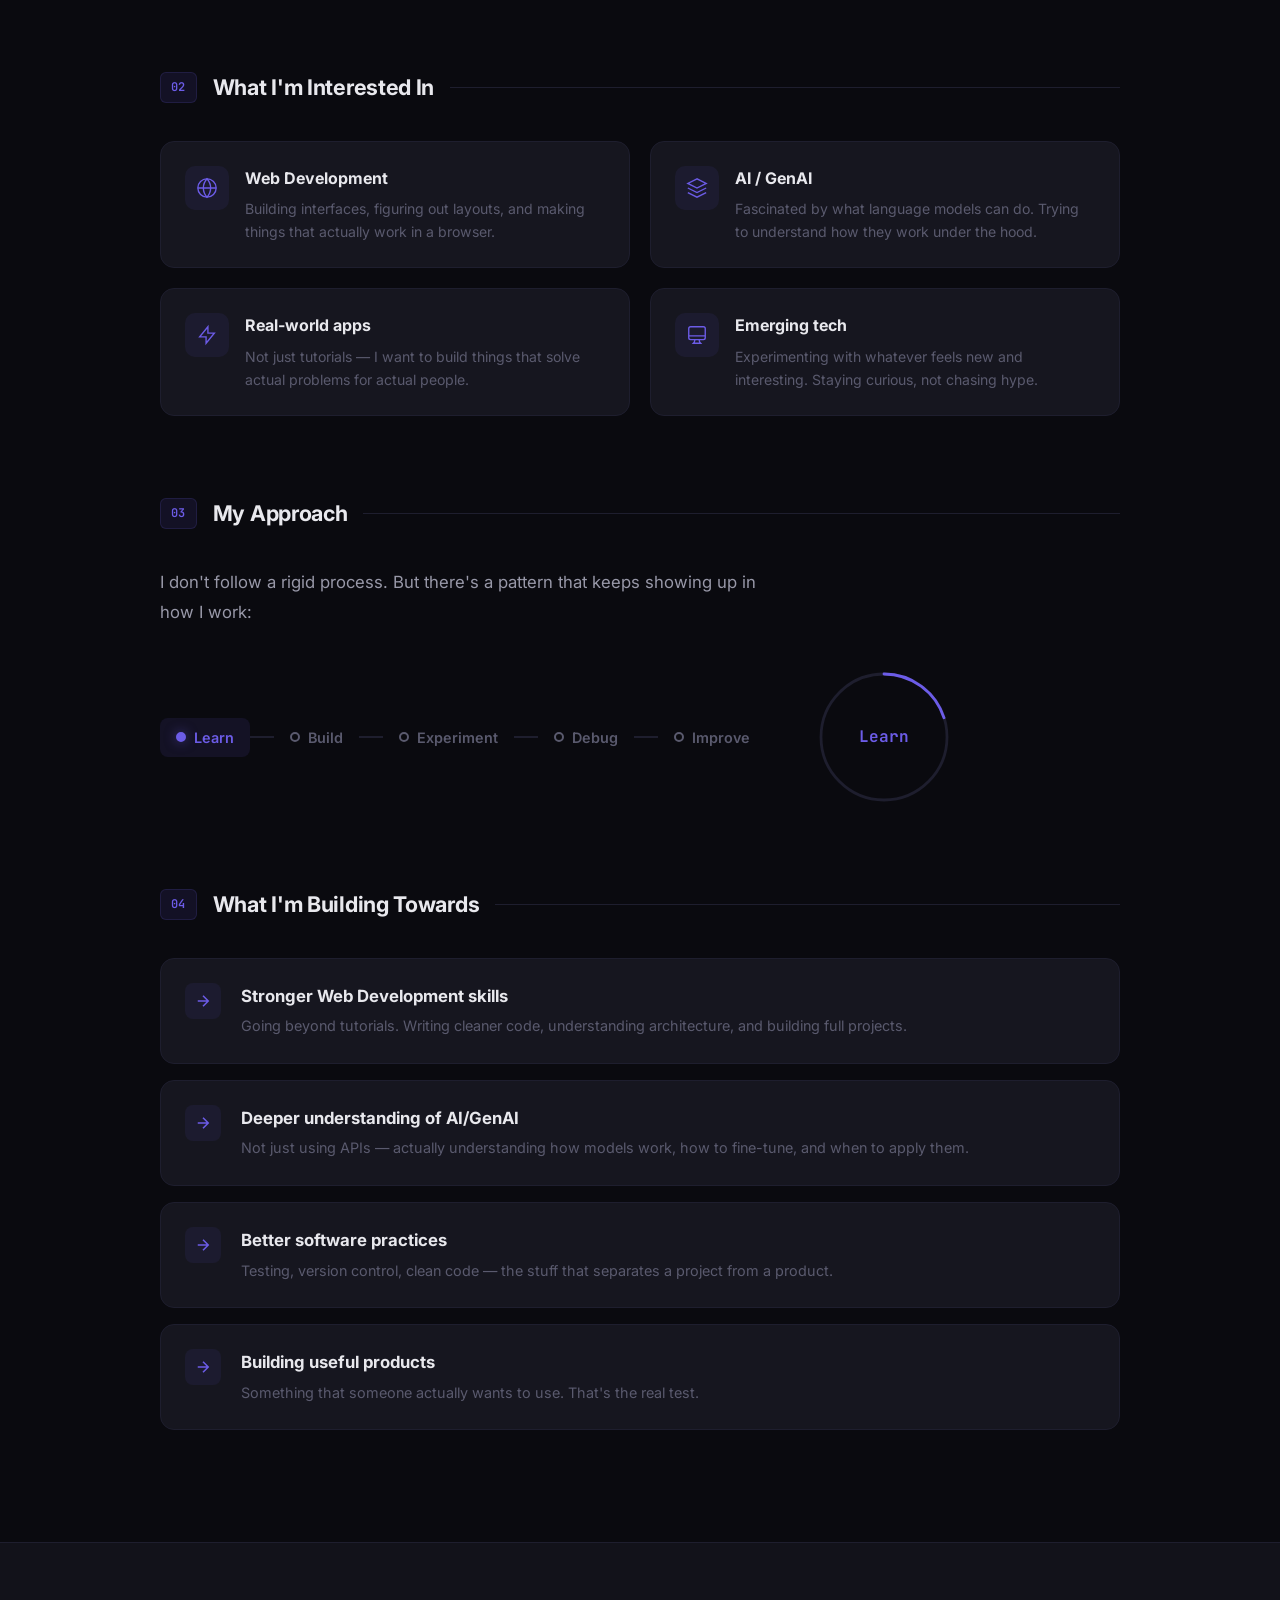
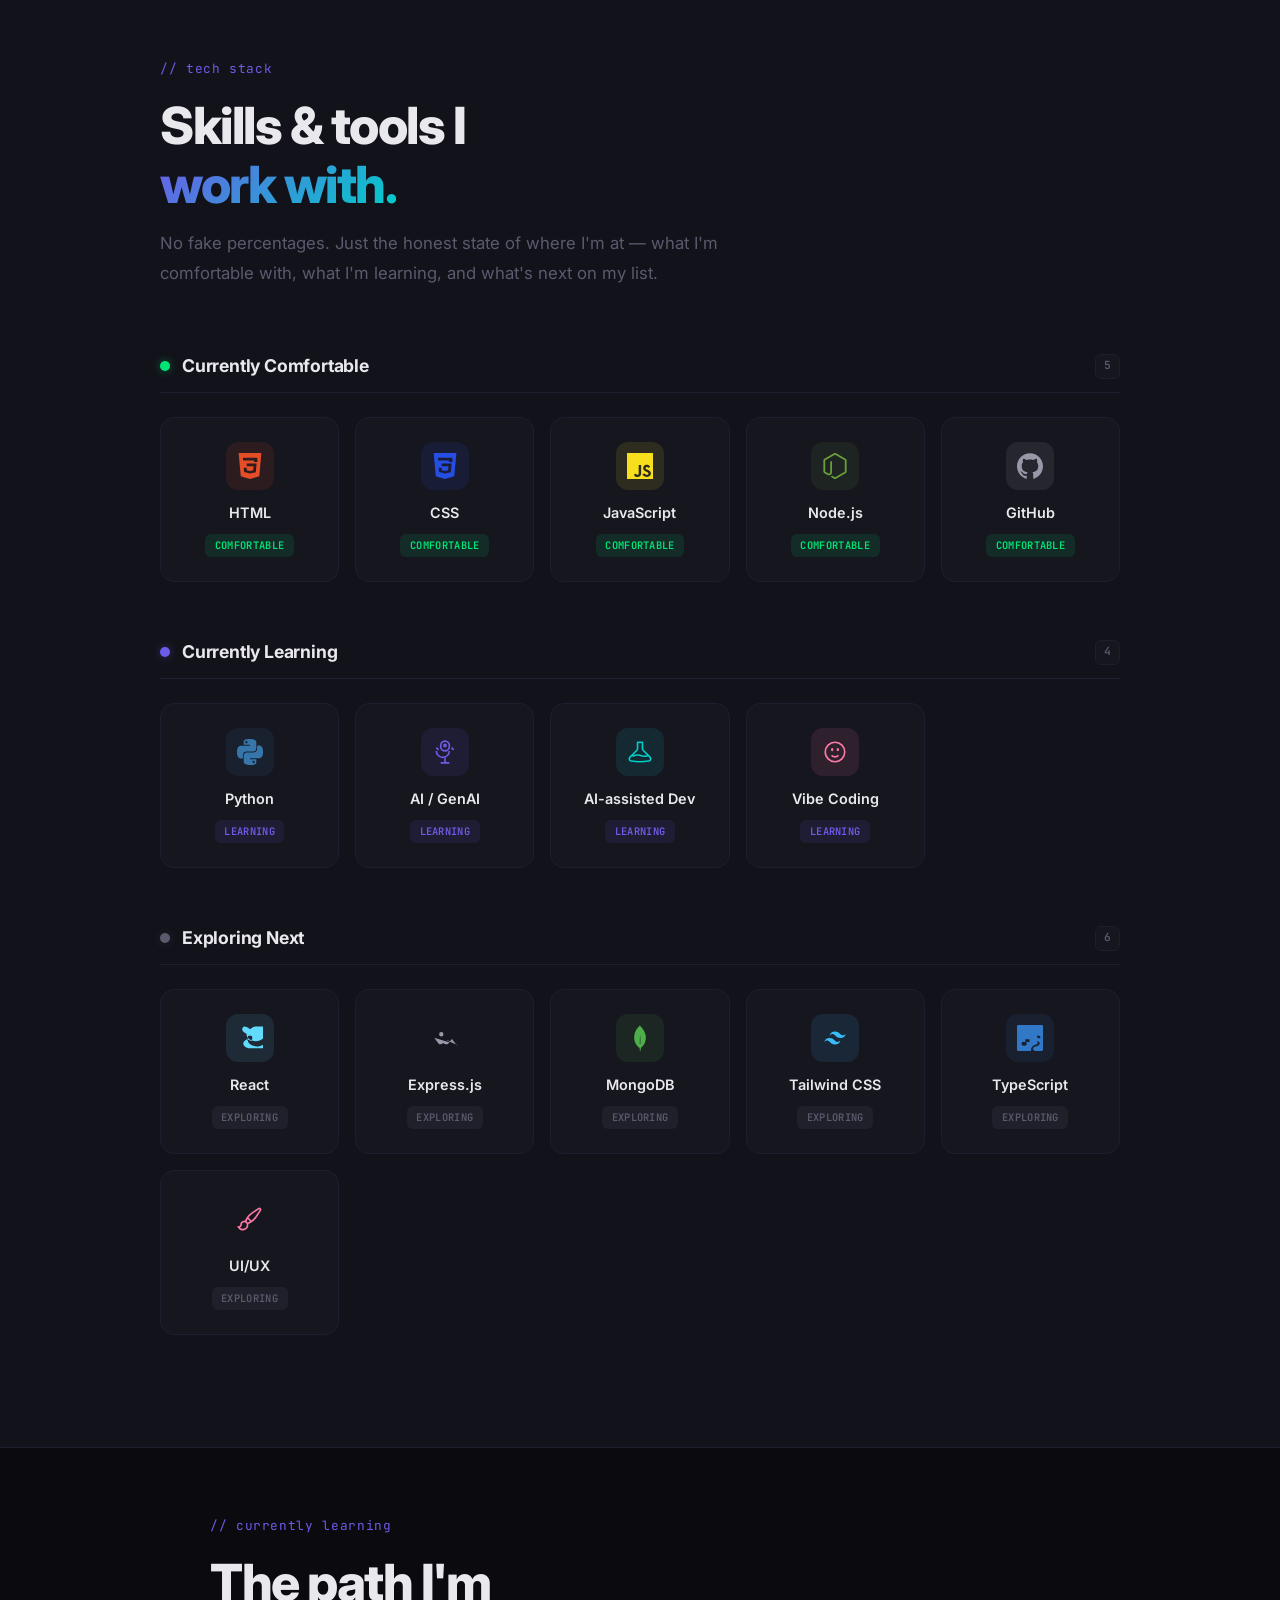
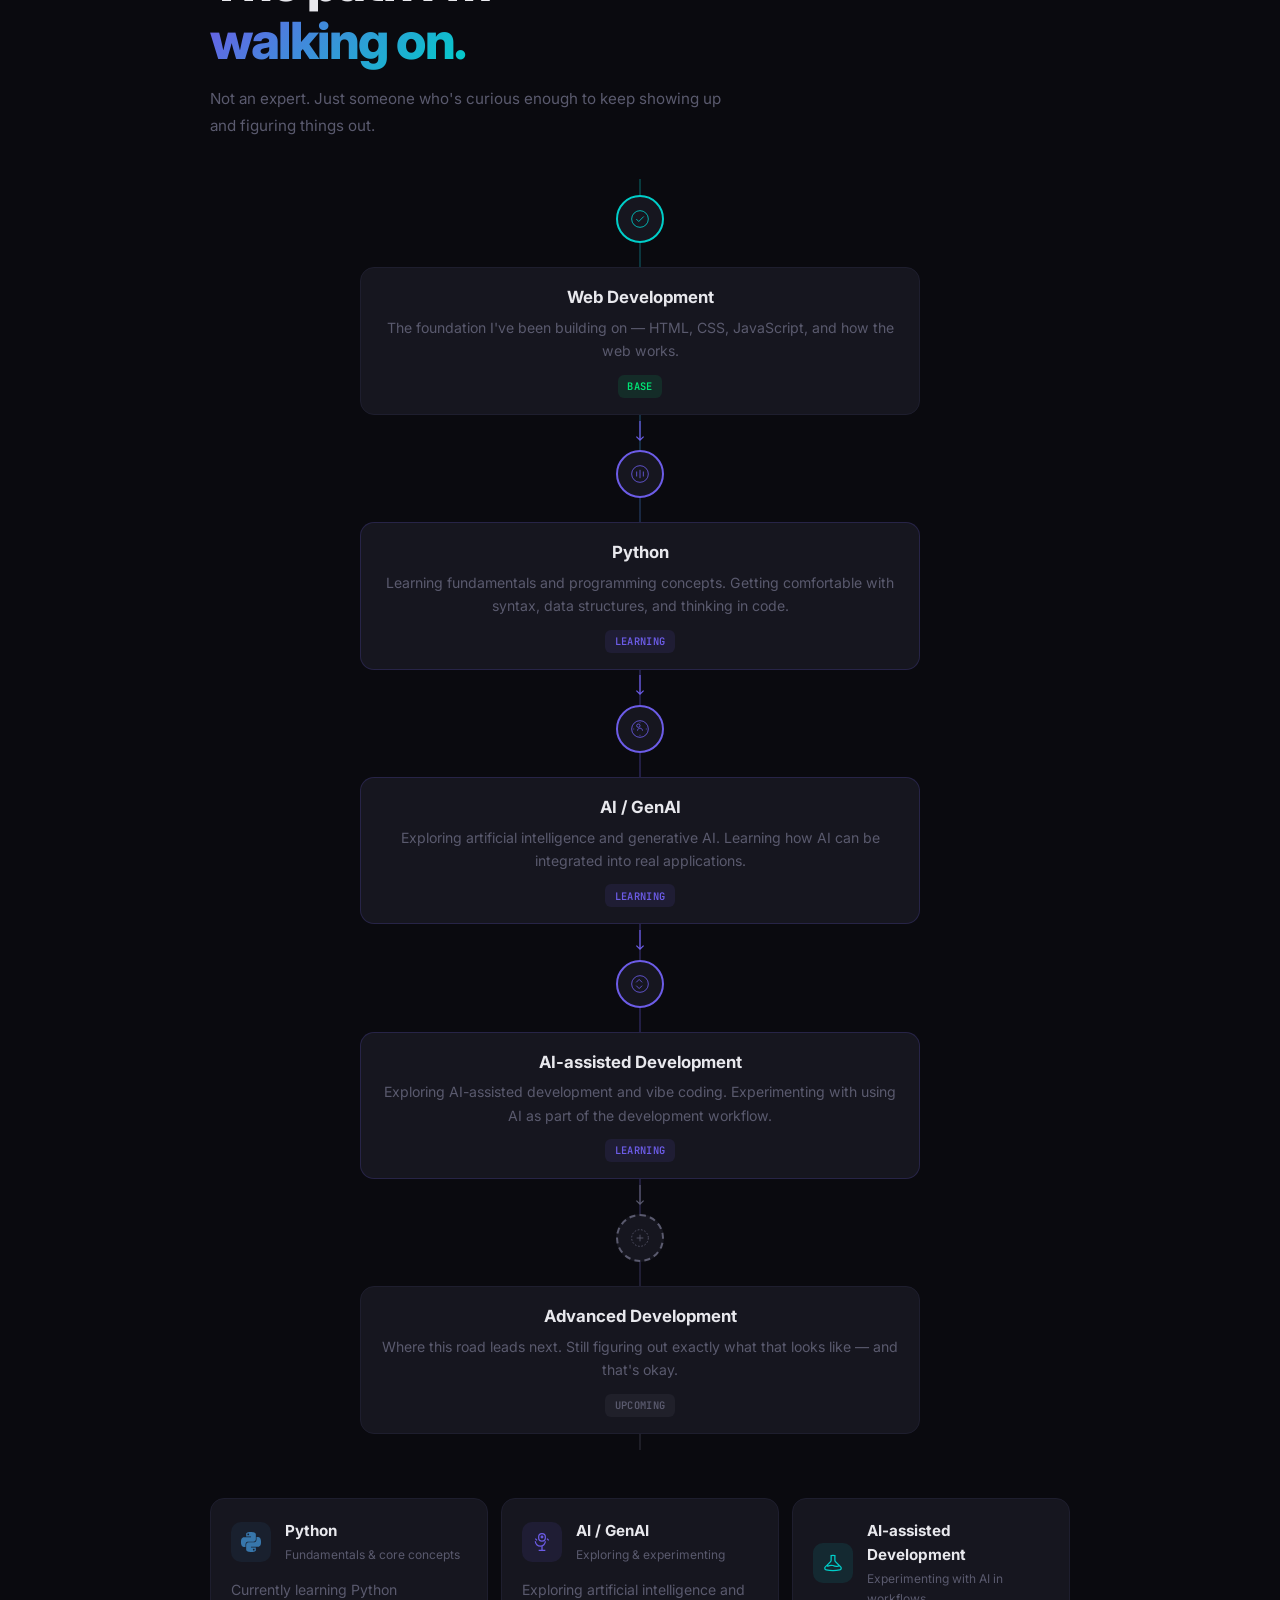
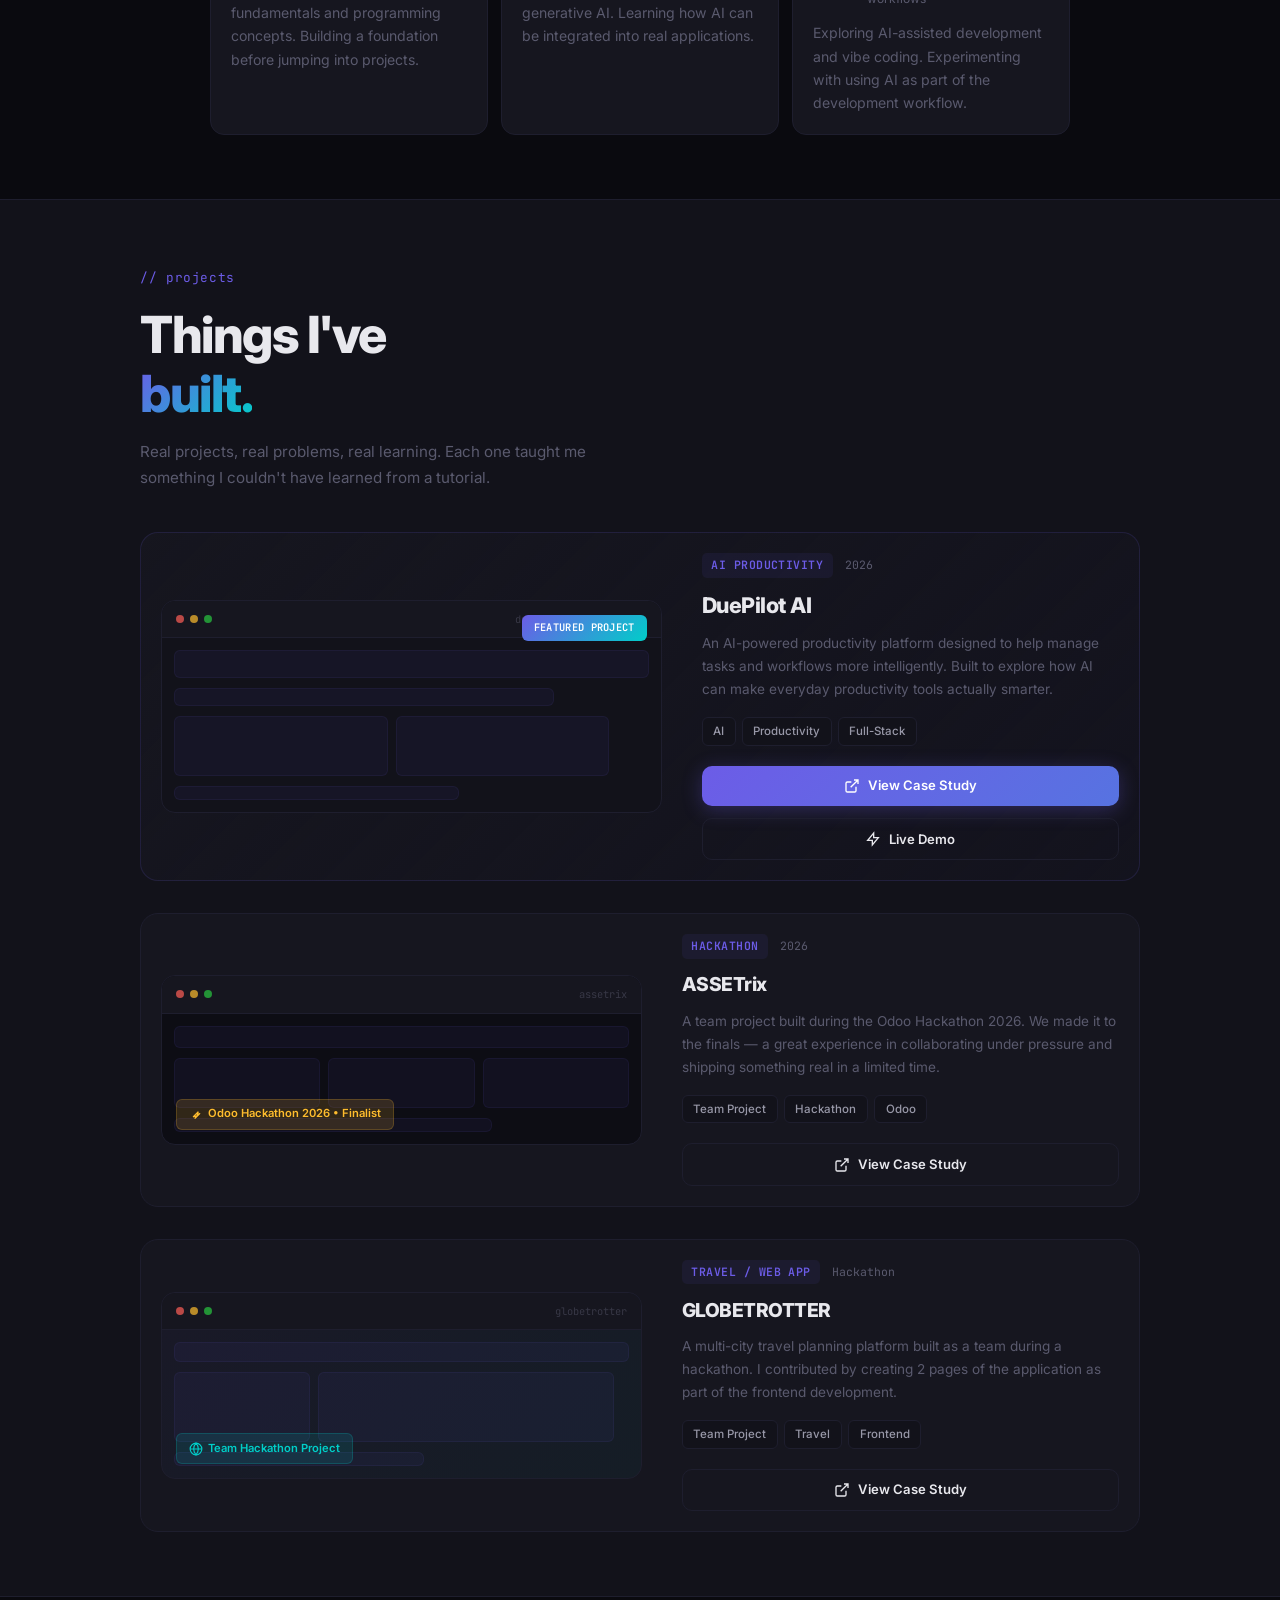
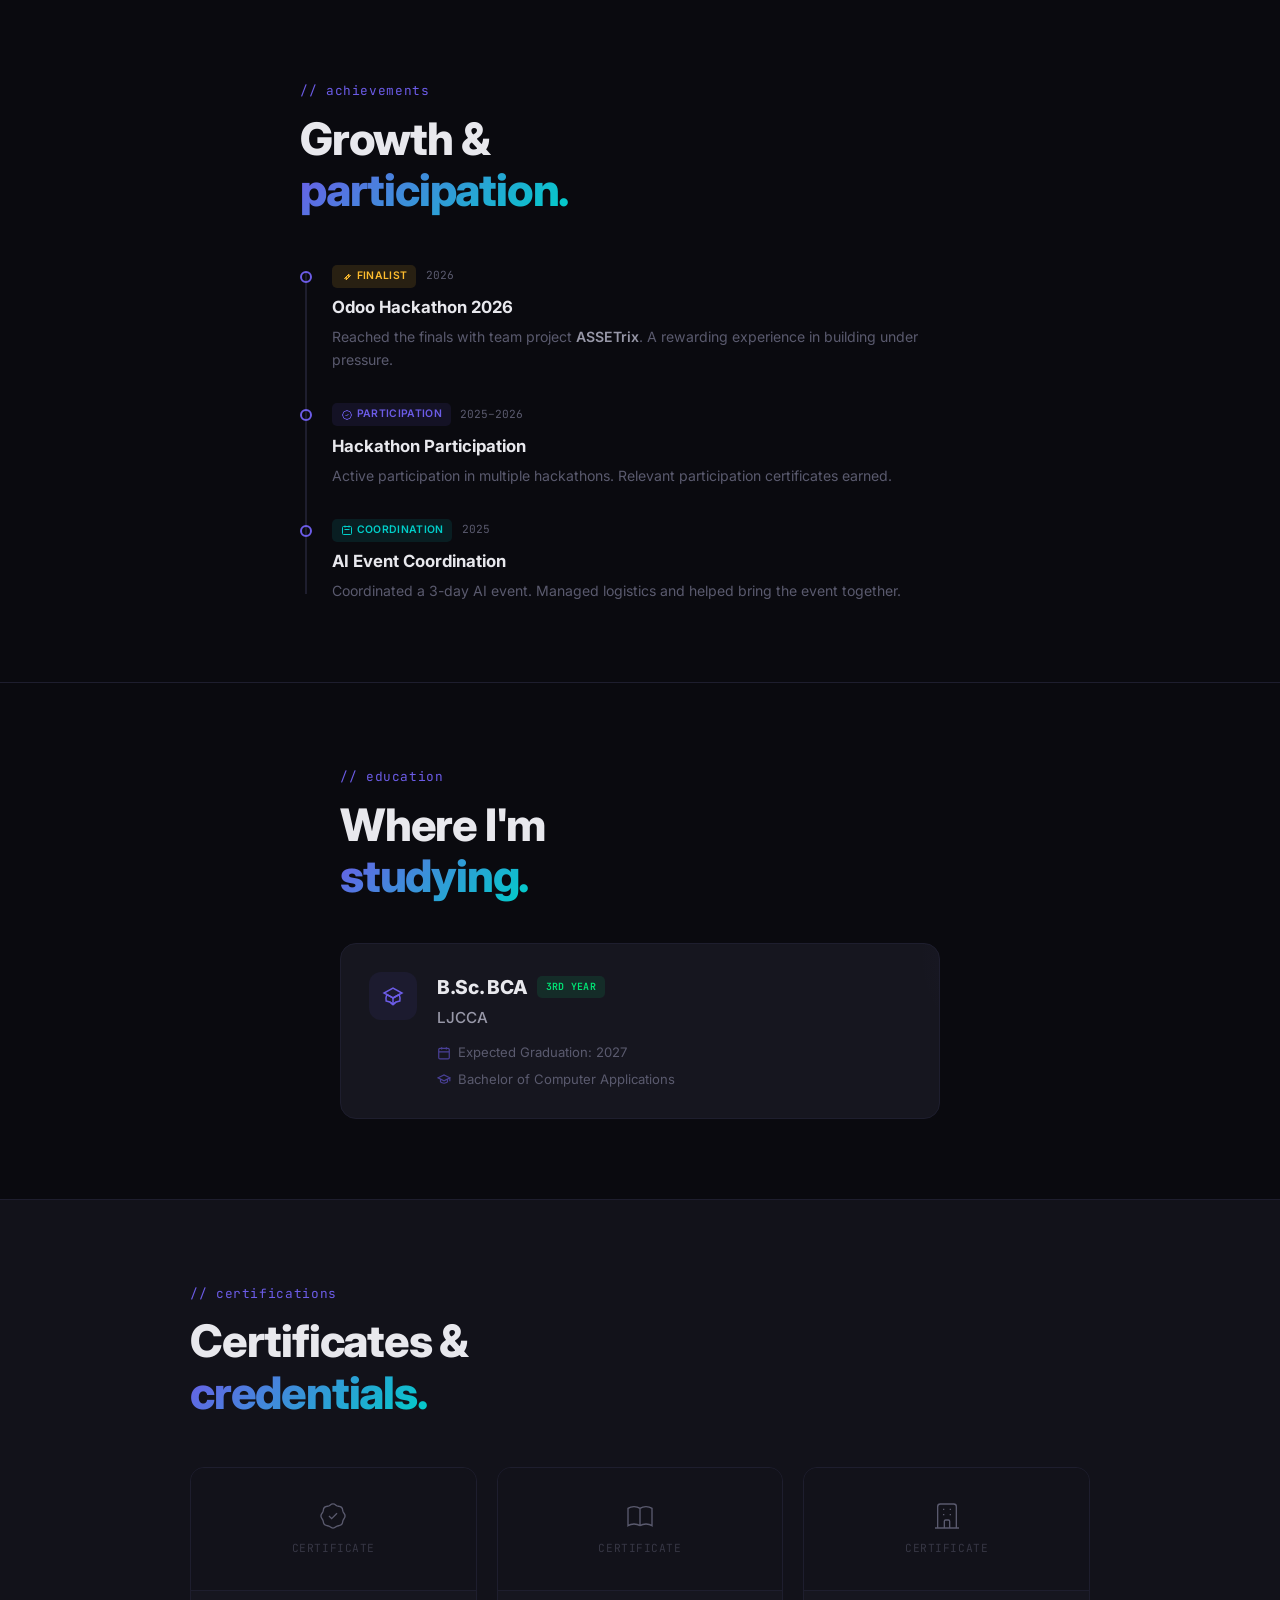
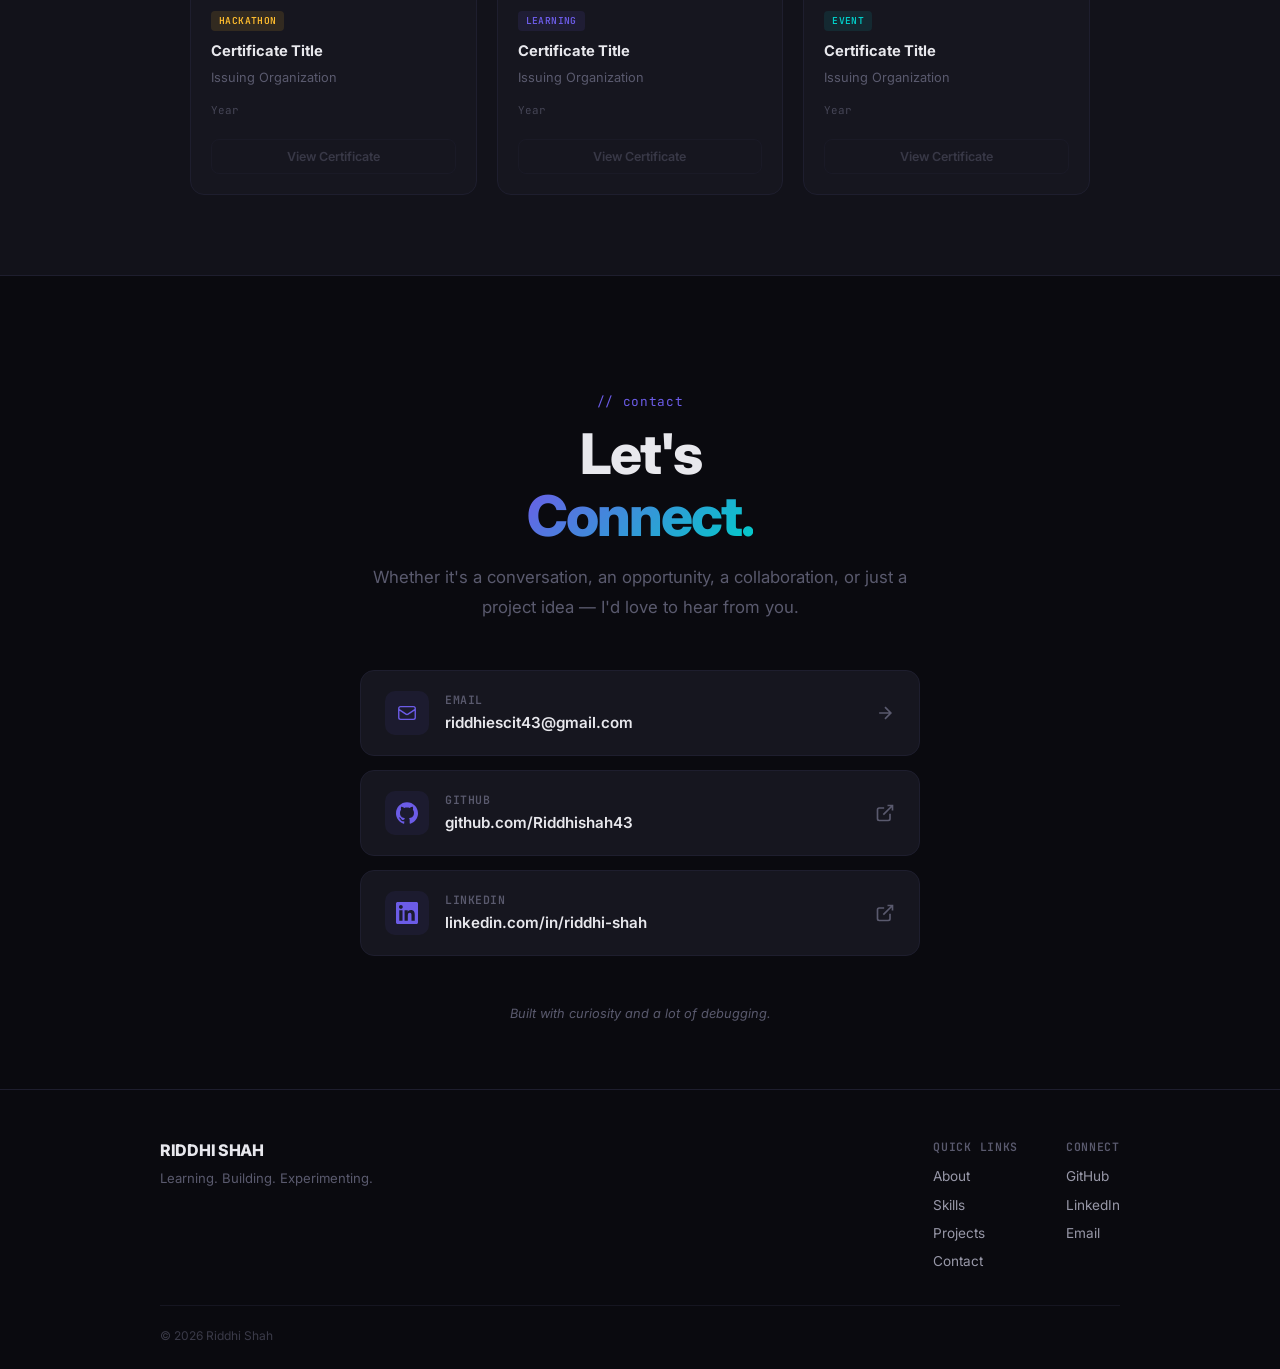
==== commit 746bfe78: "Clarify portfolio structure: rename to project-*.html, unify card links, add README" ====
--- a/index.html
+++ b/index.html
@@ -1,3 +1,10 @@
+<!-- ============================================================
+  index.html — Latest portfolio home (prtf_1)
+  Showcases 3 projects as cards in #projects:
+    1. DuePilot AI (personal/flagship) -> project-duepilot.html
+    2. ASSETrix (team/Odoo 2026 finalist) -> project-assetrix.html
+    3. GlobeTrotter (team/frontend) -> project-globetrotter.html
+  ============================================================ -->
 <!DOCTYPE html>
 <html lang="en" data-theme="dark">
 <head>
@@ -687,7 +694,7 @@
               <span>Full-Stack</span>
             </div>
             <div class="project-card__links">
-              <a href="case-study.html" class="btn btn--primary btn--sm">
+              <a href="project-duepilot.html" class="btn btn--primary btn--sm">
                 <svg viewBox="0 0 24 24" fill="none" stroke="currentColor" stroke-width="2" width="16" height="16"><path d="M18 13v6a2 2 0 01-2 2H5a2 2 0 01-2-2V8a2 2 0 012-2h6M15 3h6v6M10 14L21 3"/></svg>
                 <span class="btn__text">View Case Study</span>
               </a>
@@ -743,9 +750,9 @@
               <span>Odoo</span>
             </div>
             <div class="project-card__links">
-              <a href="assetrix.html" class="btn btn--secondary btn--sm">
+              <a href="project-assetrix.html" class="btn btn--secondary btn--sm">
                 <svg viewBox="0 0 24 24" fill="none" stroke="currentColor" stroke-width="2" width="16" height="16"><path d="M18 13v6a2 2 0 01-2 2H5a2 2 0 01-2-2V8a2 2 0 012-2h6M15 3h6v6M10 14L21 3"/></svg>
-                <span class="btn__text">View Project</span>
+                <span class="btn__text">View Case Study</span>
               </a>
             </div>
           </div>
@@ -794,9 +801,9 @@
               <span>Frontend</span>
             </div>
             <div class="project-card__links">
-              <a href="globetrotter.html" class="btn btn--secondary btn--sm">
+              <a href="project-globetrotter.html" class="btn btn--secondary btn--sm">
                 <svg viewBox="0 0 24 24" fill="none" stroke="currentColor" stroke-width="2" width="16" height="16"><path d="M18 13v6a2 2 0 01-2 2H5a2 2 0 01-2-2V8a2 2 0 012-2h6M15 3h6v6M10 14L21 3"/></svg>
-                <span class="btn__text">View Project</span>
+                <span class="btn__text">View Case Study</span>
               </a>
             </div>
           </div>
